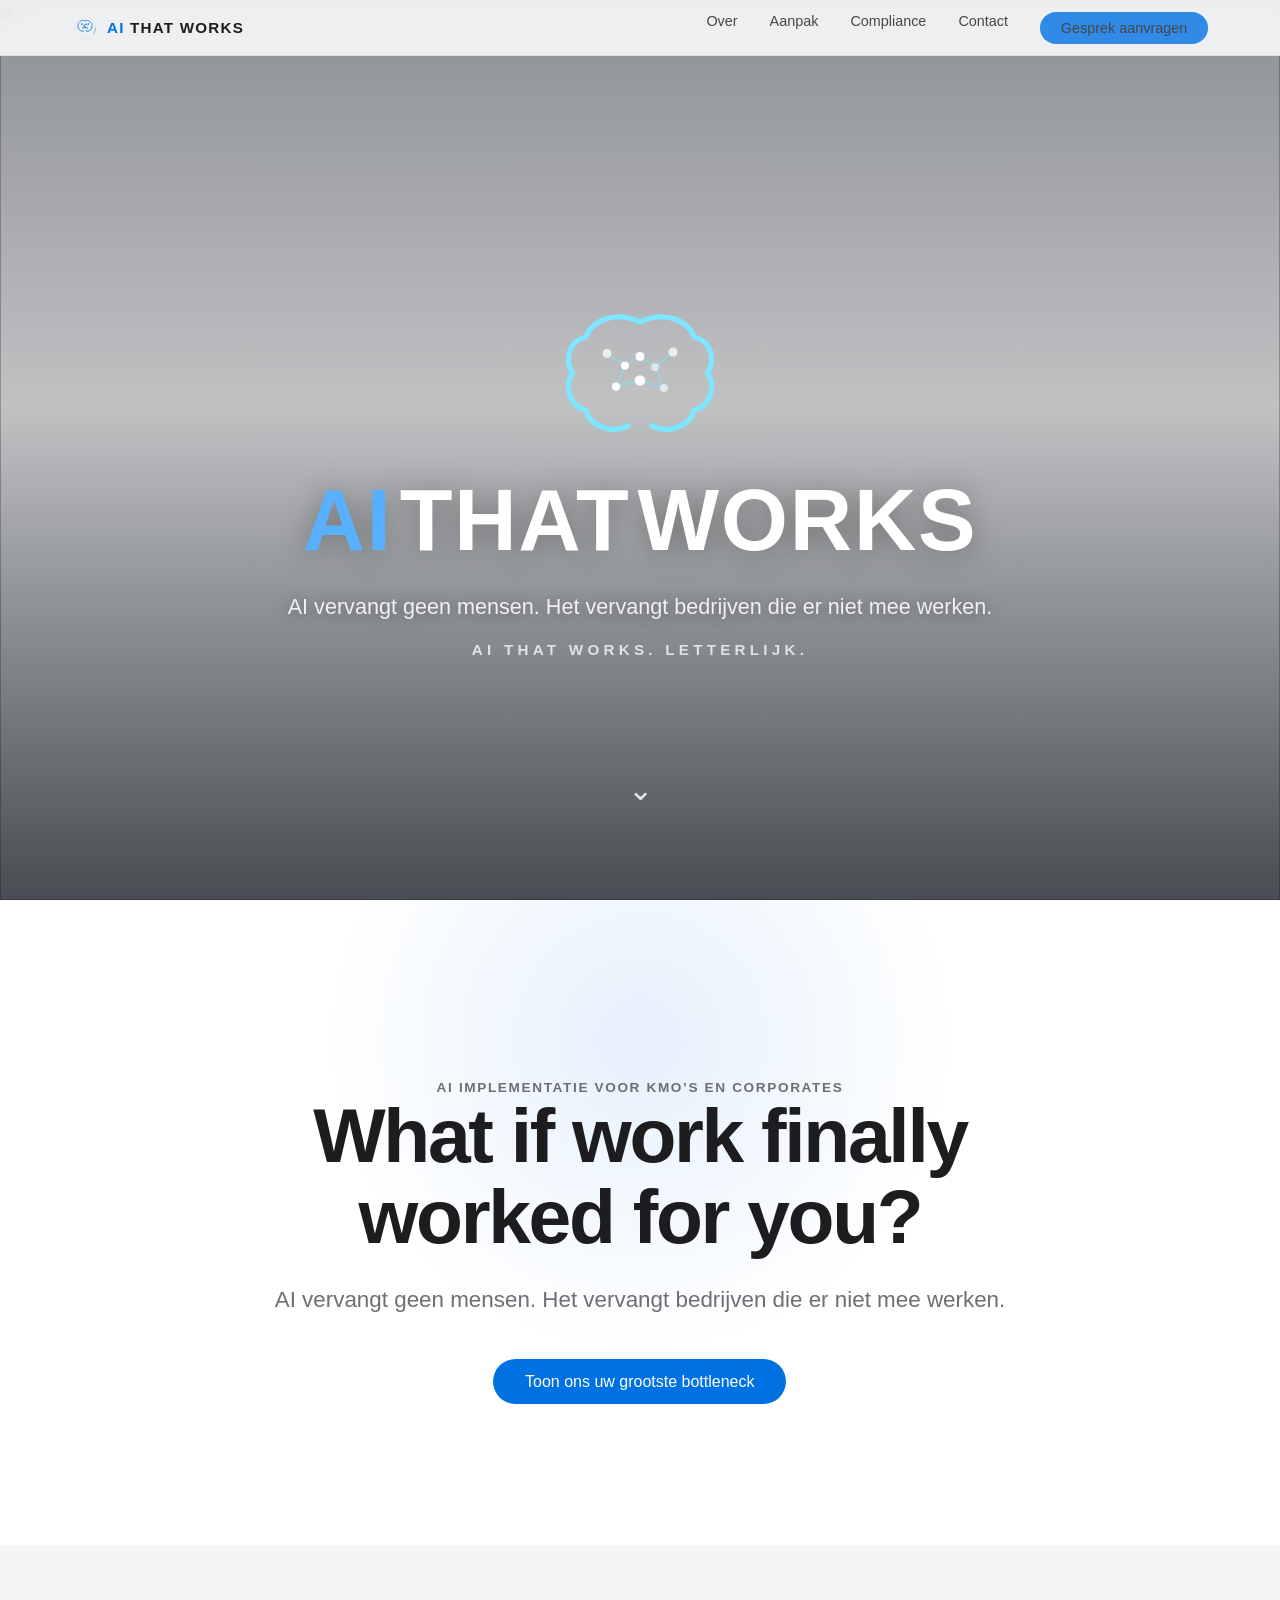
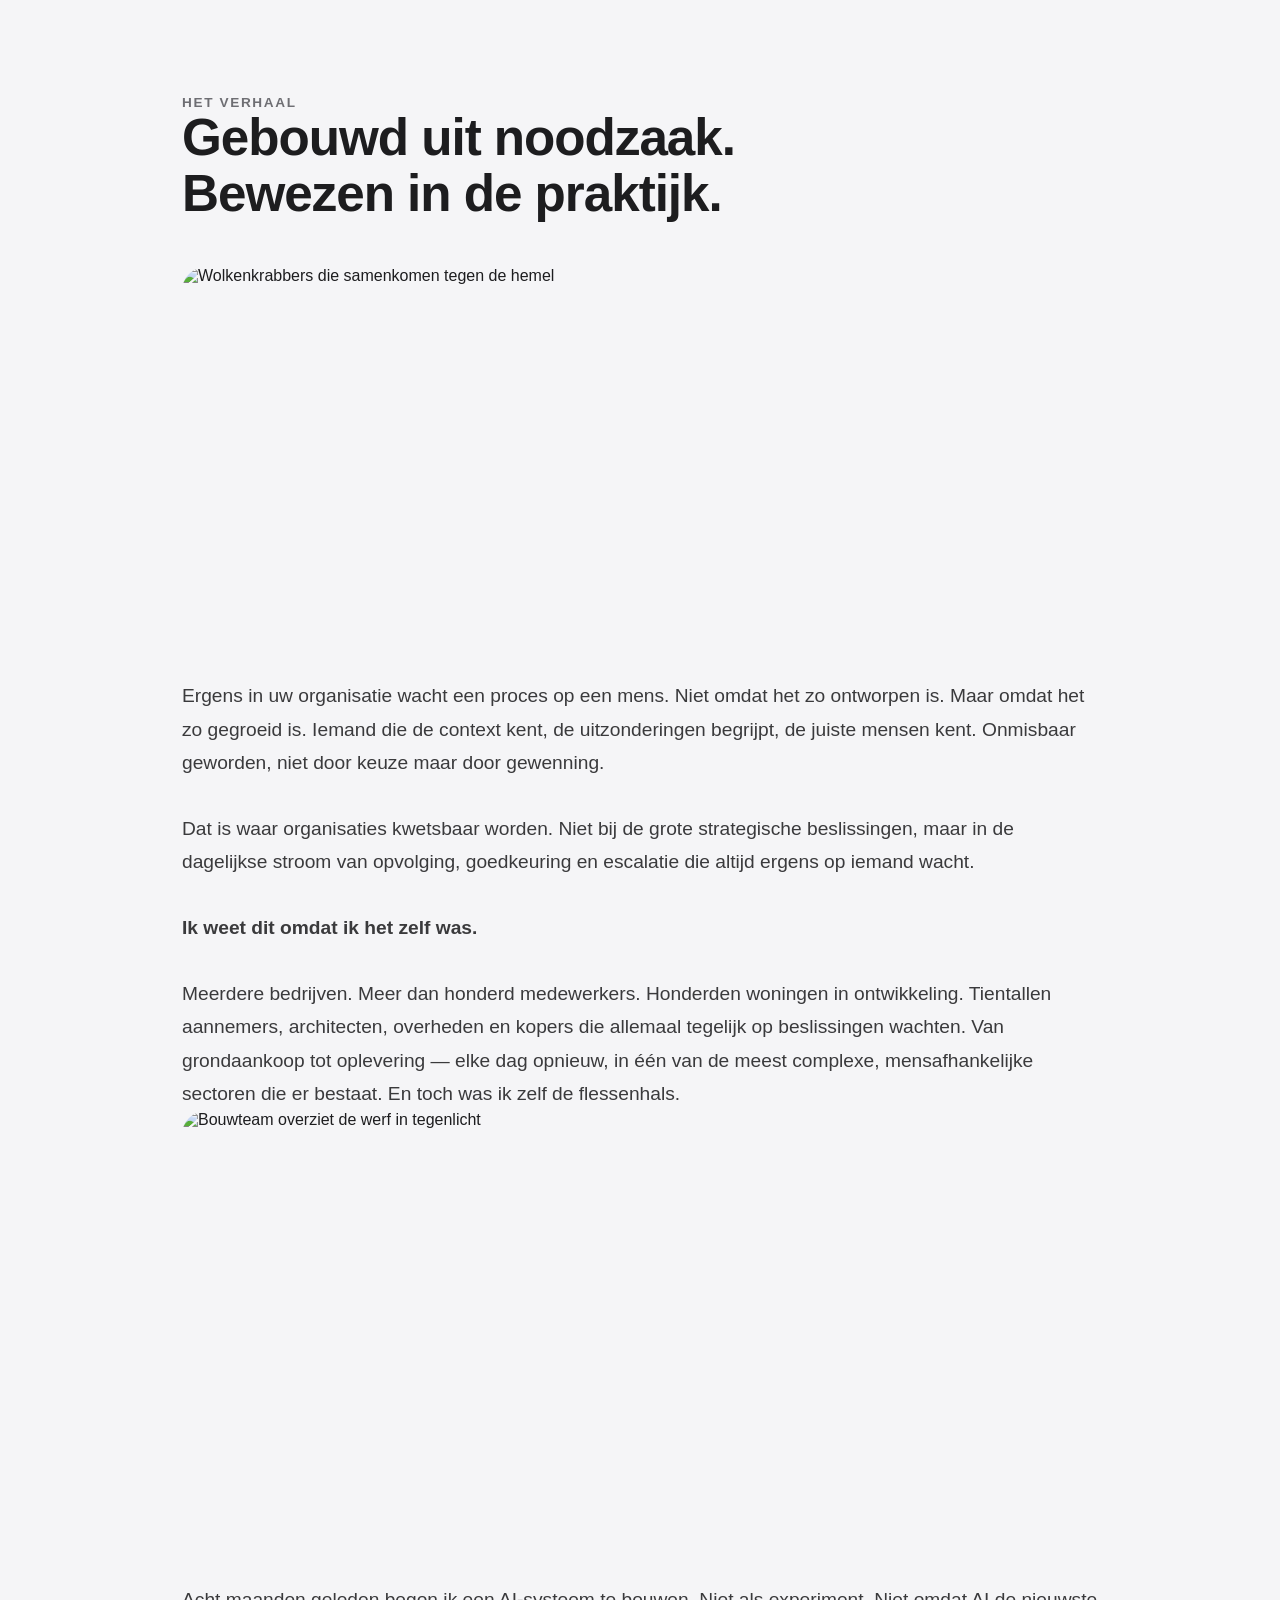
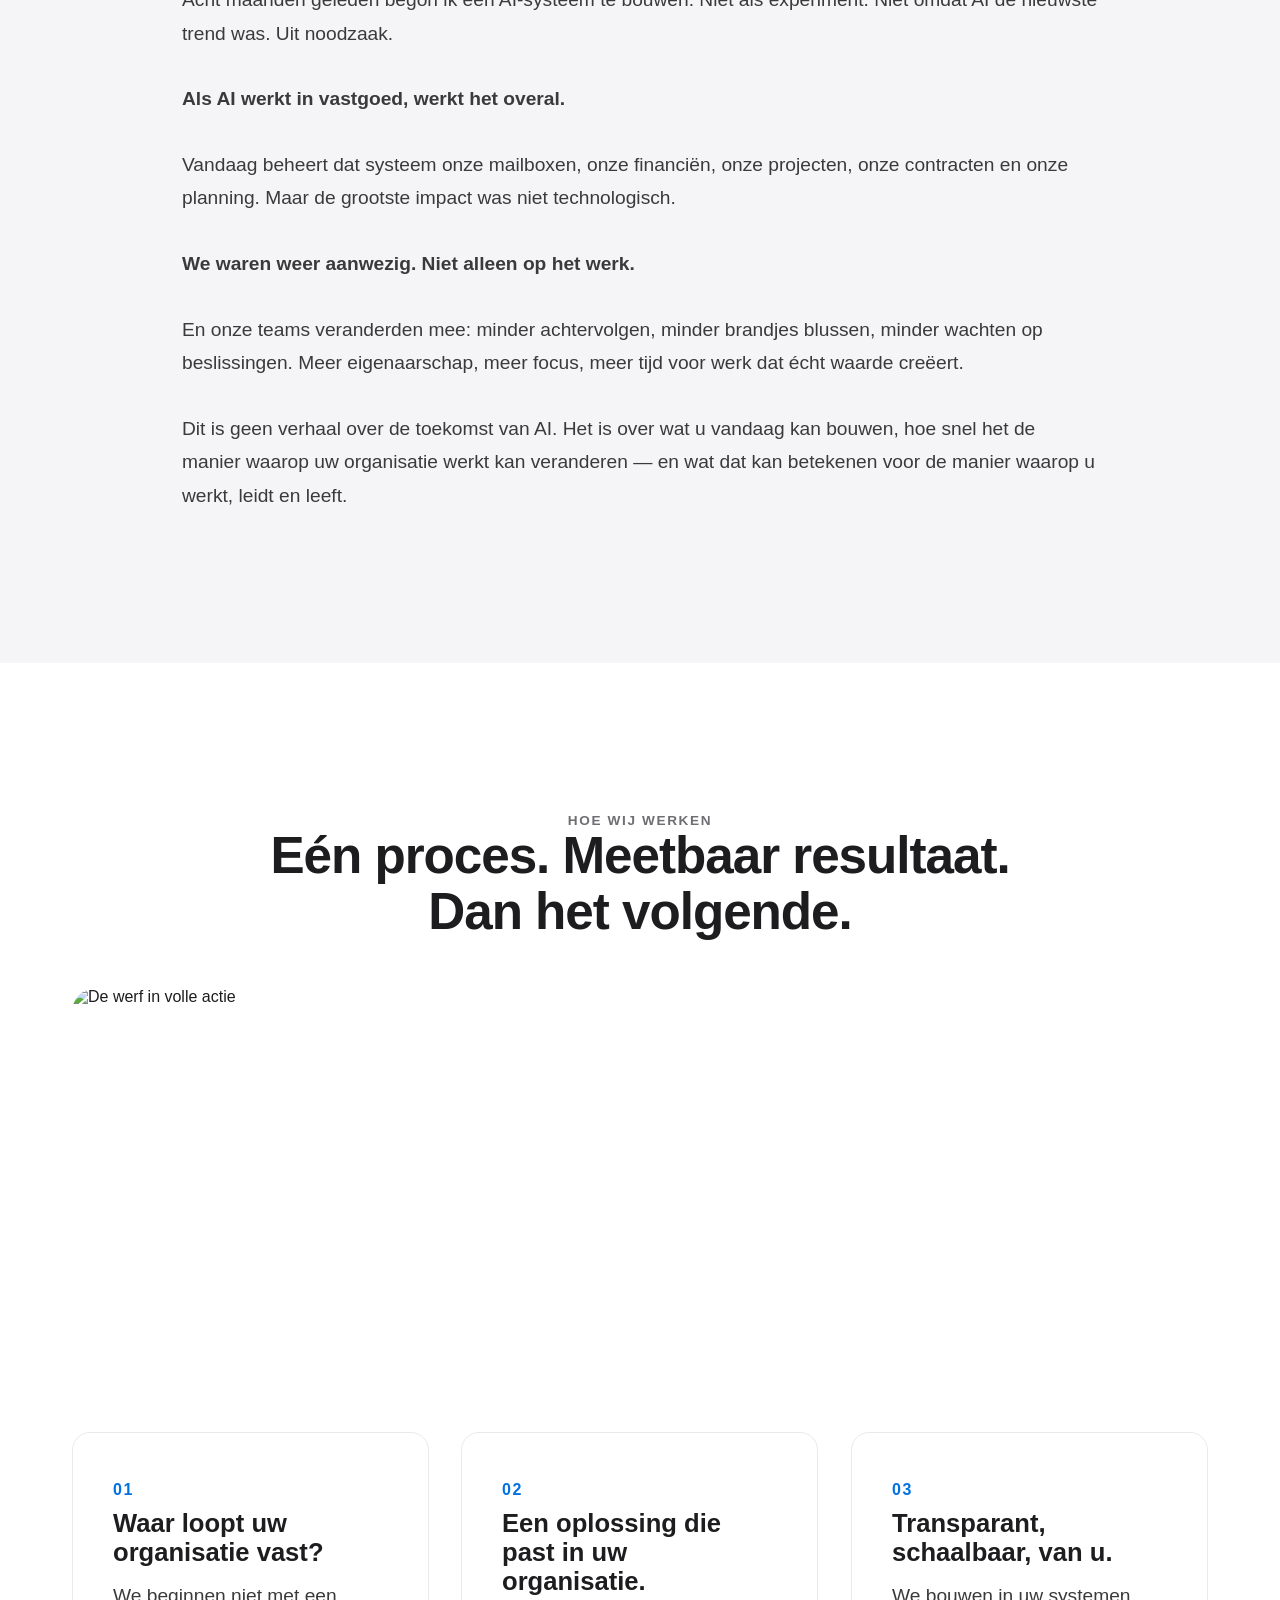
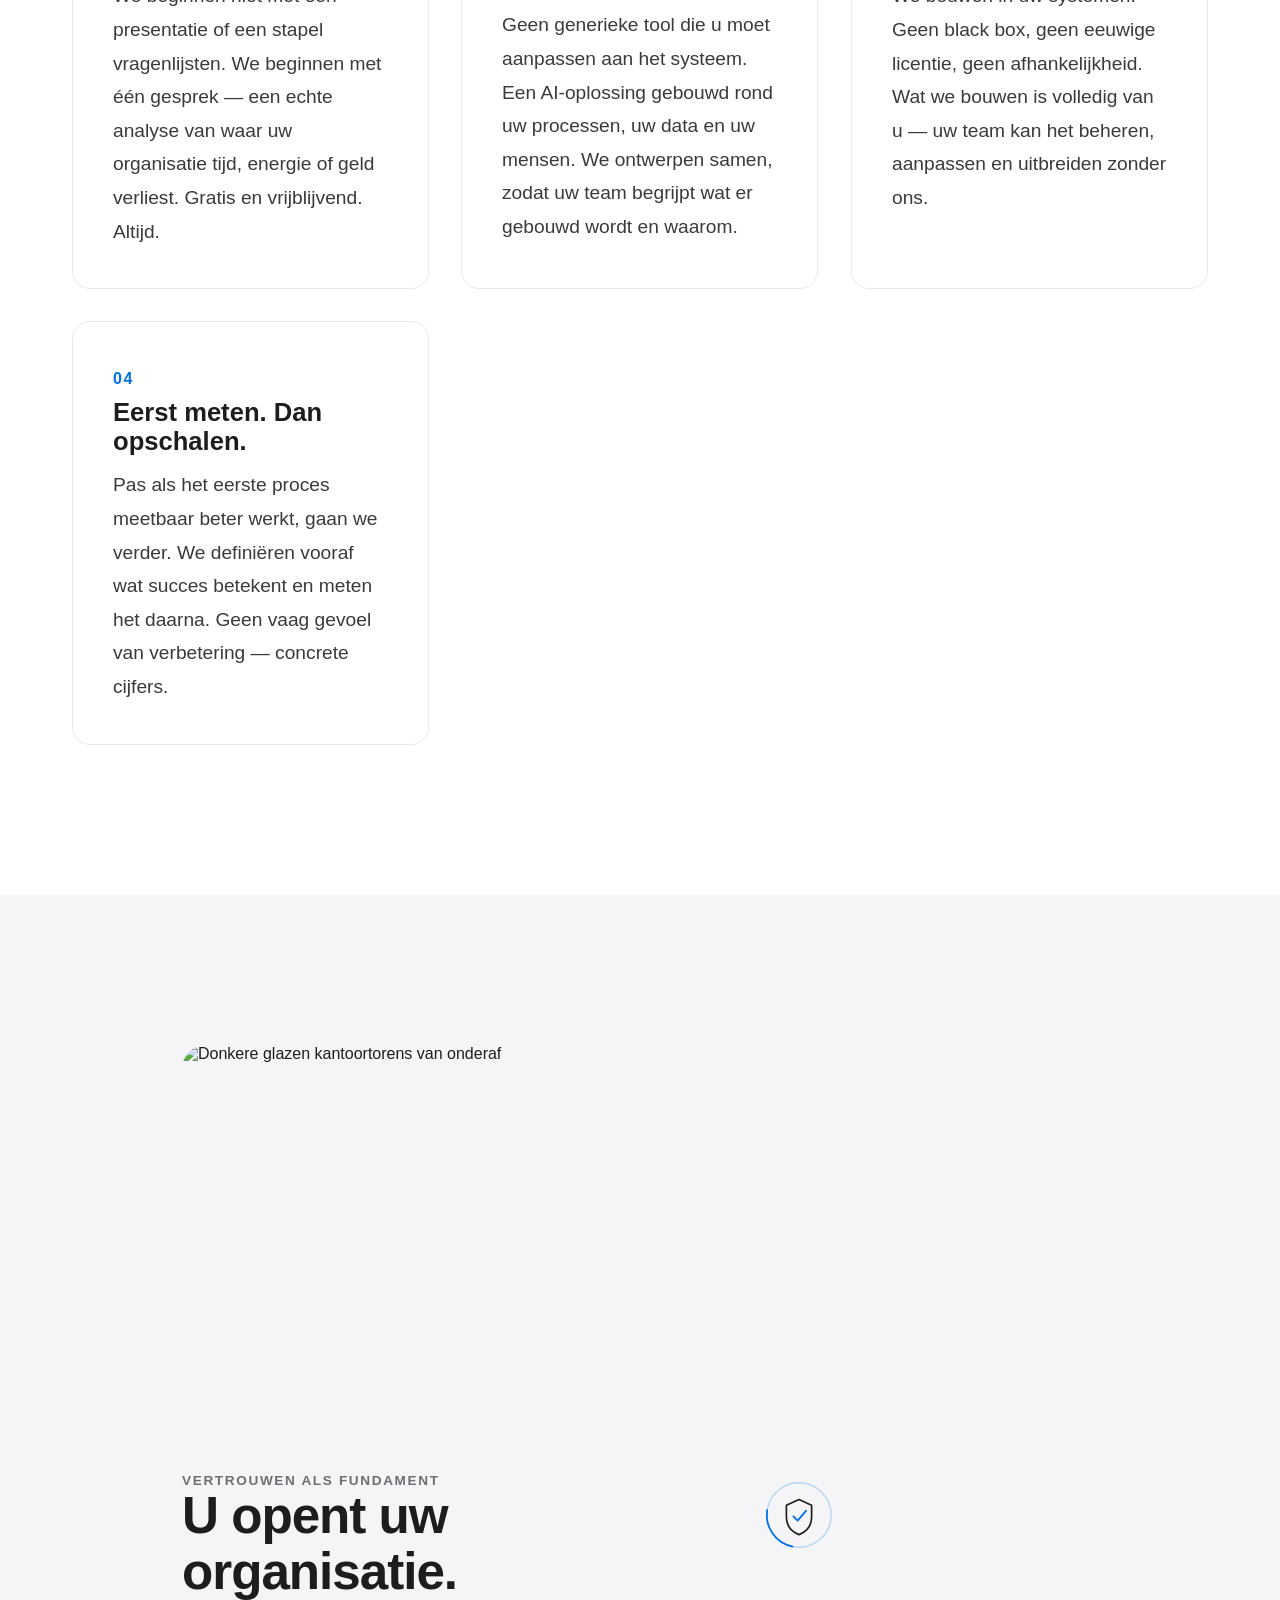
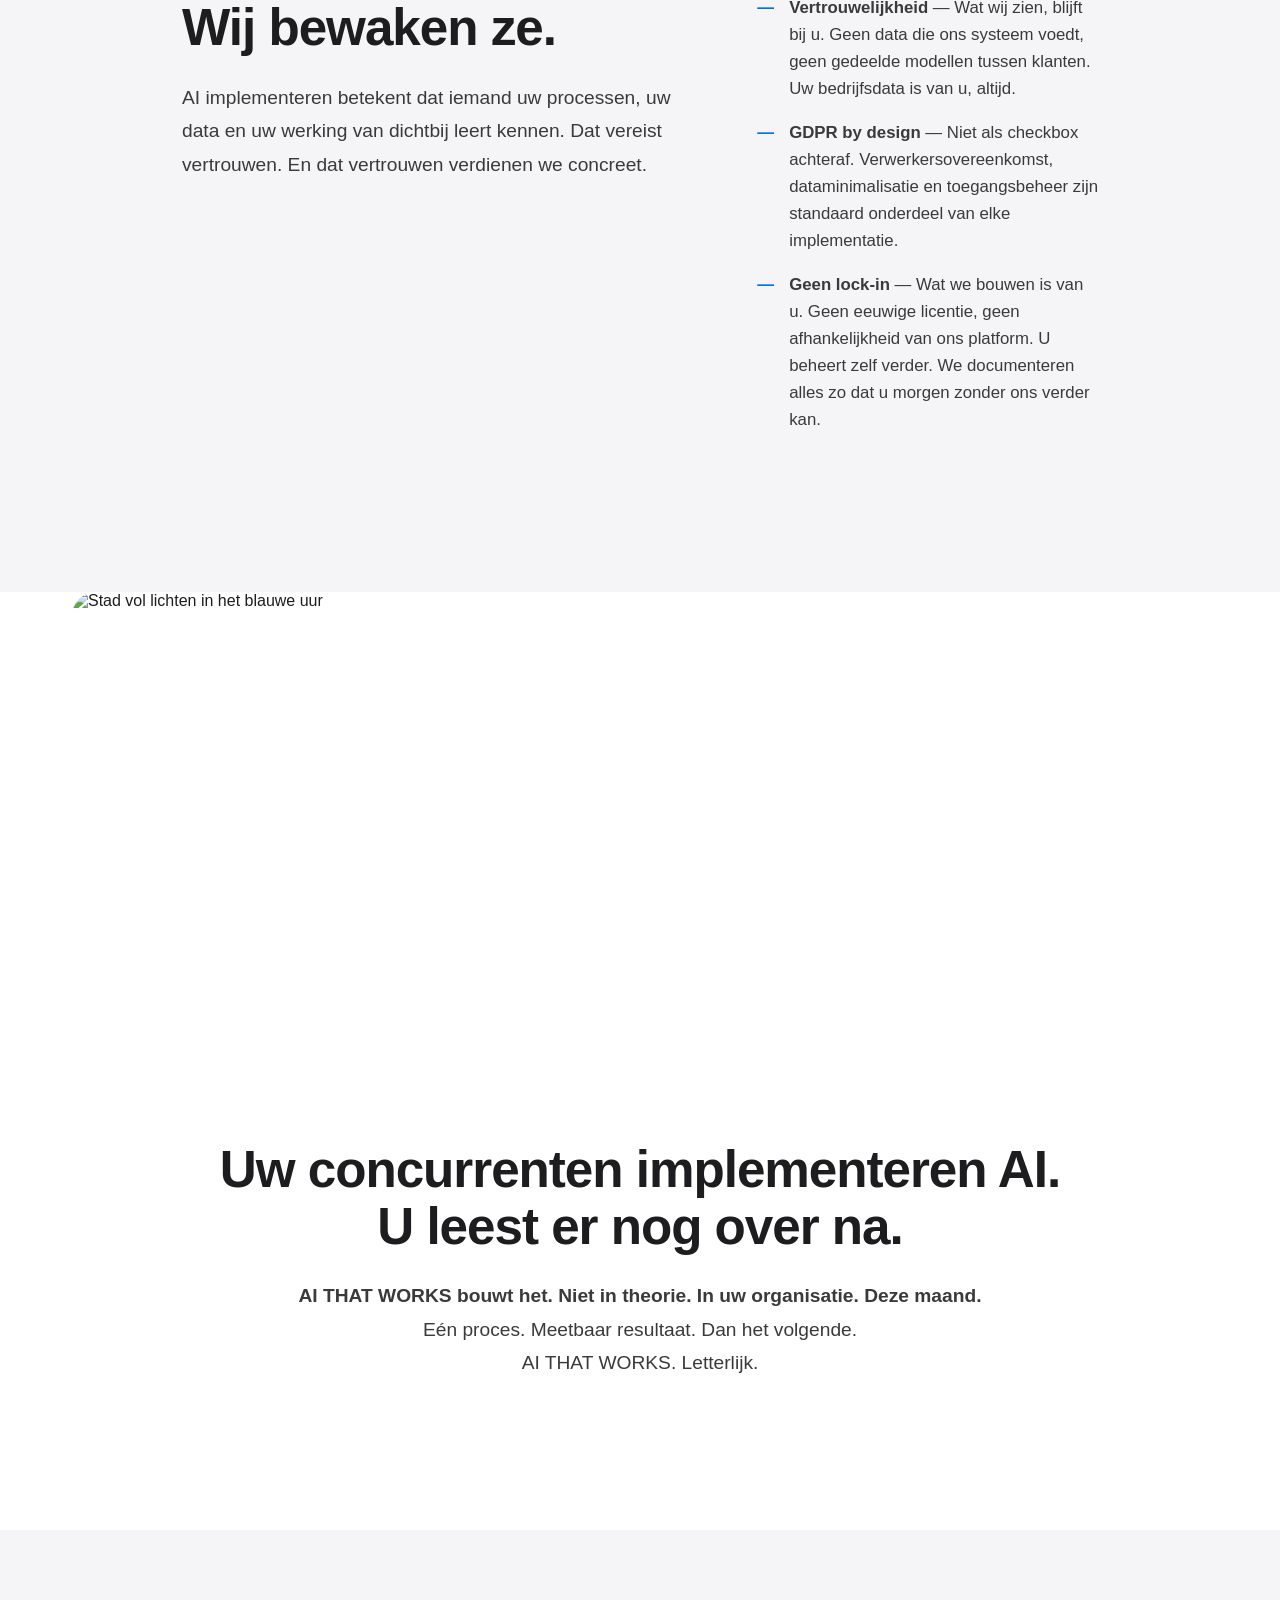
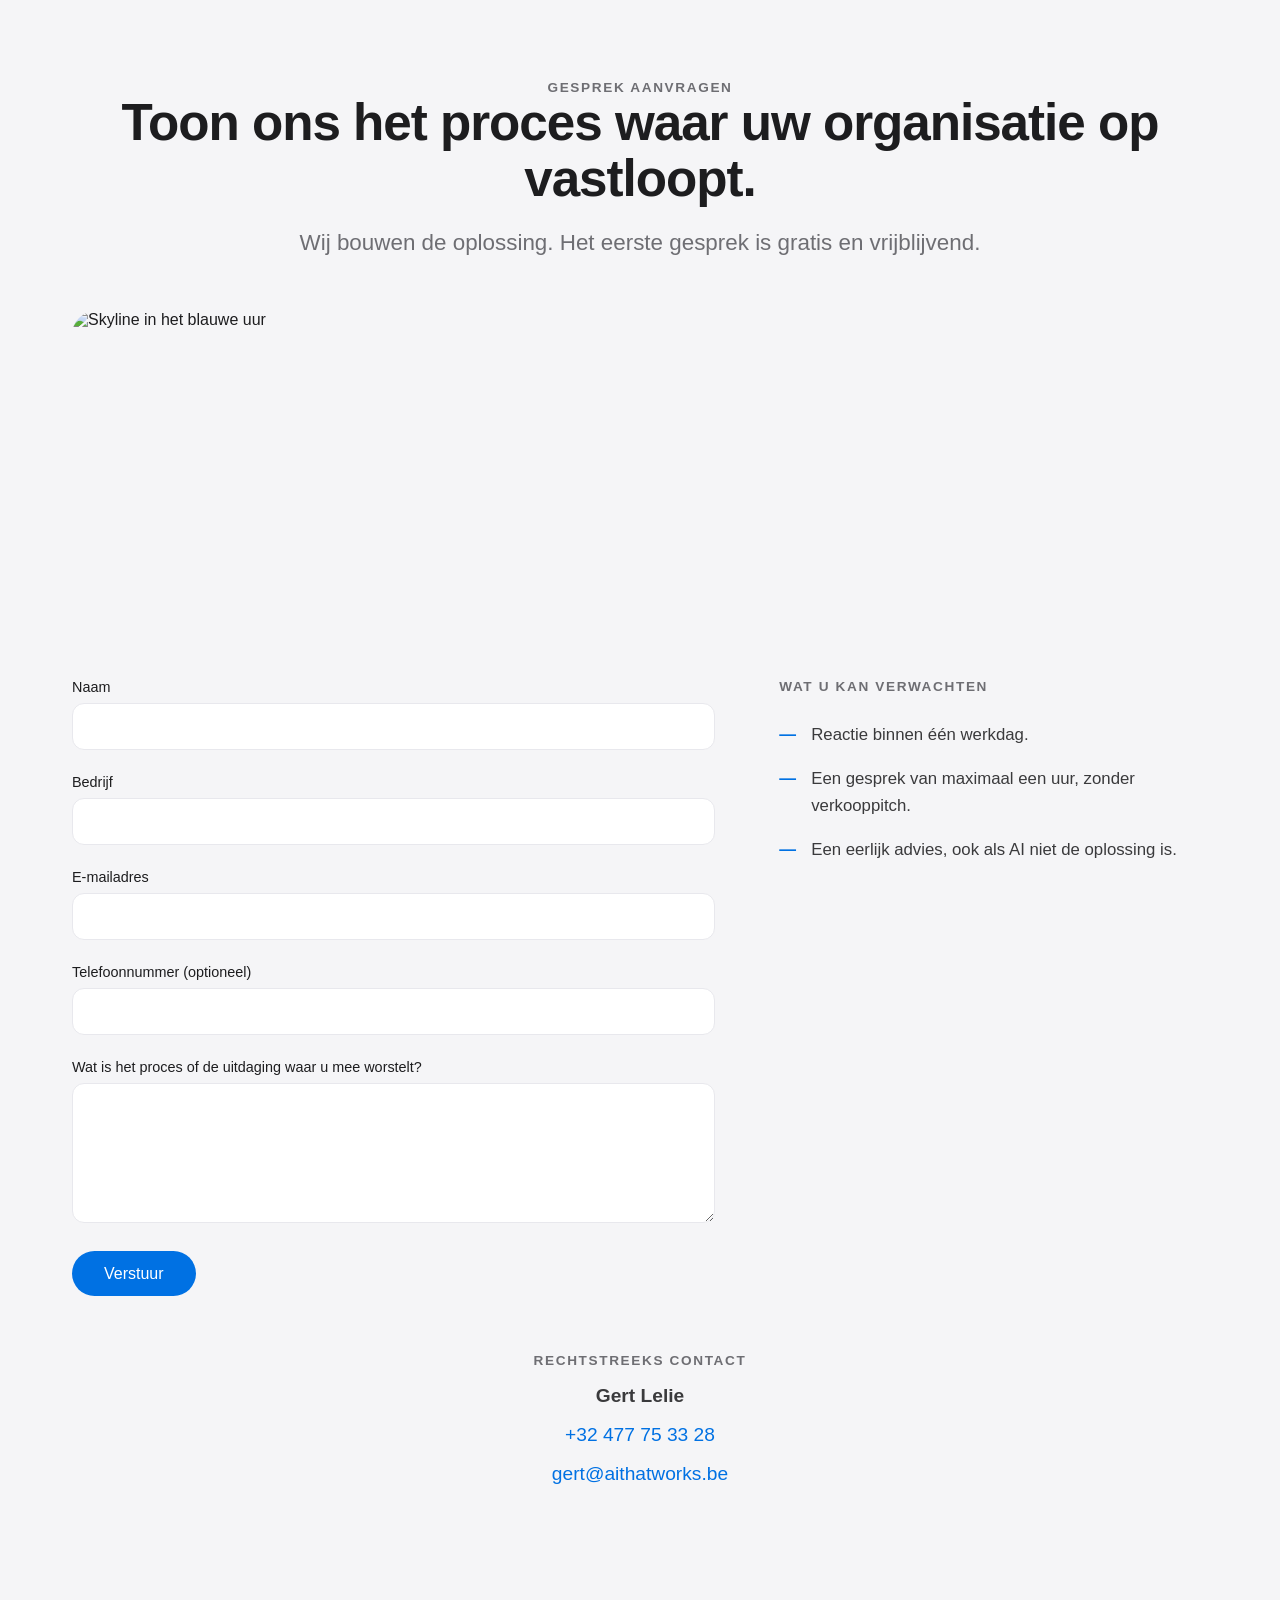
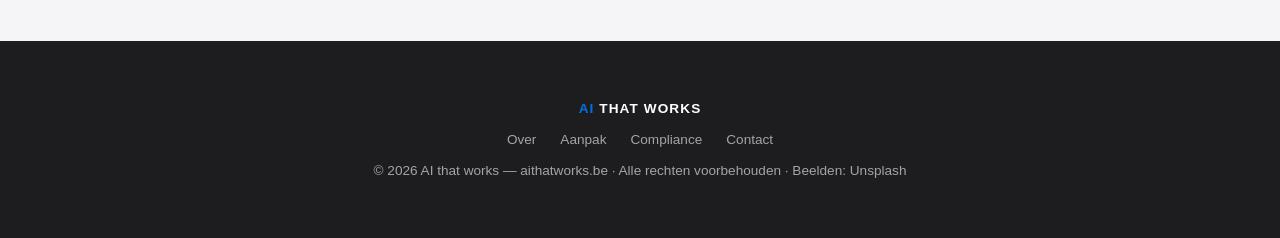
==== index.html @ e256ce2a "accentblauw AI in nav- en footerlogo" ====
<!DOCTYPE html>
<html lang="nl">
<head>
<meta charset="utf-8">
<meta name="viewport" content="width=device-width, initial-scale=1">
<title>AI that works — AI implementatie voor kmo&#8217;s en corporates</title>
<link rel="icon" type="image/png" sizes="32x32" href="favicon-32.png">
<link rel="apple-touch-icon" href="apple-touch-icon.png">

<meta name="description" content="AI vervangt geen mensen. Het vervangt bedrijven die er niet mee werken. Gebouwd door ondernemers, voor ondernemers.">
<style>
/* AI WORKS — style.css v1.1 (basis van JARVIS, gerepareerd + aangevuld) */
*, *::before, *::after { box-sizing: border-box; margin: 0; padding: 0; }
html { scroll-behavior: smooth; }
body {
  background: #ffffff;
  color: #1d1d1f;
  font-family: -apple-system, BlinkMacSystemFont, "SF Pro Display", "Helvetica Neue", Arial, sans-serif;
  -webkit-font-smoothing: antialiased;
  overflow-x: hidden;
}
:root {
  --white: #ffffff;
  --off-white: #f5f5f7;
  --black: #1d1d1f;
  --gray: #6e6e73;
  --light-gray: #e8e8ed;
  --accent: #0071e3;
}
h1 { font-size: clamp(2.8rem, 6vw, 5.5rem); font-weight: 700; letter-spacing: -0.03em; line-height: 1.05; }
h2 { font-size: clamp(2rem, 4vw, 3.5rem); font-weight: 600; letter-spacing: -0.02em; line-height: 1.1; }
h3 { font-size: clamp(1.2rem, 2vw, 1.6rem); font-weight: 600; }
p { font-size: clamp(1rem, 1.5vw, 1.2rem); line-height: 1.75; color: #3a3a3c; }
.tagline { font-size: clamp(1.1rem,2vw,1.4rem); color: var(--gray); }
.eyebrow { font-size: .85rem; font-weight: 600; letter-spacing: .12em; text-transform: uppercase; color: var(--gray); }
.container { max-width: 980px; margin: 0 auto; padding: 0 2rem; }
.container--wide{ max-width: 1200px; margin: 0 auto; padding: 0 2rem; }
section { padding: 150px 0; }
section.hero { padding: 180px 0 140px; text-align: center; }
section.alt { background: var(--off-white); }
nav {
  position: fixed; top: 0; left: 0; right: 0; z-index: 100;
  height: 56px; display: flex; align-items: center;
  background: rgba(255,255,255,.85);
  -webkit-backdrop-filter: saturate(180%) blur(20px);
  backdrop-filter: saturate(180%) blur(20px);
  border-bottom: 1px solid rgba(0,0,0,.08);
}
.nav-inner { display:flex; justify-content:space-between; align-items:center; width:100%; max-width:1200px; margin:0 auto; padding:0 2rem; }
.nav-logo { font-size:.95rem; font-weight:700; letter-spacing:.08em; text-transform:uppercase; color:var(--black); text-decoration:none; }
.nav-links { display:flex; gap:2rem; list-style:none; }
.nav-links a { font-size:.9rem; color:var(--black); text-decoration:none; opacity:.8; transition:opacity .2s; }
.nav-links a:hover, .nav-links a.active { opacity:1; }
.btn { display:inline-block; padding:.85rem 2rem; border-radius:980px; font-size:1rem; font-weight:500; text-decoration:none; transition:all .25s ease; border:none; cursor:pointer; }
.btn--primary { background:var(--accent); color:#fff; }
.btn--primary:hover { background:#0077ed; transform:scale(1.02); }
.btn--secondary { background:transparent; color:var(--accent); border:1.5px solid var(--accent); }
.btn--secondary:hover { background:var(--accent); color:#fff; transform:scale(1.02); }
.card-grid { display:grid; grid-template-columns:repeat(auto-fit,minmax(280px,1fr)); gap:2rem; margin-top:4rem; }
.card { background:var(--white); border:1px solid var(--light-gray); border-radius:18px; padding:2.5rem; transition:transform .3s ease, box-shadow .3s ease; }
.card:hover { transform:translateY(-6px); box-shadow:0 20px 60px rgba(0,0,0,.08); }
.form-group { margin-bottom:1.5rem; }
.form-group label { display:block; font-size:.9rem; font-weight:500; margin-bottom:.5rem; }
.form-group input, .form-group textarea { width:100%; padding:.85rem 1.2rem; border:1.5px solid var(--light-gray); border-radius:12px; font-size:1rem; font-family:inherit; outline:none; transition:border-color .2s; }
.form-group input:focus, .form-group textarea:focus { border-color:var(--accent); }
.form-group textarea { min-height:140px; resize:vertical; }
footer { background:var(--black); color:rgba(255,255,255,.6); padding:60px 0; text-align:center; font-size:.85rem; }
footer a { color:rgba(255,255,255,.6); text-decoration:none; }
footer a:hover { color:#fff; }
/* MOVEMENT */
.fade-up { opacity:0; transform:translateY(40px); transition:opacity .7s ease, transform .7s ease; }
.fade-in { opacity:0; transition:opacity .8s ease; }
.slide-left { opacity:0; transform:translateX(-40px); transition:opacity .7s ease, transform .7s ease; }
.slide-right { opacity:0; transform:translateX(40px); transition:opacity .7s ease, transform .7s ease; }
.fade-up.visible, .fade-in.visible, .slide-left.visible, .slide-right.visible { opacity:1; transform:none; }
.stagger > * { opacity:0; transform:translateY(30px); transition:opacity .6s ease, transform .6s ease; }
.stagger > *:nth-child(1){ transition-delay:0s; }
.stagger > *:nth-child(2){ transition-delay:.1s; }
.stagger > *:nth-child(3){ transition-delay:.2s; }
.stagger > *:nth-child(4){ transition-delay:.3s; }
.stagger > *:nth-child(5){ transition-delay:.4s; }
.stagger.visible > * { opacity:1; transform:none; }
/* reduced motion: animaties respecteren de systeeminstelling */
@media (prefers-reduced-motion: reduce){
  .fade-up,.fade-in,.slide-left,.slide-right,.stagger > * { opacity:1; transform:none; transition:none; }
}
@media(max-width:768px){
  section { padding:115px 0; }
  section.hero { padding:120px 0 80px; }
  .nav-links { display:none; }
  .card-grid { grid-template-columns:1fr; }
}

/* ---- aanvullingen v1.1: stappen, split-layout, checklist, kleine hero ---- */
section.hero--sub { padding: 150px 0 90px; text-align: center; }
.step { display:flex; gap:2.5rem; align-items:flex-start; padding:3.5rem 0; border-bottom:1px solid var(--light-gray); }
.step:last-of-type { border-bottom:none; }
.step-num { font-size:1rem; font-weight:700; color:var(--accent); letter-spacing:.1em; flex:none; padding-top:.5rem; }
.step h2 { font-size: clamp(1.5rem, 2.6vw, 2.2rem); margin-bottom:.8rem; }
.split { display:grid; grid-template-columns:1.2fr .8fr; gap:4rem; align-items:start; }
.checklist { list-style:none; margin-top:1.5rem; }
.checklist li { position:relative; padding:.55rem 0 .55rem 2rem; font-size:1.05rem; line-height:1.6; color:#3a3a3c; }
.checklist li::before { content:"—"; position:absolute; left:0; color:var(--accent); font-weight:700; }
.herocta { margin-top:2.5rem; display:flex; gap:1rem; justify-content:center; flex-wrap:wrap; }
.sectcta { margin-top:2.5rem; }
.center { text-align:center; }
.mt-2 { margin-top:2rem; }
.footer-links { display:flex; gap:1.5rem; justify-content:center; margin:1rem 0; list-style:none; }
@media(max-width:768px){
  .split { grid-template-columns:1fr; gap:2.5rem; }
  .step { flex-direction:column; gap:.8rem; padding:2.5rem 0; }
}

/* ---- v1.2: maximale beweging, minimal gehouden ---- */
.hero .eyebrow, .hero h1, .hero .tagline, .hero .herocta {
  opacity:0; transform:translateY(26px);
  animation:heroIn .9s cubic-bezier(.16,1,.3,1) forwards; }
.hero .eyebrow { animation-delay:.05s; }
.hero h1      { animation-delay:.18s; }
.hero .tagline{ animation-delay:.34s; }
.hero .herocta{ animation-delay:.5s; }
@keyframes heroIn { to { opacity:1; transform:none; } }
.hero { position:relative; overflow:hidden; }
.hero::before { content:""; position:absolute; left:50%; top:-220px; width:720px; height:720px;
  transform:translateX(-50%); border-radius:50%; pointer-events:none;
  background:radial-gradient(circle, rgba(0,113,227,.10), rgba(0,113,227,0) 62%);
  animation:heroGlow 9s ease-in-out infinite alternate; }
@keyframes heroGlow { from { transform:translateX(-56%) scale(1); } to { transform:translateX(-44%) scale(1.15); } }
.hero > .container { position:relative; }
nav { transition:height .3s ease, box-shadow .3s ease; }
nav.scrolled { height:48px; box-shadow:0 6px 24px rgba(0,0,0,.06); }
.card, .btn { will-change:transform; }
@media (prefers-reduced-motion: reduce){
  .hero .eyebrow,.hero h1,.hero .tagline,.hero .herocta { animation:none; opacity:1; transform:none; }
  .hero::before { animation:none; }
}

/* onepager: ankernavigatie met vaste balk-compensatie */
section[id] { scroll-margin-top: 72px; }

</style>
</head>
<body>
<nav><div class="nav-inner">
  <a class="nav-logo" href="#top" style="display:flex;align-items:center;gap:9px"><img src="logo-licht.svg" alt="" style="width:26px;height:26px"><span><span style="color:var(--accent)">AI</span> that works</span></a>
  <ul class="nav-links">
    <li><a href="#over">Over</a></li>
    <li><a href="#aanpak">Aanpak</a></li>
    <li><a href="#compliance">Compliance</a></li>
    <li><a href="#contact">Contact</a></li>
    <li><a class="btn btn--primary" style="padding:.5rem 1.3rem;font-size:.9rem" href="#contact">Gesprek aanvragen</a></li>
  </ul>
</div></nav>


<section id="merk" style="position:relative;min-height:100vh;display:flex;align-items:center;justify-content:center;overflow:hidden;padding:56px 0 0">
  <img src="https://images.unsplash.com/photo-1451187580459-43490279c0fa?w=2400&q=80&fm=jpg&fit=crop" alt=""
    style="position:absolute;inset:0;width:100%;height:100%;object-fit:cover">
  <div style="position:absolute;inset:0;background:linear-gradient(180deg,rgba(2,8,16,.45) 0%,rgba(2,8,16,.25) 45%,rgba(2,8,16,.72) 100%)"></div>
  <div style="position:relative;text-align:center;padding:2rem;max-width:960px">
    <svg viewBox="0 0 240 200" style="width:clamp(120px,18vw,180px);height:auto;margin-bottom:1.6rem" aria-hidden="true">
      <g fill="none" stroke="#7fe6ff" stroke-width="7" stroke-linecap="round">
        <path d="M120 32 C 92 18, 58 26, 48 52 C 26 56, 18 82, 30 100 C 18 118, 26 144, 48 150 C 54 172, 84 182, 104 170"/>
        <path d="M120 32 C 148 18, 182 26, 192 52 C 214 56, 222 82, 210 100 C 222 118, 214 144, 192 150 C 186 172, 156 182, 136 170"/>
      </g>
      <g stroke="#7fe6ff" stroke-opacity=".5" stroke-width="2.6" fill="none">
        <path d="M76 74 L 100 90 L 88 118"/><path d="M100 90 L 120 78 L 140 92"/>
        <path d="M164 72 L 140 92 L 152 120"/><path d="M88 118 L 120 110 L 152 120"/>
      </g>
      <g fill="#ffffff">
        <circle cx="76" cy="74" r="6"><animate attributeName="opacity" values="1;.4;1" dur="3.2s" repeatCount="indefinite"/></circle>
        <circle cx="100" cy="90" r="5.5"><animate attributeName="opacity" values="1;.4;1" dur="4s" repeatCount="indefinite" begin=".6s"/></circle>
        <circle cx="120" cy="78" r="6"><animate attributeName="opacity" values="1;.4;1" dur="2.8s" repeatCount="indefinite" begin="1.1s"/></circle>
        <circle cx="140" cy="92" r="5.5"><animate attributeName="opacity" values="1;.4;1" dur="3.6s" repeatCount="indefinite" begin=".3s"/></circle>
        <circle cx="164" cy="72" r="6"><animate attributeName="opacity" values="1;.4;1" dur="4.4s" repeatCount="indefinite" begin="1.6s"/></circle>
        <circle cx="88" cy="118" r="5.5"><animate attributeName="opacity" values="1;.4;1" dur="3s" repeatCount="indefinite" begin=".9s"/></circle>
        <circle cx="120" cy="110" r="7"><animate attributeName="opacity" values="1;.35;1" dur="2.6s" repeatCount="indefinite"/></circle>
        <circle cx="152" cy="120" r="5.5"><animate attributeName="opacity" values="1;.4;1" dur="3.8s" repeatCount="indefinite" begin="1.3s"/></circle>
      </g>
    </svg>
    <div style="font-size:clamp(2.3rem,7.4vw,5.4rem);font-weight:800;letter-spacing:.02em;line-height:1;color:#ffffff;text-shadow:0 2px 30px rgba(0,0,0,.35)"><span style="color:#58b0ff">AI</span>&#8202;THAT&#8202;WORKS</div>
    <p style="margin-top:1.5rem;font-size:clamp(1.05rem,2vw,1.35rem);color:rgba(255,255,255,.88);text-shadow:0 1px 16px rgba(0,0,0,.4)">AI vervangt geen mensen. Het vervangt bedrijven die er niet mee werken.</p>
    <div style="margin-top:1rem;font-size:.95rem;font-weight:600;letter-spacing:.28em;color:rgba(255,255,255,.75)">AI&nbsp;THAT&nbsp;WORKS.&nbsp;LETTERLIJK.</div>
    <a href="#top" style="position:absolute;left:50%;transform:translateX(-50%);bottom:-13vh;color:#ffffff;font-size:30px;text-decoration:none;opacity:.85">&#8964;</a>
  </div>
</section>

<section class="hero" id="top">
  <div class="container">
    <div class="eyebrow">AI implementatie voor kmo&#8217;s en corporates</div>
    <h1>What if work finally worked for&nbsp;you?</h1>
    <p class="tagline" style="margin-top:1.5rem">AI vervangt geen mensen. Het vervangt bedrijven die er niet mee werken.</p>
    <div class="herocta">
      <a class="btn btn--primary" href="#contact">Toon ons uw grootste bottleneck</a>
    </div>
  </div>
</section>



<section class="alt" id="over">
  <div class="container">
    <div class="eyebrow fade-up">Het verhaal</div>
    <h2 class="fade-up">Gebouwd uit noodzaak.<br>Bewezen in de praktijk.</h2>
    <img class="fade-up" loading="lazy" src="https://images.unsplash.com/photo-1462899006636-339e08d1844e?w=1800&q=75&fm=jpg&fit=crop" alt="Wolkenkrabbers die samenkomen tegen de hemel" style="width:100%;height:clamp(200px,32vw,380px);object-fit:cover;border-radius:24px;display:block;margin:2.8rem 0 0">
    <p class="fade-up mt-2" style="margin-top:2rem">Ergens in uw organisatie wacht een proces op een mens. Niet omdat het zo ontworpen is. Maar omdat het zo gegroeid is. Iemand die de context kent, de uitzonderingen begrijpt, de juiste mensen kent. Onmisbaar geworden, niet door keuze maar door gewenning.</p>
    <p class="fade-up mt-2">Dat is waar organisaties kwetsbaar worden. Niet bij de grote strategische beslissingen, maar in de dagelijkse stroom van opvolging, goedkeuring en escalatie die altijd ergens op iemand wacht.</p>
    <p class="fade-up mt-2"><b>Ik weet dit omdat ik het zelf was.</b></p>
    <p class="fade-up mt-2">Meerdere bedrijven. Meer dan honderd medewerkers. Honderden woningen in ontwikkeling. Tientallen aannemers, architecten, overheden en kopers die allemaal tegelijk op beslissingen wachten. Van grondaankoop tot oplevering &mdash; elke dag opnieuw, in &eacute;&eacute;n van de meest complexe, mensafhankelijke sectoren die er bestaat. En toch was ik zelf de flessenhals.</p>
    <img class="fade-up" style="width:100%;height:clamp(220px,38vw,440px);object-fit:cover;border-radius:24px;display:block" loading="lazy" src="https://images.unsplash.com/photo-1541888946425-d81bb19240f5?w=1800&q=75&fm=jpg&fit=crop" alt="Bouwteam overziet de werf in tegenlicht" style="width:100%;height:clamp(220px,38vw,440px);object-fit:cover;border-radius:24px;display:block;margin:2.5rem 0">
    <p class="fade-up mt-2">Acht maanden geleden begon ik een AI-systeem te bouwen. Niet als experiment. Niet omdat AI de nieuwste trend was. Uit noodzaak.</p>
    <p class="fade-up mt-2"><b>Als AI werkt in vastgoed, werkt het overal.</b></p>
    <p class="fade-up mt-2">Vandaag beheert dat systeem onze mailboxen, onze financi&euml;n, onze projecten, onze contracten en onze planning. Maar de grootste impact was niet technologisch.</p>
    <p class="fade-up mt-2"><b>We waren weer aanwezig. Niet alleen op het werk.</b></p>
    <p class="fade-up mt-2">En onze teams veranderden mee: minder achtervolgen, minder brandjes blussen, minder wachten op beslissingen. Meer eigenaarschap, meer focus, meer tijd voor werk dat &eacute;cht waarde cre&euml;ert.</p>
    <p class="fade-up mt-2">Dit is geen verhaal over de toekomst van AI. Het is over wat u vandaag kan bouwen, hoe snel het de manier waarop uw organisatie werkt kan veranderen &mdash; en wat dat kan betekenen voor de manier waarop u werkt, leidt en leeft.</p>
  </div>
</section>

<section id="aanpak">
  <div class="container--wide">
    <div class="center">
      <div class="eyebrow fade-up">Hoe wij werken</div>
      <h2 class="fade-up">E&eacute;n proces. Meetbaar resultaat.<br>Dan het volgende.</h2>
    </div>
    <img class="fade-up" loading="lazy" src="https://images.unsplash.com/photo-1504307651254-35680f356dfd?w=1800&q=75&fm=jpg&fit=crop" alt="De werf in volle actie" style="width:100%;height:clamp(200px,32vw,380px);object-fit:cover;border-radius:24px;display:block;margin:3rem 0 0">
    <div class="card-grid stagger">
      <div class="card">
        <div class="step-num">01</div>
        <h3 style="margin-top:.6rem">Waar loopt uw organisatie vast?</h3>
        <p style="margin-top:.8rem">We beginnen niet met een presentatie of een stapel vragenlijsten. We beginnen met &eacute;&eacute;n gesprek &mdash; een echte analyse van waar uw organisatie tijd, energie of geld verliest. Gratis en vrijblijvend. Altijd.</p>
      </div>
      <div class="card">
        <div class="step-num">02</div>
        <h3 style="margin-top:.6rem">Een oplossing die past in uw organisatie.</h3>
        <p style="margin-top:.8rem">Geen generieke tool die u moet aanpassen aan het systeem. Een AI-oplossing gebouwd rond uw processen, uw data en uw mensen. We ontwerpen samen, zodat uw team begrijpt wat er gebouwd wordt en waarom.</p>
      </div>
      <div class="card">
        <div class="step-num">03</div>
        <h3 style="margin-top:.6rem">Transparant, schaalbaar, van u.</h3>
        <p style="margin-top:.8rem">We bouwen in uw systemen. Geen black box, geen eeuwige licentie, geen afhankelijkheid. Wat we bouwen is volledig van u &mdash; uw team kan het beheren, aanpassen en uitbreiden zonder ons.</p>
      </div>
      <div class="card">
        <div class="step-num">04</div>
        <h3 style="margin-top:.6rem">Eerst meten. Dan opschalen.</h3>
        <p style="margin-top:.8rem">Pas als het eerste proces meetbaar beter werkt, gaan we verder. We defini&euml;ren vooraf wat succes betekent en meten het daarna. Geen vaag gevoel van verbetering &mdash; concrete cijfers.</p>
      </div>
    </div>
  </div>
</section>

<section class="alt" id="compliance">
  <div class="container">
    <img class="fade-up" loading="lazy" src="https://images.unsplash.com/photo-1486406146926-c627a92ad1ab?w=1800&q=75&fm=jpg&fit=crop" alt="Donkere glazen kantoortorens van onderaf" style="width:100%;height:clamp(200px,32vw,380px);object-fit:cover;border-radius:24px;display:block;margin:0 0 3rem">
    <div class="split">
      <div class="slide-left">
        <div class="eyebrow">Vertrouwen als fundament</div>
        <h2>U opent uw organisatie.<br>Wij bewaken ze.</h2>
        <p style="margin-top:1.5rem">AI implementeren betekent dat iemand uw processen, uw data en uw werking van dichtbij leert kennen. Dat vereist vertrouwen. En dat vertrouwen verdienen we concreet.</p>
      </div>
      <div class="slide-right">
        <div class="fade-in" style="margin-bottom:1.6rem">
  <svg viewBox="0 0 120 120" width="84" height="84" aria-hidden="true">
    <circle cx="60" cy="60" r="46" fill="none" stroke="#0071e3" stroke-opacity=".25" stroke-width="2"/>
    <circle cx="60" cy="60" r="46" fill="none" stroke="#0071e3" stroke-width="2.5" stroke-linecap="round"
      stroke-dasharray="70 220"><animateTransform attributeName="transform" type="rotate" from="0 60 60" to="360 60 60" dur="9s" repeatCount="indefinite"/></circle>
    <path d="M60 38 L78 46 V62 C78 76 70 84 60 88 C50 84 42 76 42 62 V46 Z" fill="none" stroke="#1d1d1f" stroke-width="2.4" stroke-linejoin="round"/>
    <path d="M52 62 L58 68 L70 54" fill="none" stroke="#0071e3" stroke-width="2.6" stroke-linecap="round" stroke-linejoin="round"/>
  </svg>
</div>
        <ul class="checklist stagger">
          <li><b>Vertrouwelijkheid</b> &mdash; Wat wij zien, blijft bij u. Geen data die ons systeem voedt, geen gedeelde modellen tussen klanten. Uw bedrijfsdata is van u, altijd.</li>
          <li><b>GDPR by design</b> &mdash; Niet als checkbox achteraf. Verwerkersovereenkomst, dataminimalisatie en toegangsbeheer zijn standaard onderdeel van elke implementatie.</li>
          <li><b>Geen lock-in</b> &mdash; Wat we bouwen is van u. Geen eeuwige licentie, geen afhankelijkheid van ons platform. U beheert zelf verder. We documenteren alles zo dat u morgen zonder ons verder kan.</li>
        </ul>
      </div>
    </div>
  </div>
</section>

<section style="padding:0">
  <div class="container--wide">
<img class="fade-up" loading="lazy" src="https://images.unsplash.com/photo-1444723121867-7a241cacace9?w=1800&q=75&fm=jpg&fit=crop" alt="Stad vol lichten in het blauwe uur" style="width:100%;height:clamp(220px,34vw,400px);object-fit:cover;border-radius:24px;display:block">
  </div>
</section>

<section class="center">
  <div class="container fade-in">
    <h2>Uw concurrenten implementeren AI.<br>U leest er nog over na.</h2>
    <p style="margin-top:1.5rem"><b>AI THAT WORKS bouwt het. Niet in theorie. In uw organisatie. Deze maand.</b><br>E&eacute;n proces. Meetbaar resultaat. Dan het volgende.<br>AI THAT WORKS. Letterlijk.</p>
  </div>
</section>

<section class="alt" id="contact">
  <div class="container--wide">
    <div class="center" style="margin-bottom:3rem">
      <div class="eyebrow fade-up">Gesprek aanvragen</div>
      <h2 class="fade-up">Toon ons het proces waar uw organisatie op vastloopt.</h2>
      <p class="tagline fade-up" style="margin-top:1rem">Wij bouwen de oplossing. Het eerste gesprek is gratis en vrijblijvend.</p>
    </div>
    <img class="fade-up" loading="lazy" src="https://images.unsplash.com/photo-1477959858617-67f85cf4f1df?w=1800&q=75&fm=jpg&fit=crop" alt="Skyline in het blauwe uur" style="width:100%;height:clamp(180px,26vw,320px);object-fit:cover;border-radius:24px;display:block;margin:0 0 3rem">
    <div class="split">
      <form id="cform" class="fade-up" novalidate>
        <div class="form-group"><label for="f-naam">Naam</label><input id="f-naam" type="text" required></div>
        <div class="form-group"><label for="f-bedrijf">Bedrijf</label><input id="f-bedrijf" type="text"></div>
        <div class="form-group"><label for="f-email">E-mailadres</label><input id="f-email" type="email" required></div>
        <div class="form-group"><label for="f-tel">Telefoonnummer (optioneel)</label><input id="f-tel" type="tel"></div>
        <div class="form-group"><label for="f-msg">Wat is het proces of de uitdaging waar u mee worstelt?</label><textarea id="f-msg" required></textarea></div>
        <button class="btn btn--primary" type="submit">Verstuur</button>
        <p id="cformnote" style="font-size:.85rem;color:var(--gray);margin-top:1rem;display:none">Uw mailprogramma opent met het ingevulde bericht &mdash; verzenden gebeurt vanuit uw eigen mailbox.</p>
      </form>
      <div class="slide-right">
        <div class="eyebrow">Wat u kan verwachten</div>
        <ul class="checklist stagger" style="margin-top:1.2rem">
          <li>Reactie binnen &eacute;&eacute;n werkdag.</li>
          <li>Een gesprek van maximaal een uur, zonder verkooppitch.</li>
          <li>Een eerlijk advies, ook als AI niet de oplossing is.</li>
        </ul>
      </div>
    </div>
    <div class="fade-up" style="margin-top:3.5rem;text-align:center">
      <div class="eyebrow">Rechtstreeks contact</div>
      <p style="margin-top:.7rem"><b>Gert Lelie</b></p>
      <p style="margin-top:.35rem"><a href="tel:+32477753328" style="color:var(--accent);text-decoration:none;white-space:nowrap">+32 477 75 33 28</a></p>
      <p style="margin-top:.35rem"><a href="mailto:gert@aithatworks.be" style="color:var(--accent);text-decoration:none;white-space:nowrap">gert@aithatworks.be</a></p>
    </div>
  </div>
</section>

<footer><div class="container">
  <div style="font-weight:700;letter-spacing:.08em;text-transform:uppercase;color:#fff"><span style="color:var(--accent)">AI</span> that works</div>
  <ul class="footer-links">
    <li><a href="#over">Over</a></li>
    <li><a href="#aanpak">Aanpak</a></li>
    <li><a href="#compliance">Compliance</a></li>
    <li><a href="#contact">Contact</a></li>
  </ul>
  <div>&copy; 2026 AI that works &mdash; aithatworks.be &middot; Alle rechten voorbehouden &middot; Beelden: Unsplash</div>
</div></footer>
<script>
// AI WORKS — scroll-animaties (IntersectionObserver, licht en dependency-vrij)
(function(){
  var els = document.querySelectorAll('.fade-up, .fade-in, .slide-left, .slide-right, .stagger');
  if (!('IntersectionObserver' in window)) { els.forEach(function(e){ e.classList.add('visible'); }); return; }
  var io = new IntersectionObserver(function(entries){
    entries.forEach(function(en){
      if (en.isIntersecting) { en.target.classList.add('visible'); io.unobserve(en.target); }
    });
  }, { threshold: 0.15 });
  els.forEach(function(e){ io.observe(e); });
})();

// nav krimpt subtiel zodra je scrolt + zachte parallax op de hero-gloed
(function(){
  var nv=document.querySelector('nav');
  window.addEventListener('scroll', function(){
    if(nv) nv.classList.toggle('scrolled', window.scrollY>24);
  }, {passive:true});
})();

document.getElementById('cform').addEventListener('submit', function(e){
  e.preventDefault();
  var v=function(id){ return (document.getElementById(id)||{}).value||''; };
  var body='Naam: '+v('f-naam')+'\nBedrijf: '+v('f-bedrijf')+'\nE-mail: '+v('f-email')+'\nTelefoon: '+v('f-tel')+'\n\n'+v('f-msg');
  location.href='mailto:bert@re4m.be?cc=gert@aithatworks.be&subject='+encodeURIComponent('Gesprek aanvragen — '+(v('f-bedrijf')||v('f-naam')))+'&body='+encodeURIComponent(body);
  var n=document.getElementById('cformnote'); if(n) n.style.display='block';
});
</script>
</body>
</html>
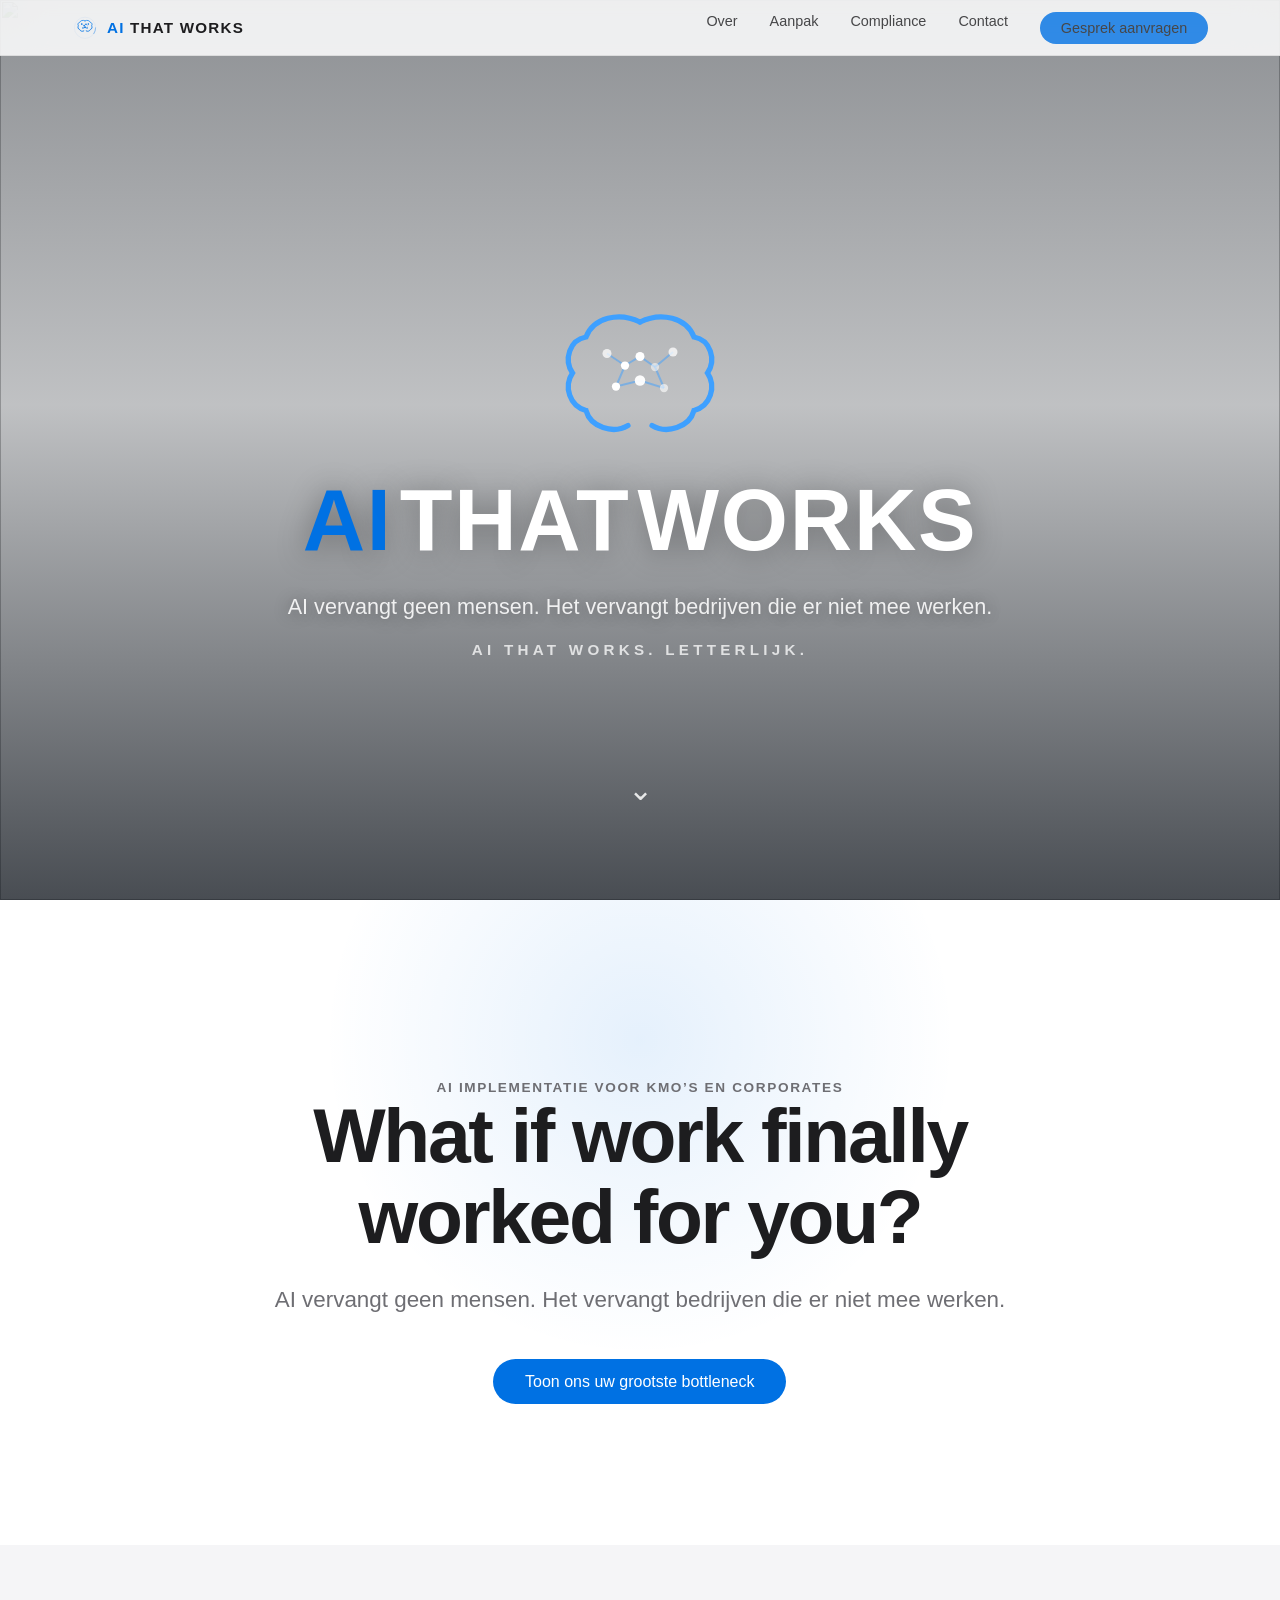
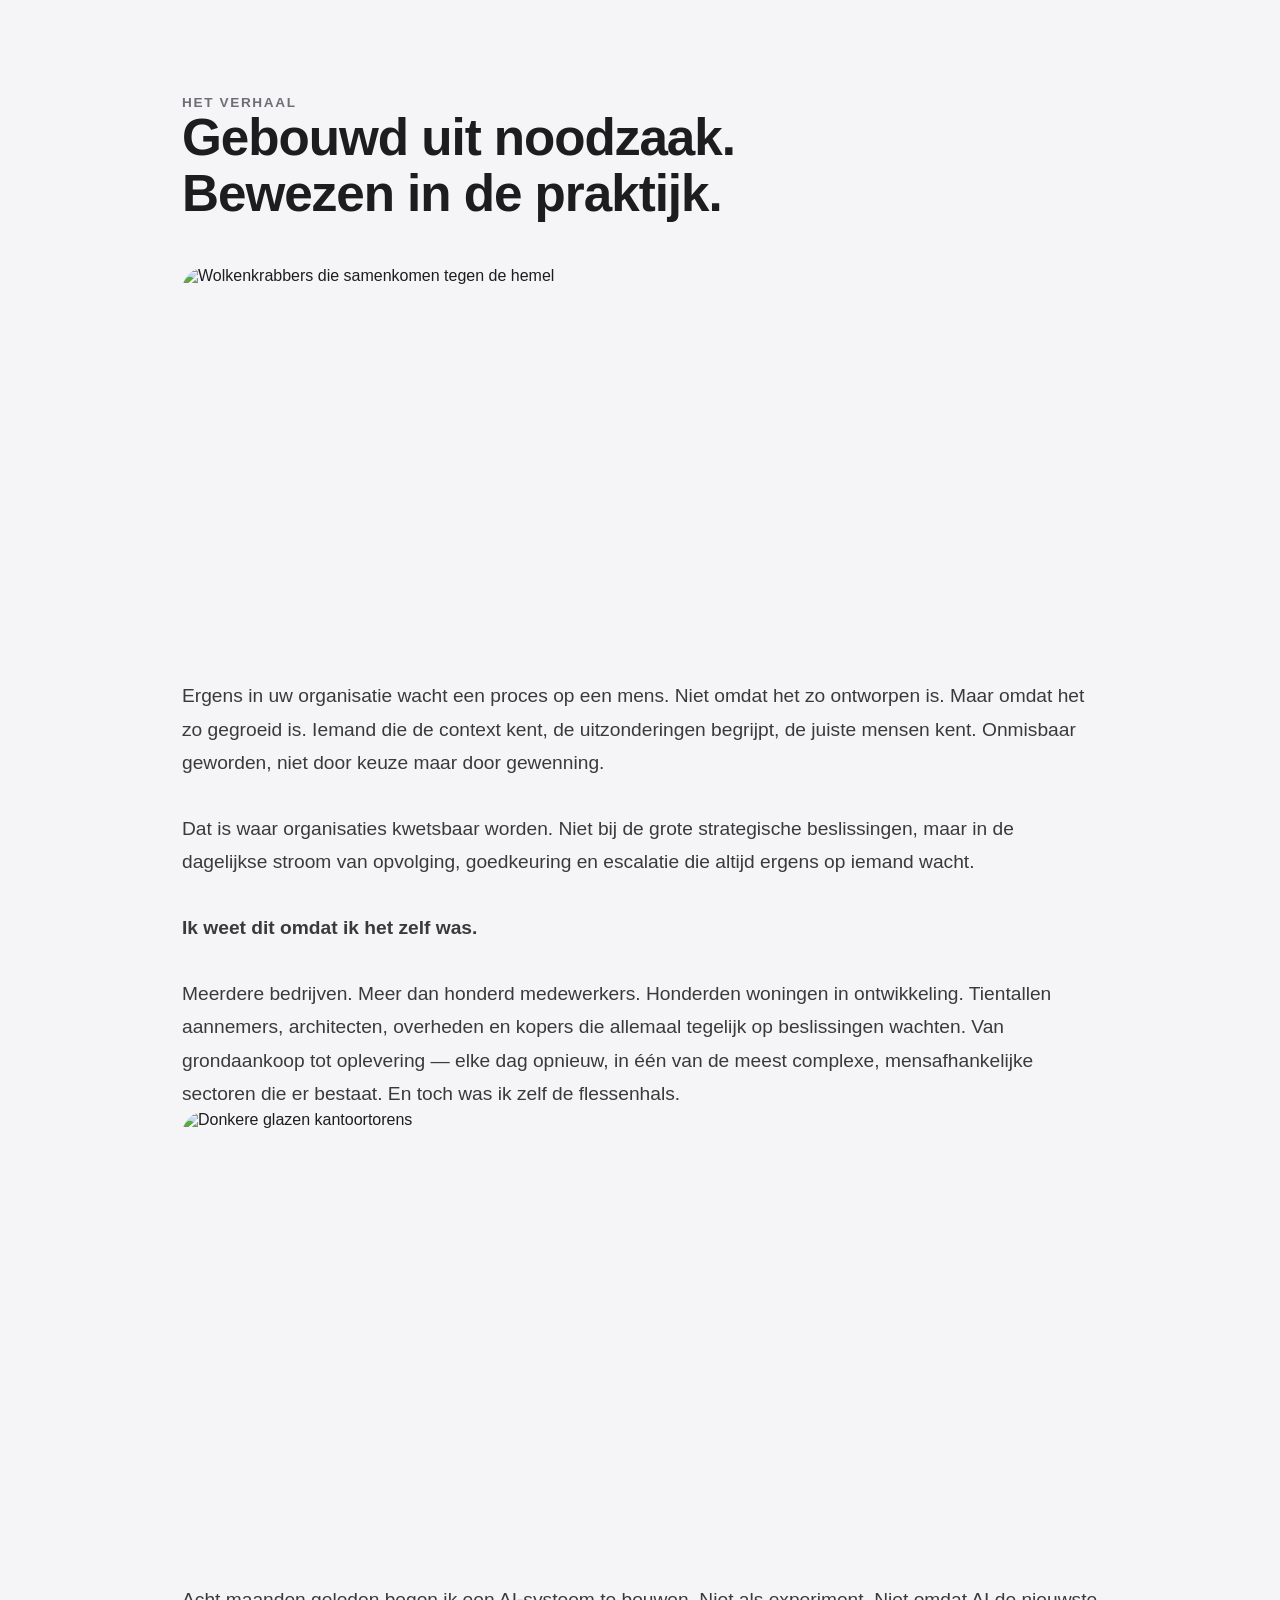
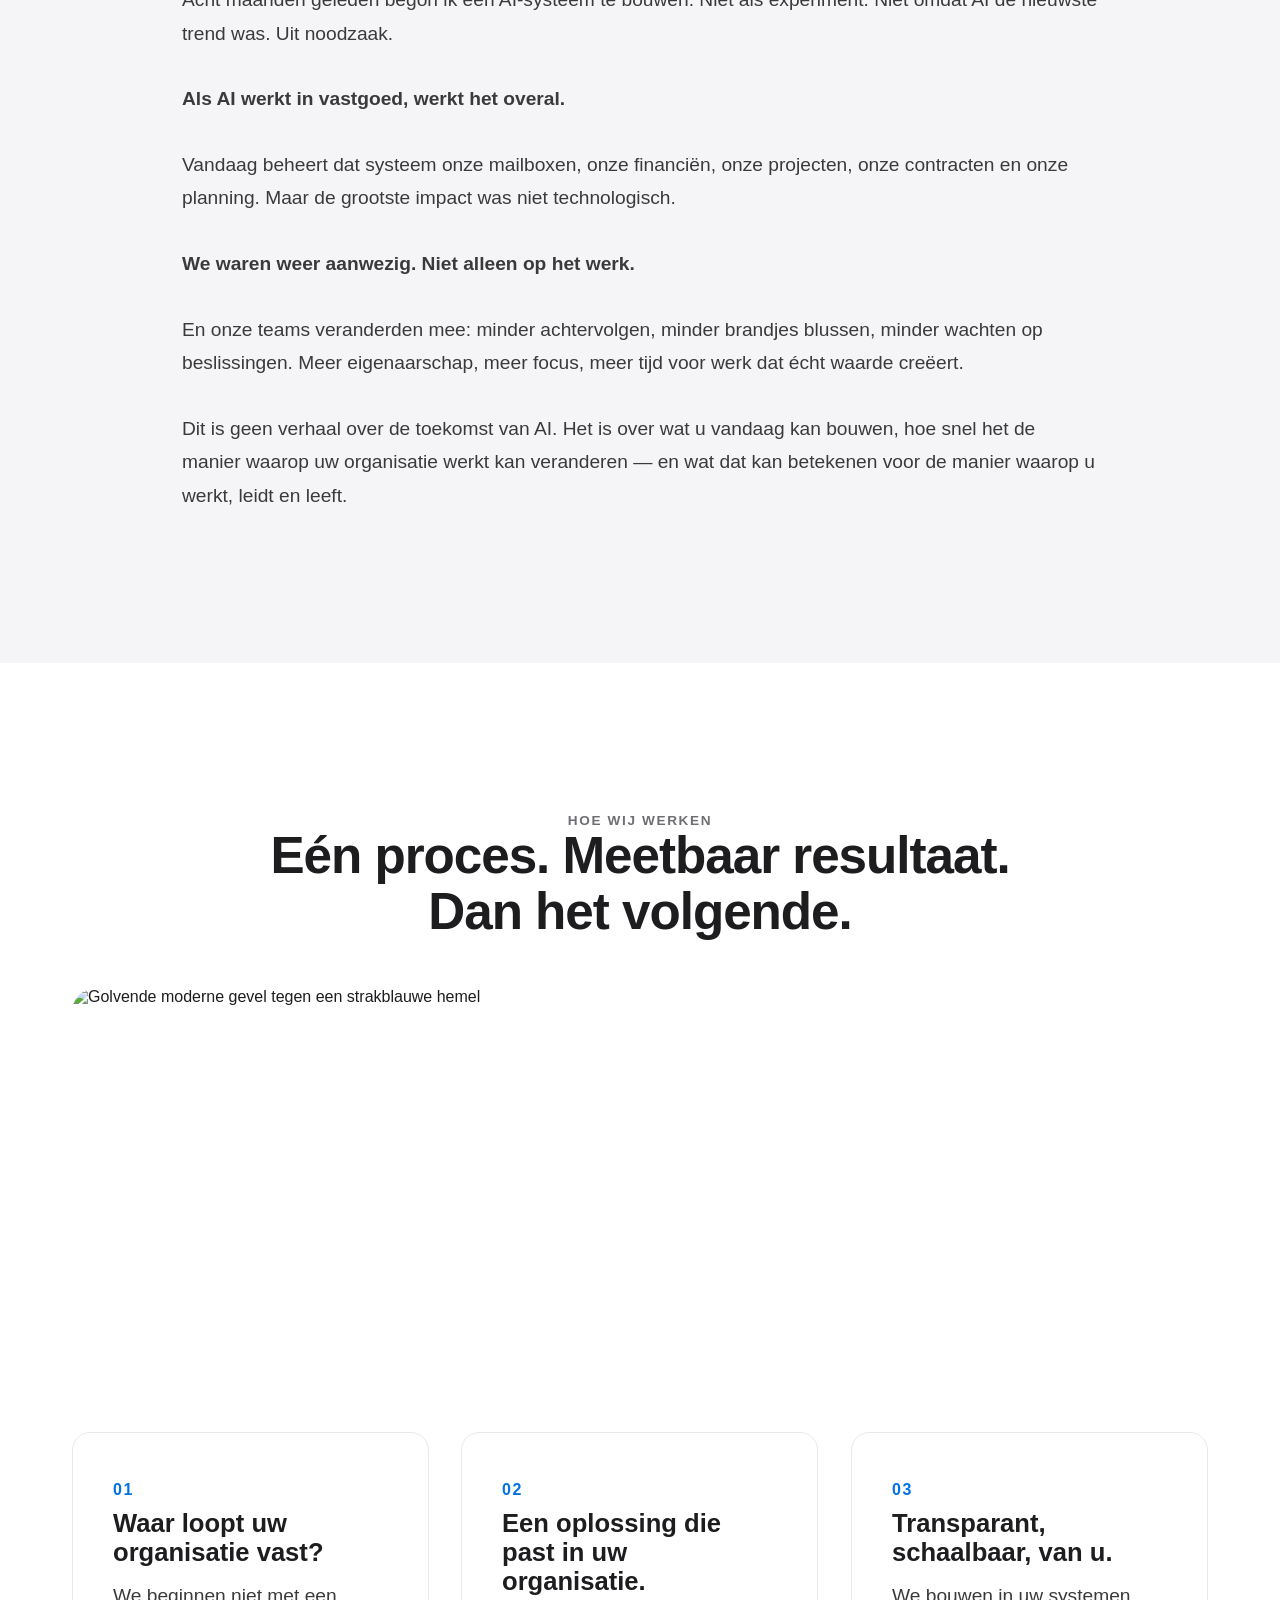
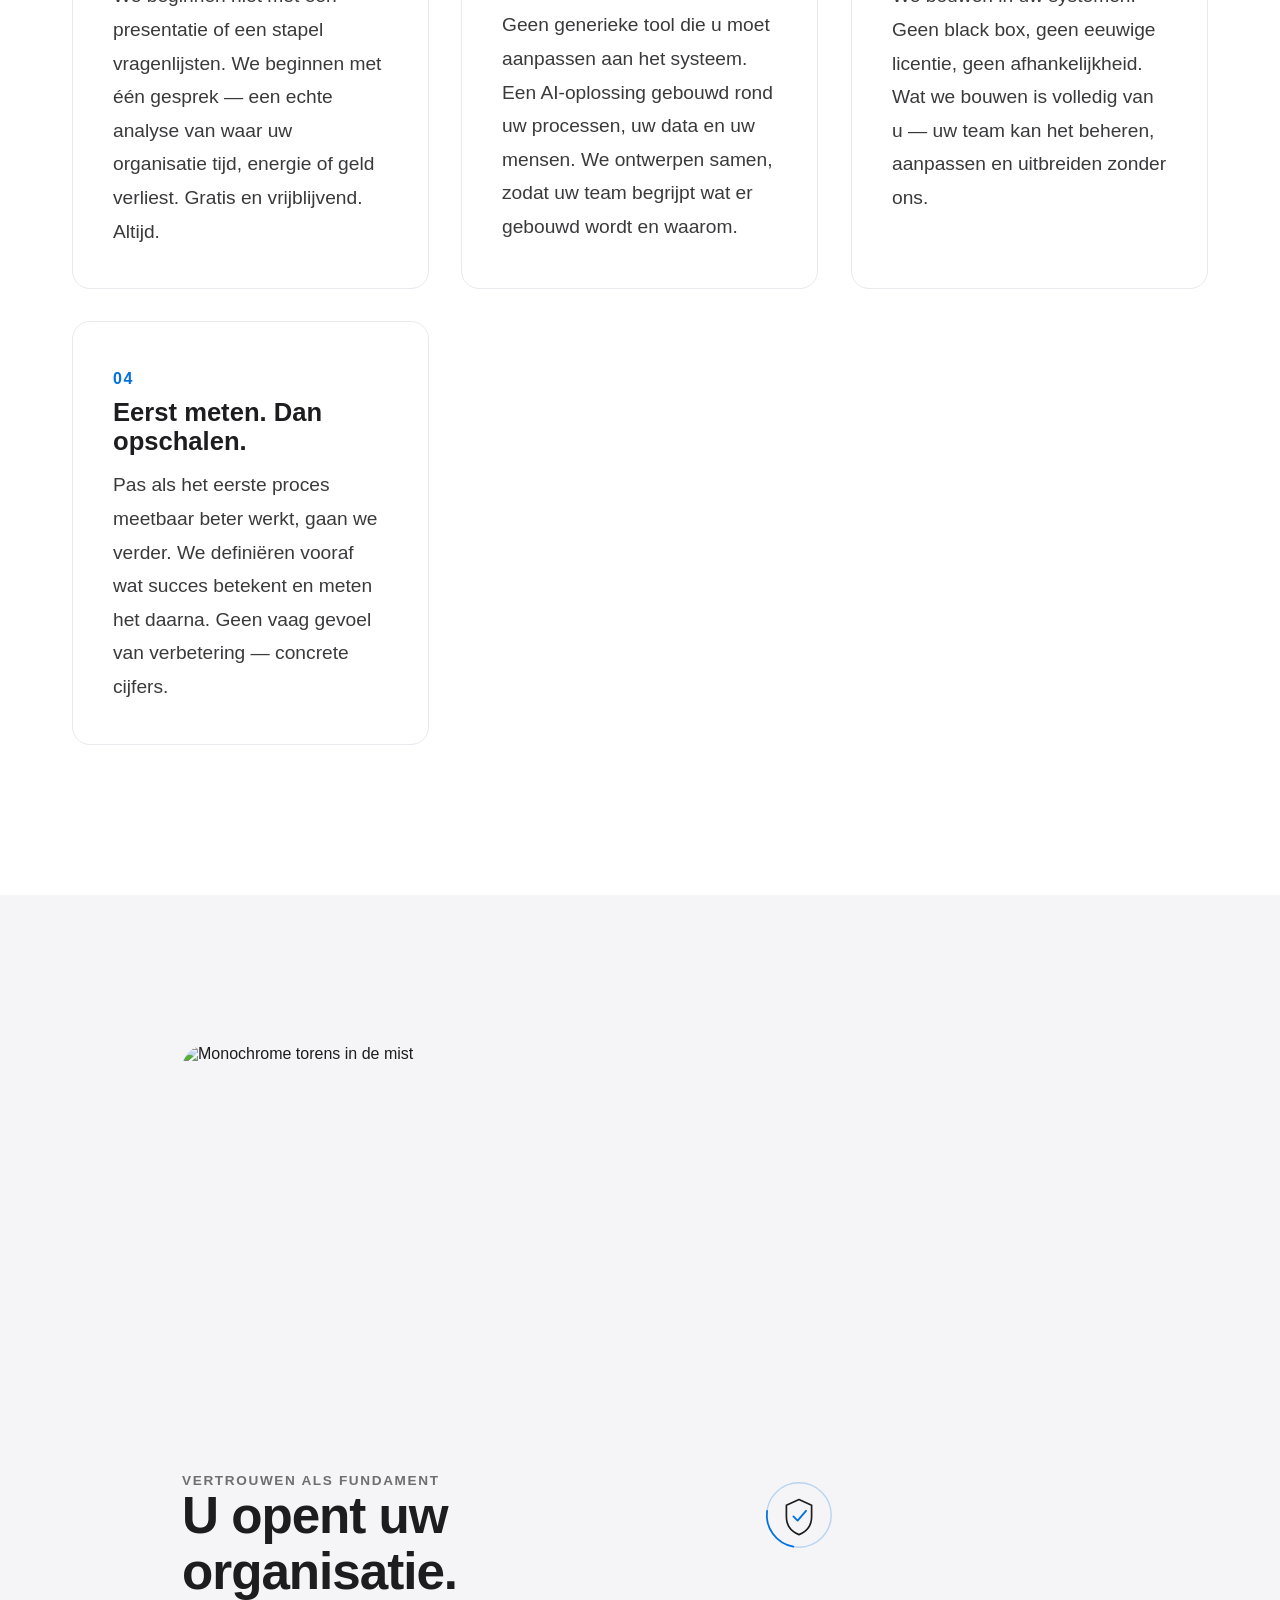
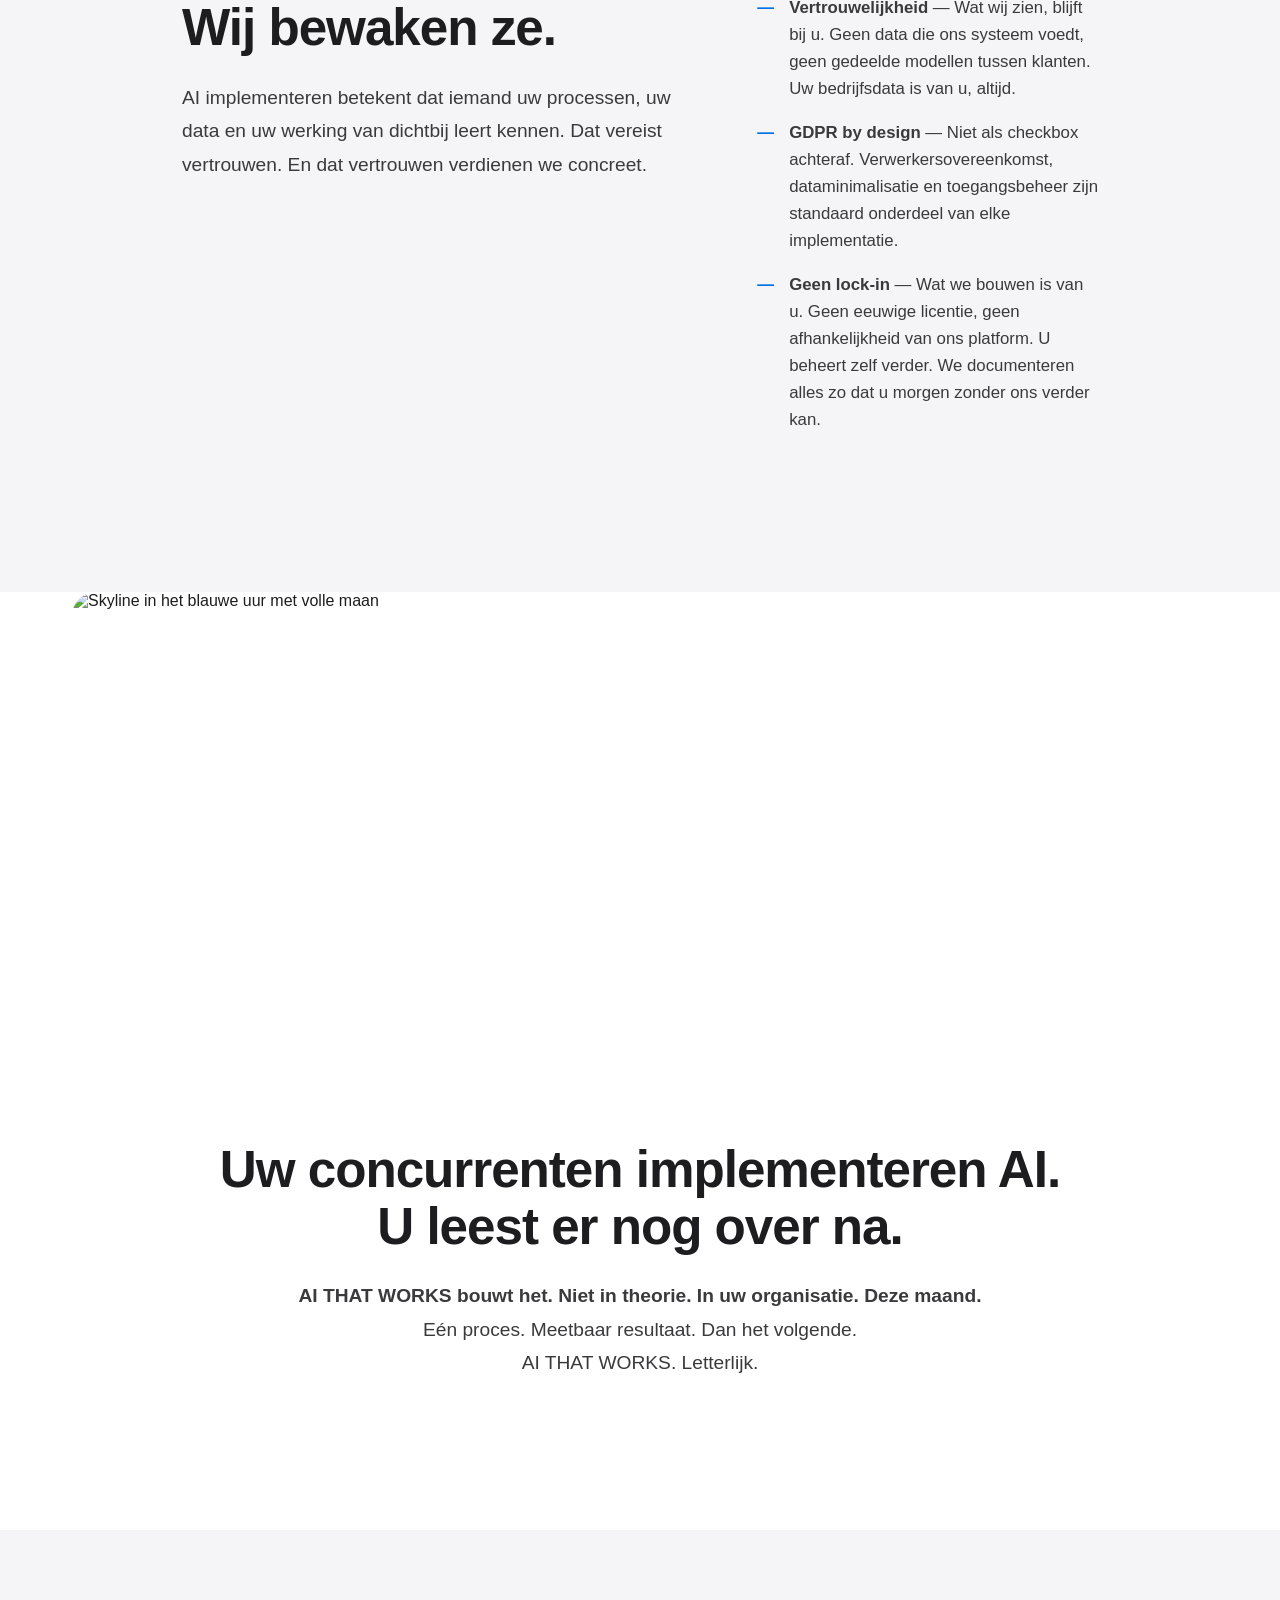
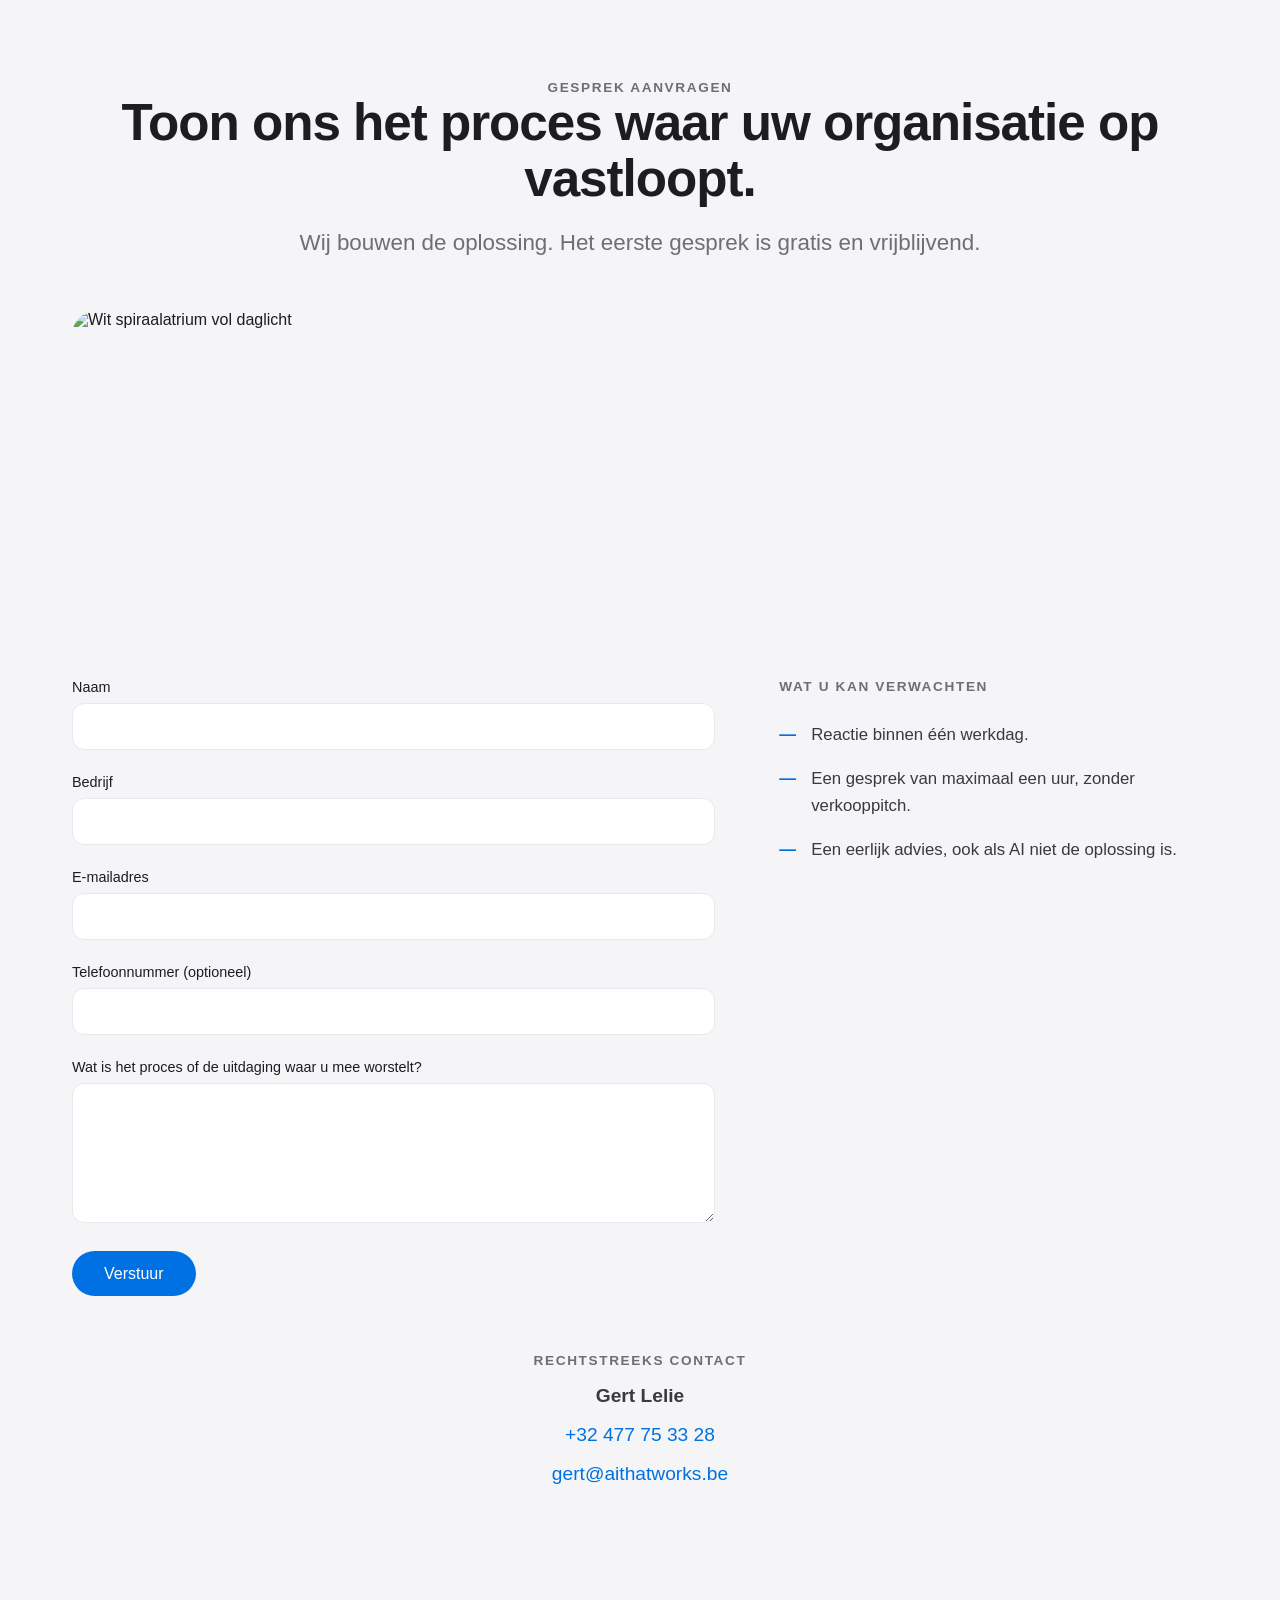
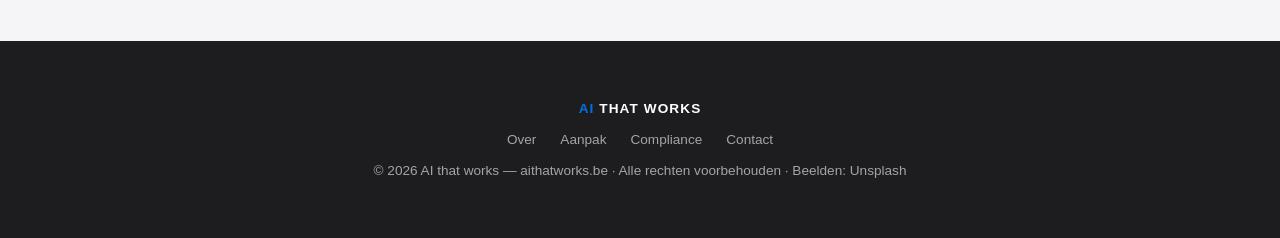
==== commit 19ca6aa6: "koele beeldenreeks zonder rood/geel + uniforme logokleur" ====
--- a/index.html
+++ b/index.html
@@ -159,11 +159,11 @@
   <div style="position:absolute;inset:0;background:linear-gradient(180deg,rgba(2,8,16,.45) 0%,rgba(2,8,16,.25) 45%,rgba(2,8,16,.72) 100%)"></div>
   <div style="position:relative;text-align:center;padding:2rem;max-width:960px">
     <svg viewBox="0 0 240 200" style="width:clamp(120px,18vw,180px);height:auto;margin-bottom:1.6rem" aria-hidden="true">
-      <g fill="none" stroke="#7fe6ff" stroke-width="7" stroke-linecap="round">
+      <g fill="none" stroke="#3ea0ff" stroke-width="7" stroke-linecap="round">
         <path d="M120 32 C 92 18, 58 26, 48 52 C 26 56, 18 82, 30 100 C 18 118, 26 144, 48 150 C 54 172, 84 182, 104 170"/>
         <path d="M120 32 C 148 18, 182 26, 192 52 C 214 56, 222 82, 210 100 C 222 118, 214 144, 192 150 C 186 172, 156 182, 136 170"/>
       </g>
-      <g stroke="#7fe6ff" stroke-opacity=".5" stroke-width="2.6" fill="none">
+      <g stroke="#3ea0ff" stroke-opacity=".5" stroke-width="2.6" fill="none">
         <path d="M76 74 L 100 90 L 88 118"/><path d="M100 90 L 120 78 L 140 92"/>
         <path d="M164 72 L 140 92 L 152 120"/><path d="M88 118 L 120 110 L 152 120"/>
       </g>
@@ -178,7 +178,7 @@
         <circle cx="152" cy="120" r="5.5"><animate attributeName="opacity" values="1;.4;1" dur="3.8s" repeatCount="indefinite" begin="1.3s"/></circle>
       </g>
     </svg>
-    <div style="font-size:clamp(2.3rem,7.4vw,5.4rem);font-weight:800;letter-spacing:.02em;line-height:1;color:#ffffff;text-shadow:0 2px 30px rgba(0,0,0,.35)"><span style="color:#58b0ff">AI</span>&#8202;THAT&#8202;WORKS</div>
+    <div style="font-size:clamp(2.3rem,7.4vw,5.4rem);font-weight:800;letter-spacing:.02em;line-height:1;color:#ffffff;text-shadow:0 2px 30px rgba(0,0,0,.35)"><span style="color:#0071e3">AI</span>&#8202;THAT&#8202;WORKS</div>
     <p style="margin-top:1.5rem;font-size:clamp(1.05rem,2vw,1.35rem);color:rgba(255,255,255,.88);text-shadow:0 1px 16px rgba(0,0,0,.4)">AI vervangt geen mensen. Het vervangt bedrijven die er niet mee werken.</p>
     <div style="margin-top:1rem;font-size:.95rem;font-weight:600;letter-spacing:.28em;color:rgba(255,255,255,.75)">AI&nbsp;THAT&nbsp;WORKS.&nbsp;LETTERLIJK.</div>
     <a href="#top" style="position:absolute;left:50%;transform:translateX(-50%);bottom:-13vh;color:#ffffff;font-size:30px;text-decoration:none;opacity:.85">&#8964;</a>
@@ -207,7 +207,7 @@
     <p class="fade-up mt-2">Dat is waar organisaties kwetsbaar worden. Niet bij de grote strategische beslissingen, maar in de dagelijkse stroom van opvolging, goedkeuring en escalatie die altijd ergens op iemand wacht.</p>
     <p class="fade-up mt-2"><b>Ik weet dit omdat ik het zelf was.</b></p>
     <p class="fade-up mt-2">Meerdere bedrijven. Meer dan honderd medewerkers. Honderden woningen in ontwikkeling. Tientallen aannemers, architecten, overheden en kopers die allemaal tegelijk op beslissingen wachten. Van grondaankoop tot oplevering &mdash; elke dag opnieuw, in &eacute;&eacute;n van de meest complexe, mensafhankelijke sectoren die er bestaat. En toch was ik zelf de flessenhals.</p>
-    <img class="fade-up" style="width:100%;height:clamp(220px,38vw,440px);object-fit:cover;border-radius:24px;display:block" loading="lazy" src="https://images.unsplash.com/photo-1541888946425-d81bb19240f5?w=1800&q=75&fm=jpg&fit=crop" alt="Bouwteam overziet de werf in tegenlicht" style="width:100%;height:clamp(220px,38vw,440px);object-fit:cover;border-radius:24px;display:block;margin:2.5rem 0">
+    <img class="fade-up" style="width:100%;height:clamp(220px,38vw,440px);object-fit:cover;border-radius:24px;display:block" loading="lazy" src="https://images.unsplash.com/photo-1486406146926-c627a92ad1ab?w=1800&q=75&fm=jpg&fit=crop" alt="Donkere glazen kantoortorens" style="width:100%;height:clamp(220px,38vw,440px);object-fit:cover;border-radius:24px;display:block;margin:2.5rem 0">
     <p class="fade-up mt-2">Acht maanden geleden begon ik een AI-systeem te bouwen. Niet als experiment. Niet omdat AI de nieuwste trend was. Uit noodzaak.</p>
     <p class="fade-up mt-2"><b>Als AI werkt in vastgoed, werkt het overal.</b></p>
     <p class="fade-up mt-2">Vandaag beheert dat systeem onze mailboxen, onze financi&euml;n, onze projecten, onze contracten en onze planning. Maar de grootste impact was niet technologisch.</p>
@@ -223,7 +223,7 @@
       <div class="eyebrow fade-up">Hoe wij werken</div>
       <h2 class="fade-up">E&eacute;n proces. Meetbaar resultaat.<br>Dan het volgende.</h2>
     </div>
-    <img class="fade-up" loading="lazy" src="https://images.unsplash.com/photo-1504307651254-35680f356dfd?w=1800&q=75&fm=jpg&fit=crop" alt="De werf in volle actie" style="width:100%;height:clamp(200px,32vw,380px);object-fit:cover;border-radius:24px;display:block;margin:3rem 0 0">
+    <img class="fade-up" loading="lazy" src="https://images.unsplash.com/photo-1493397212122-2b85dda8106b?w=1800&q=75&fm=jpg&fit=crop" alt="Golvende moderne gevel tegen een strakblauwe hemel" style="width:100%;height:clamp(200px,32vw,380px);object-fit:cover;border-radius:24px;display:block;margin:3rem 0 0">
     <div class="card-grid stagger">
       <div class="card">
         <div class="step-num">01</div>
@@ -251,7 +251,7 @@
 
 <section class="alt" id="compliance">
   <div class="container">
-    <img class="fade-up" loading="lazy" src="https://images.unsplash.com/photo-1486406146926-c627a92ad1ab?w=1800&q=75&fm=jpg&fit=crop" alt="Donkere glazen kantoortorens van onderaf" style="width:100%;height:clamp(200px,32vw,380px);object-fit:cover;border-radius:24px;display:block;margin:0 0 3rem">
+    <img class="fade-up" loading="lazy" src="https://images.unsplash.com/photo-1449157291145-7efd050a4d0e?w=1800&q=75&fm=jpg&fit=crop" alt="Monochrome torens in de mist" style="width:100%;height:clamp(200px,32vw,380px);object-fit:cover;border-radius:24px;display:block;margin:0 0 3rem">
     <div class="split">
       <div class="slide-left">
         <div class="eyebrow">Vertrouwen als fundament</div>
@@ -280,7 +280,7 @@
 
 <section style="padding:0">
   <div class="container--wide">
-<img class="fade-up" loading="lazy" src="https://images.unsplash.com/photo-1444723121867-7a241cacace9?w=1800&q=75&fm=jpg&fit=crop" alt="Stad vol lichten in het blauwe uur" style="width:100%;height:clamp(220px,34vw,400px);object-fit:cover;border-radius:24px;display:block">
+<img class="fade-up" loading="lazy" src="https://images.unsplash.com/photo-1514565131-fce0801e5785?w=1800&q=75&fm=jpg&fit=crop" alt="Skyline in het blauwe uur met volle maan" style="width:100%;height:clamp(220px,34vw,400px);object-fit:cover;border-radius:24px;display:block">
   </div>
 </section>
 
@@ -298,7 +298,7 @@
       <h2 class="fade-up">Toon ons het proces waar uw organisatie op vastloopt.</h2>
       <p class="tagline fade-up" style="margin-top:1rem">Wij bouwen de oplossing. Het eerste gesprek is gratis en vrijblijvend.</p>
     </div>
-    <img class="fade-up" loading="lazy" src="https://images.unsplash.com/photo-1477959858617-67f85cf4f1df?w=1800&q=75&fm=jpg&fit=crop" alt="Skyline in het blauwe uur" style="width:100%;height:clamp(180px,26vw,320px);object-fit:cover;border-radius:24px;display:block;margin:0 0 3rem">
+    <img class="fade-up" loading="lazy" src="https://images.unsplash.com/photo-1439337153520-7082a56a81f4?w=1800&q=75&fm=jpg&fit=crop" alt="Wit spiraalatrium vol daglicht" style="width:100%;height:clamp(180px,26vw,320px);object-fit:cover;border-radius:24px;display:block;margin:0 0 3rem">
     <div class="split">
       <form id="cform" class="fade-up" novalidate>
         <div class="form-group"><label for="f-naam">Naam</label><input id="f-naam" type="text" required></div>
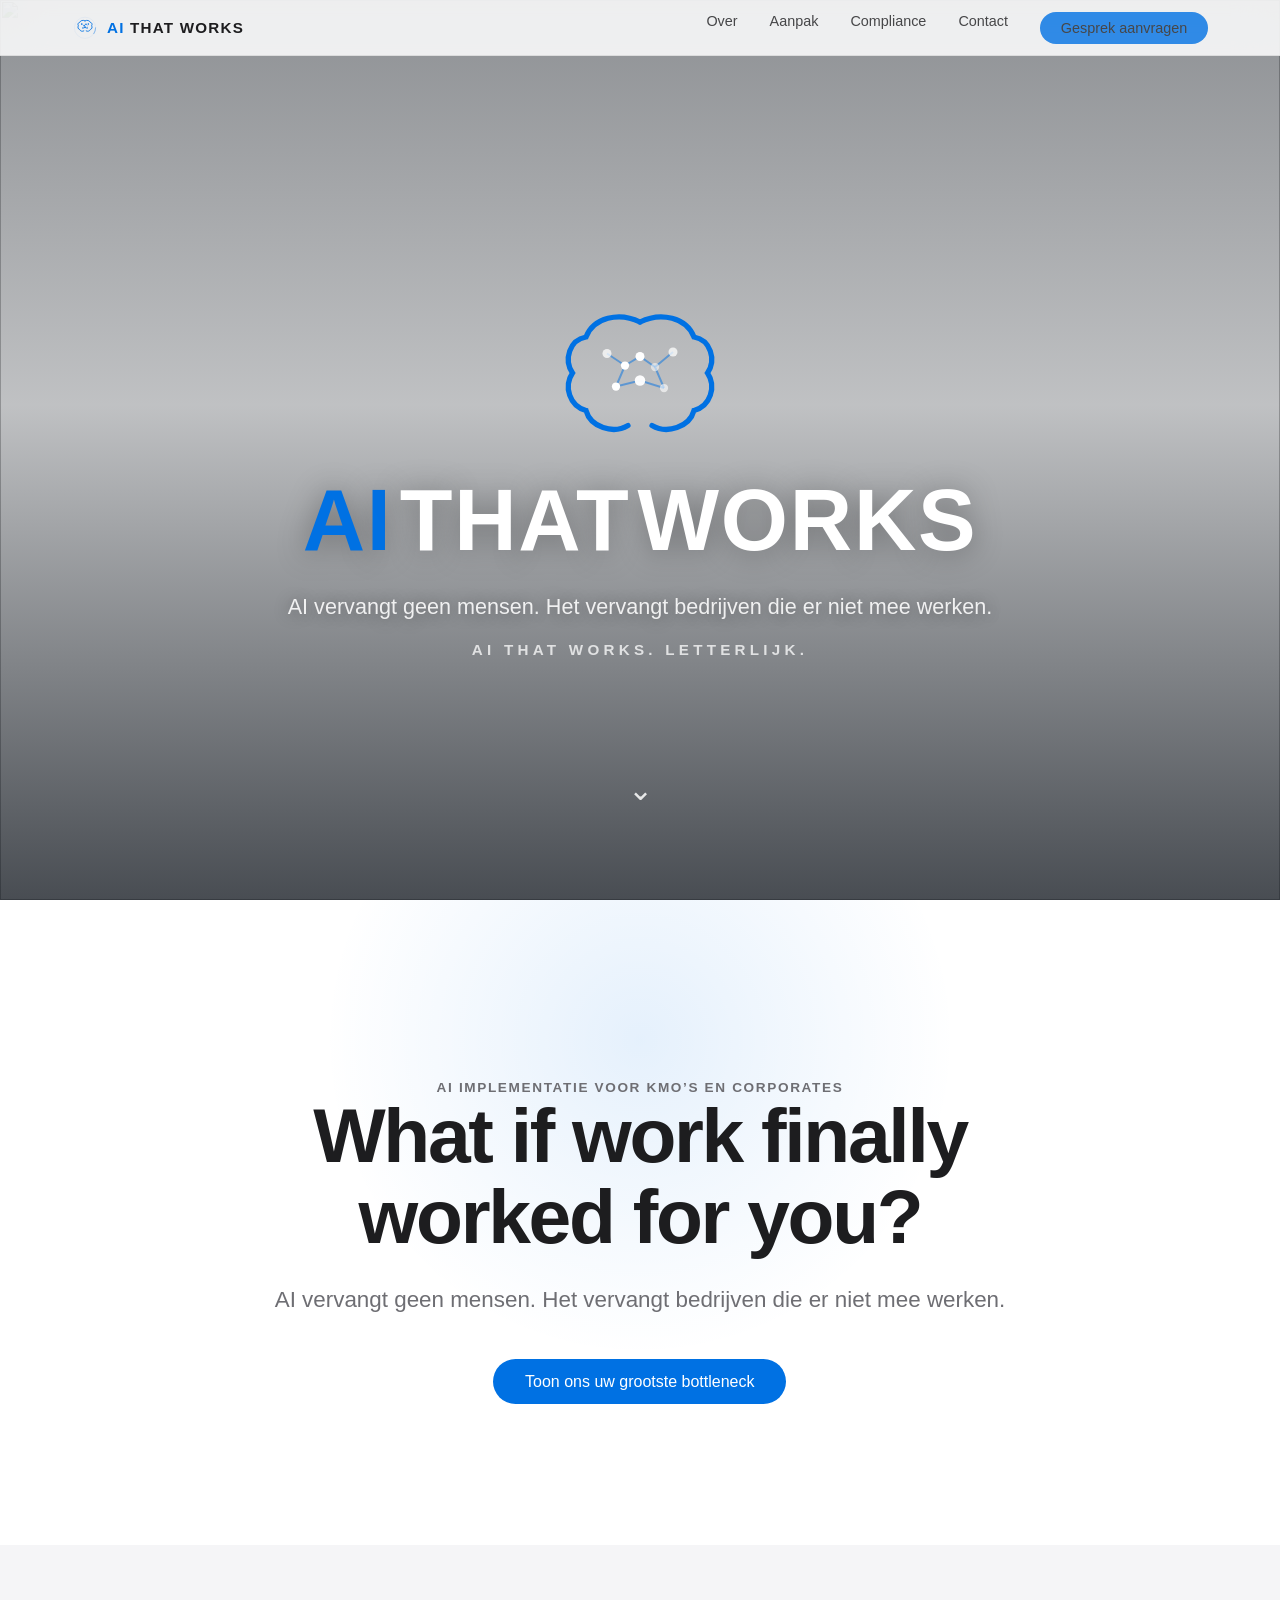
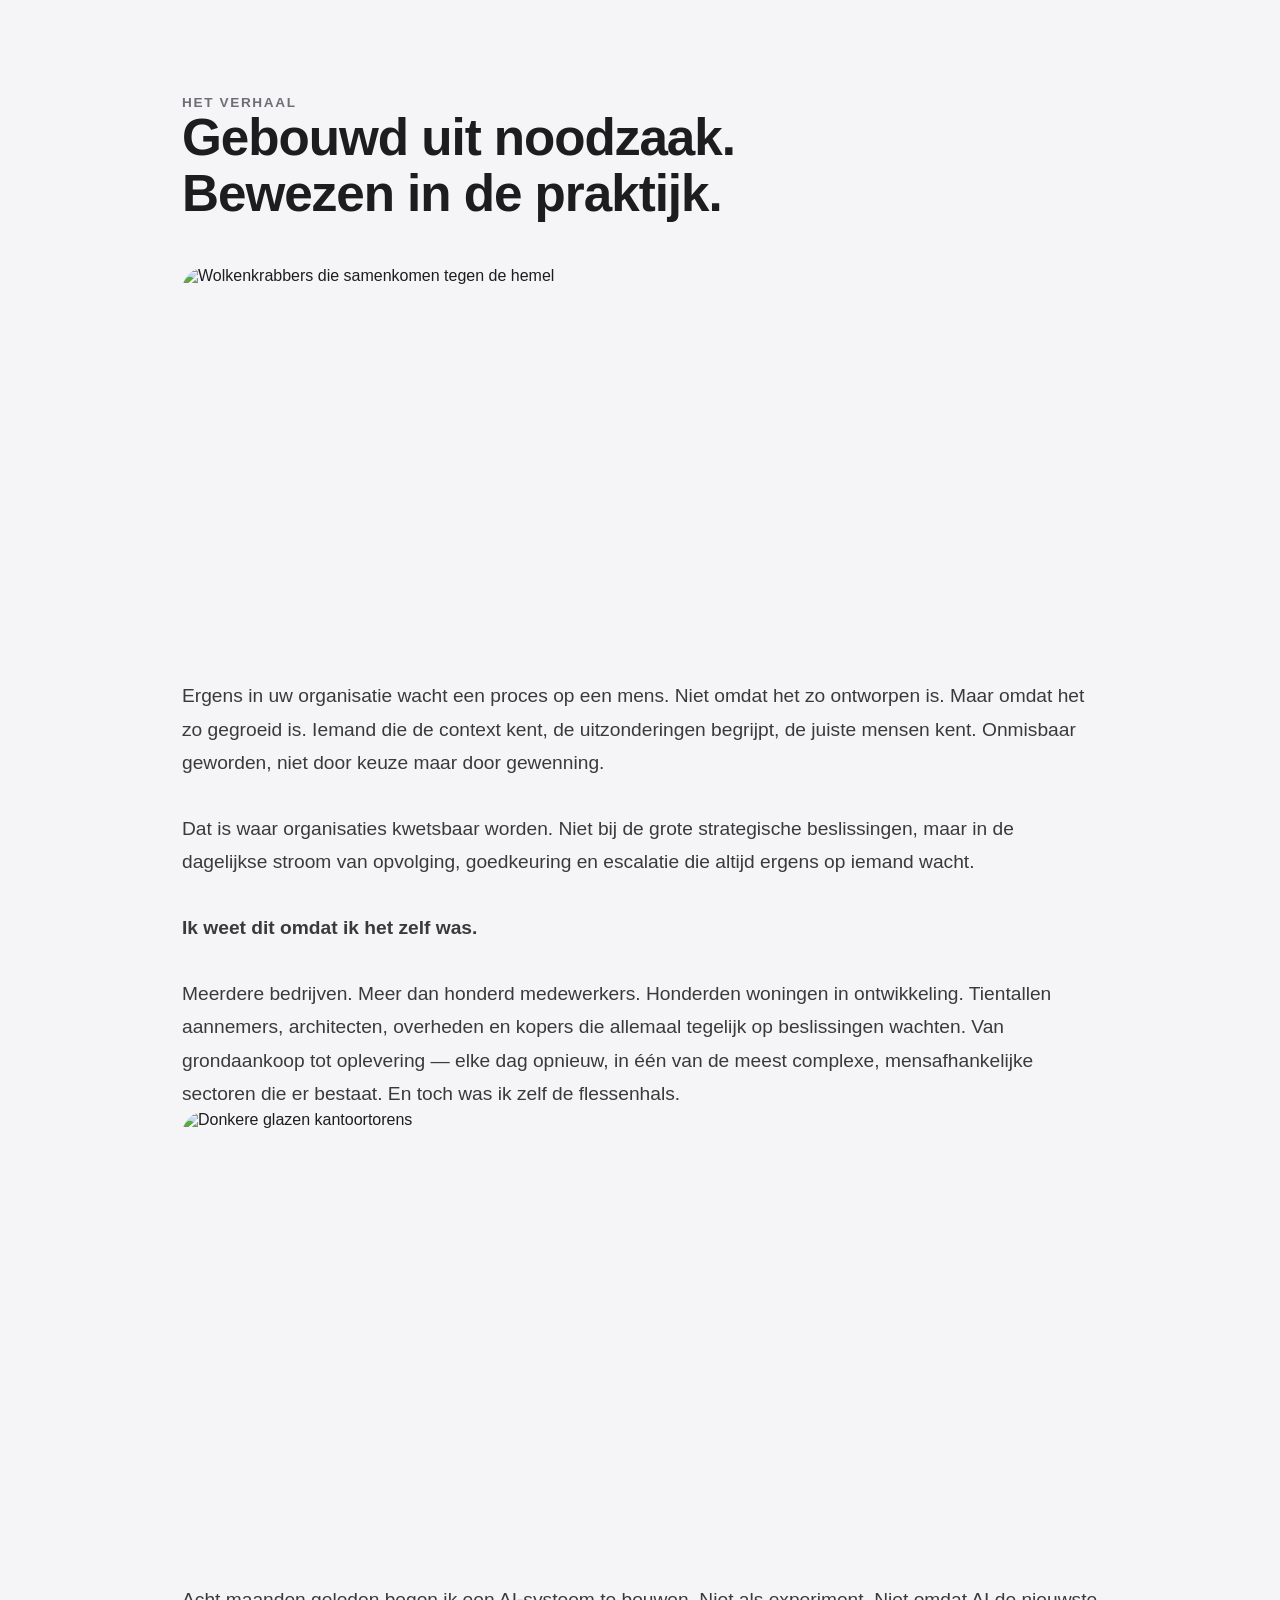
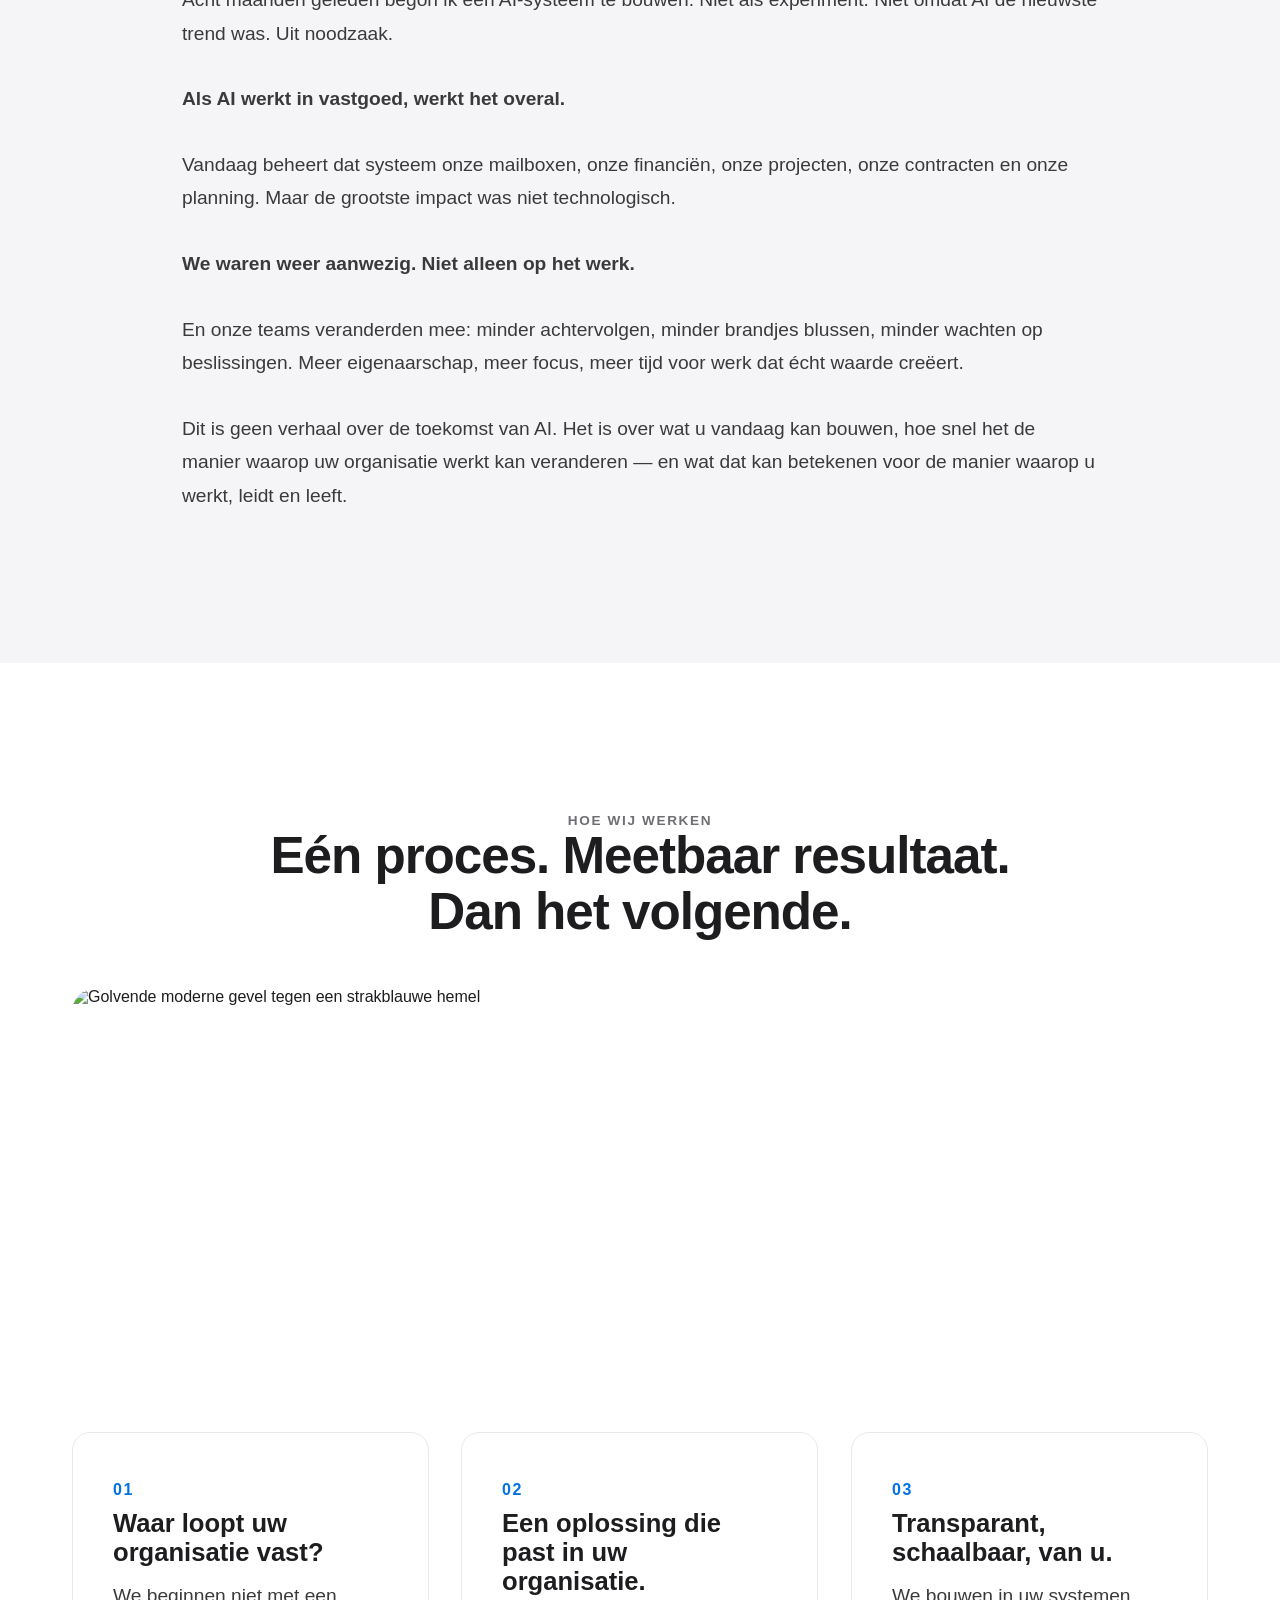
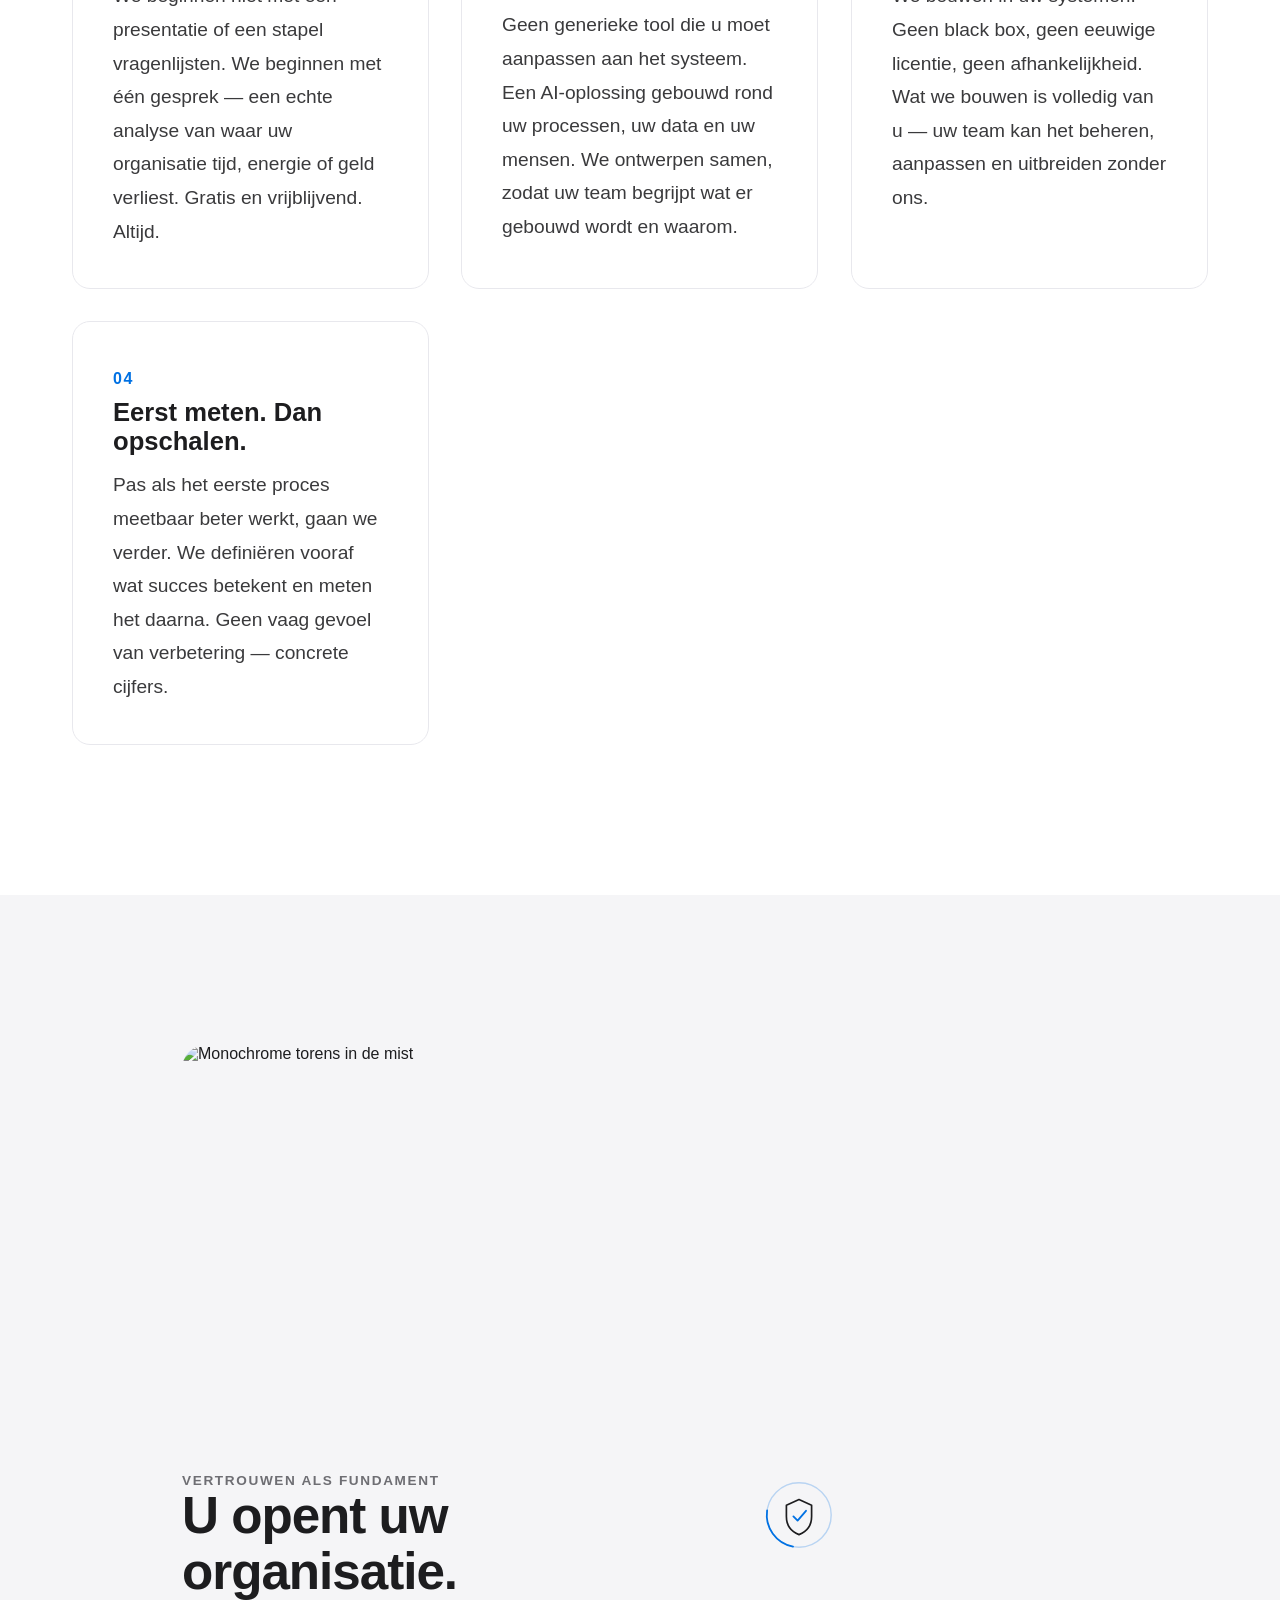
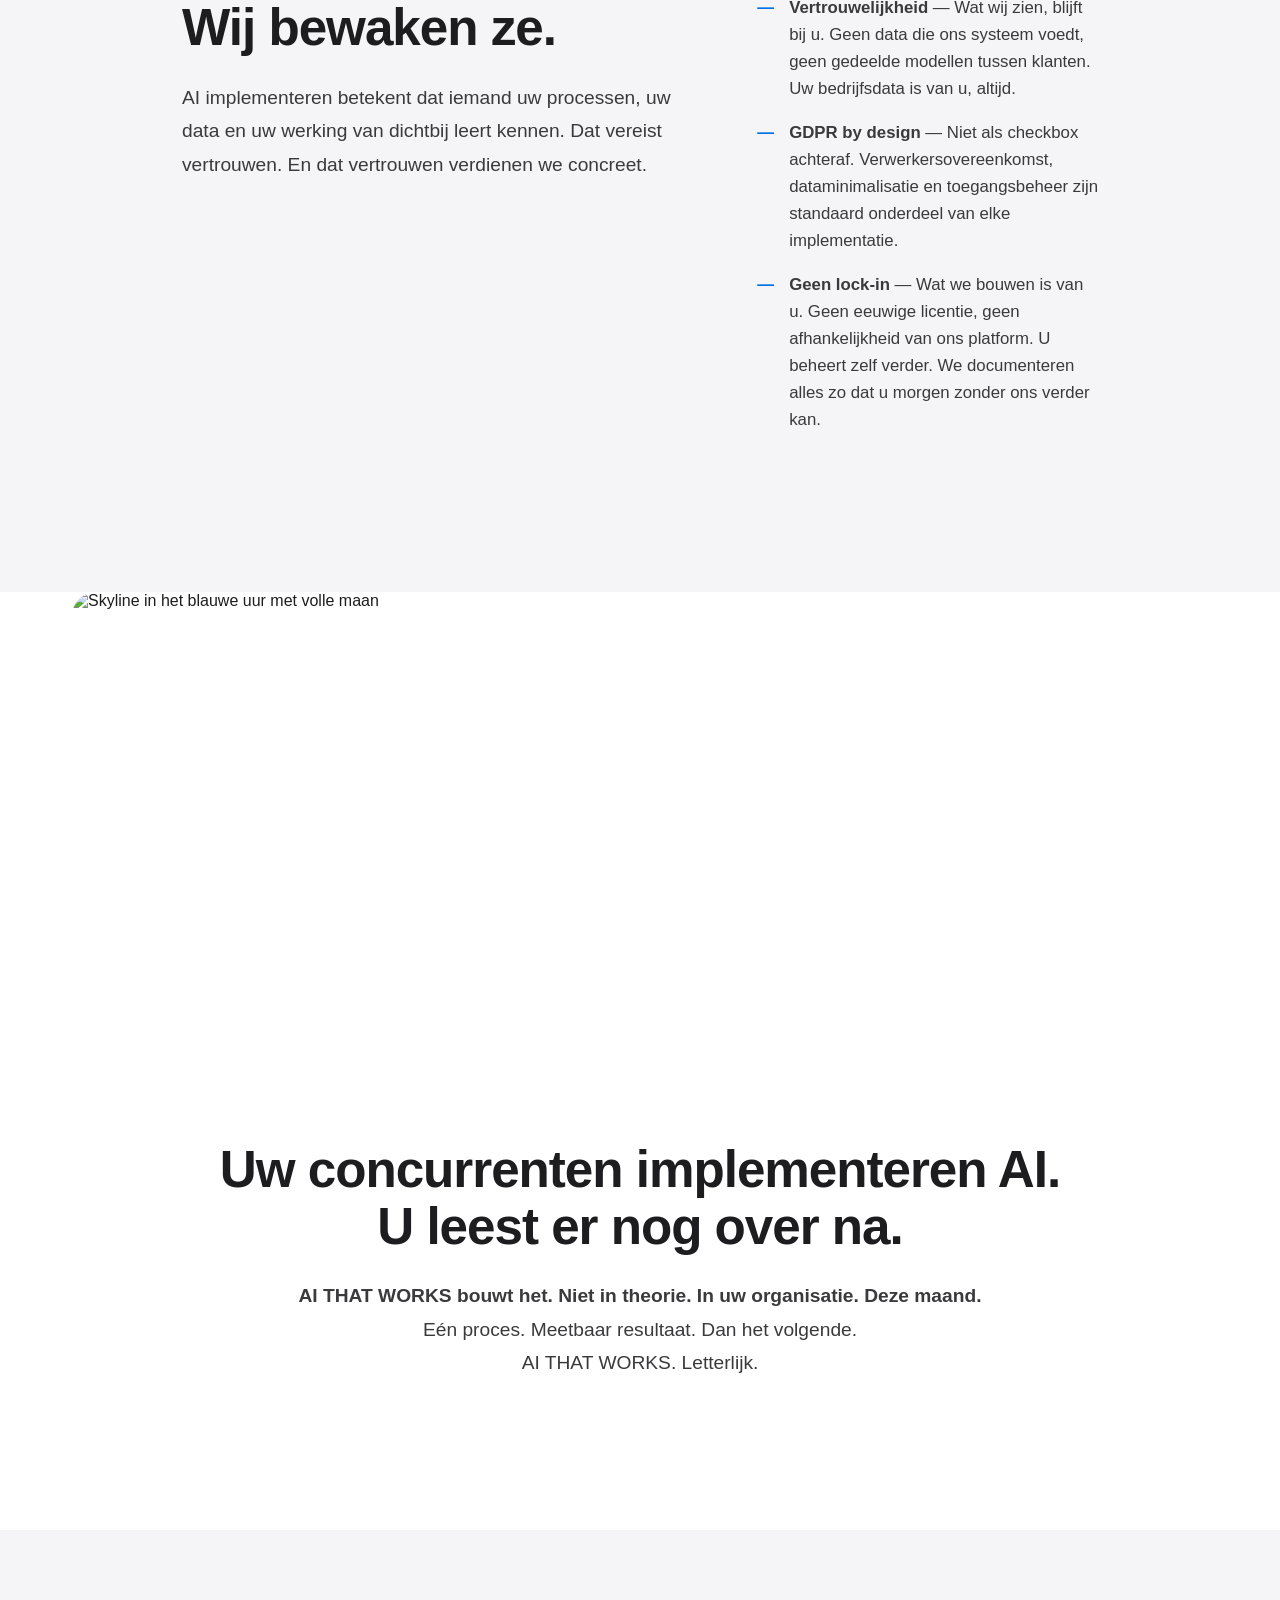
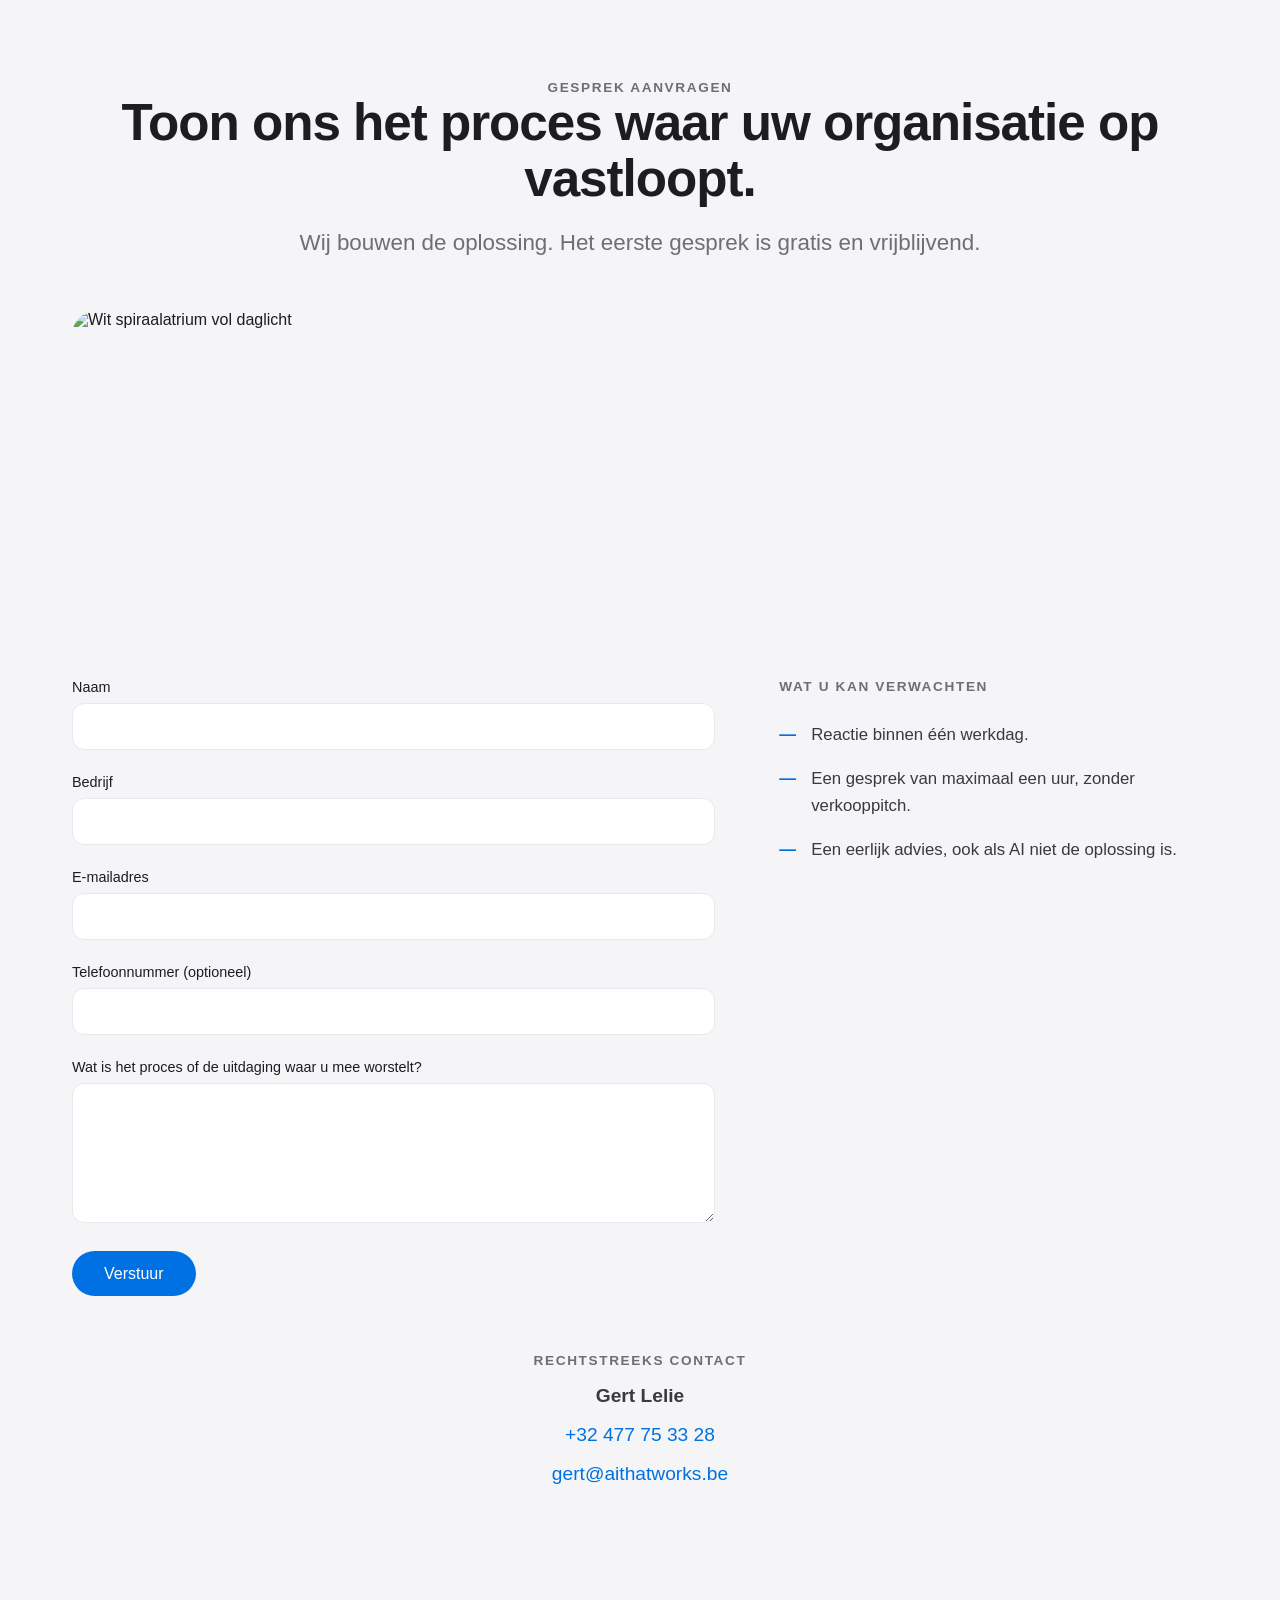
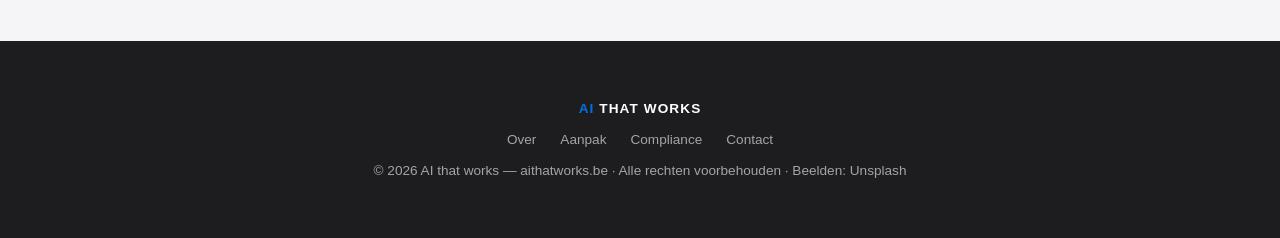
==== commit 7d8111d1: "één blauw overal: knoppen, logo, brein, AI-tekst = #0071e3" ====
--- a/index.html
+++ b/index.html
@@ -159,11 +159,11 @@
   <div style="position:absolute;inset:0;background:linear-gradient(180deg,rgba(2,8,16,.45) 0%,rgba(2,8,16,.25) 45%,rgba(2,8,16,.72) 100%)"></div>
   <div style="position:relative;text-align:center;padding:2rem;max-width:960px">
     <svg viewBox="0 0 240 200" style="width:clamp(120px,18vw,180px);height:auto;margin-bottom:1.6rem" aria-hidden="true">
-      <g fill="none" stroke="#3ea0ff" stroke-width="7" stroke-linecap="round">
+      <g fill="none" stroke="#0071e3" stroke-width="7" stroke-linecap="round">
         <path d="M120 32 C 92 18, 58 26, 48 52 C 26 56, 18 82, 30 100 C 18 118, 26 144, 48 150 C 54 172, 84 182, 104 170"/>
         <path d="M120 32 C 148 18, 182 26, 192 52 C 214 56, 222 82, 210 100 C 222 118, 214 144, 192 150 C 186 172, 156 182, 136 170"/>
       </g>
-      <g stroke="#3ea0ff" stroke-opacity=".5" stroke-width="2.6" fill="none">
+      <g stroke="#0071e3" stroke-opacity=".5" stroke-width="2.6" fill="none">
         <path d="M76 74 L 100 90 L 88 118"/><path d="M100 90 L 120 78 L 140 92"/>
         <path d="M164 72 L 140 92 L 152 120"/><path d="M88 118 L 120 110 L 152 120"/>
       </g>
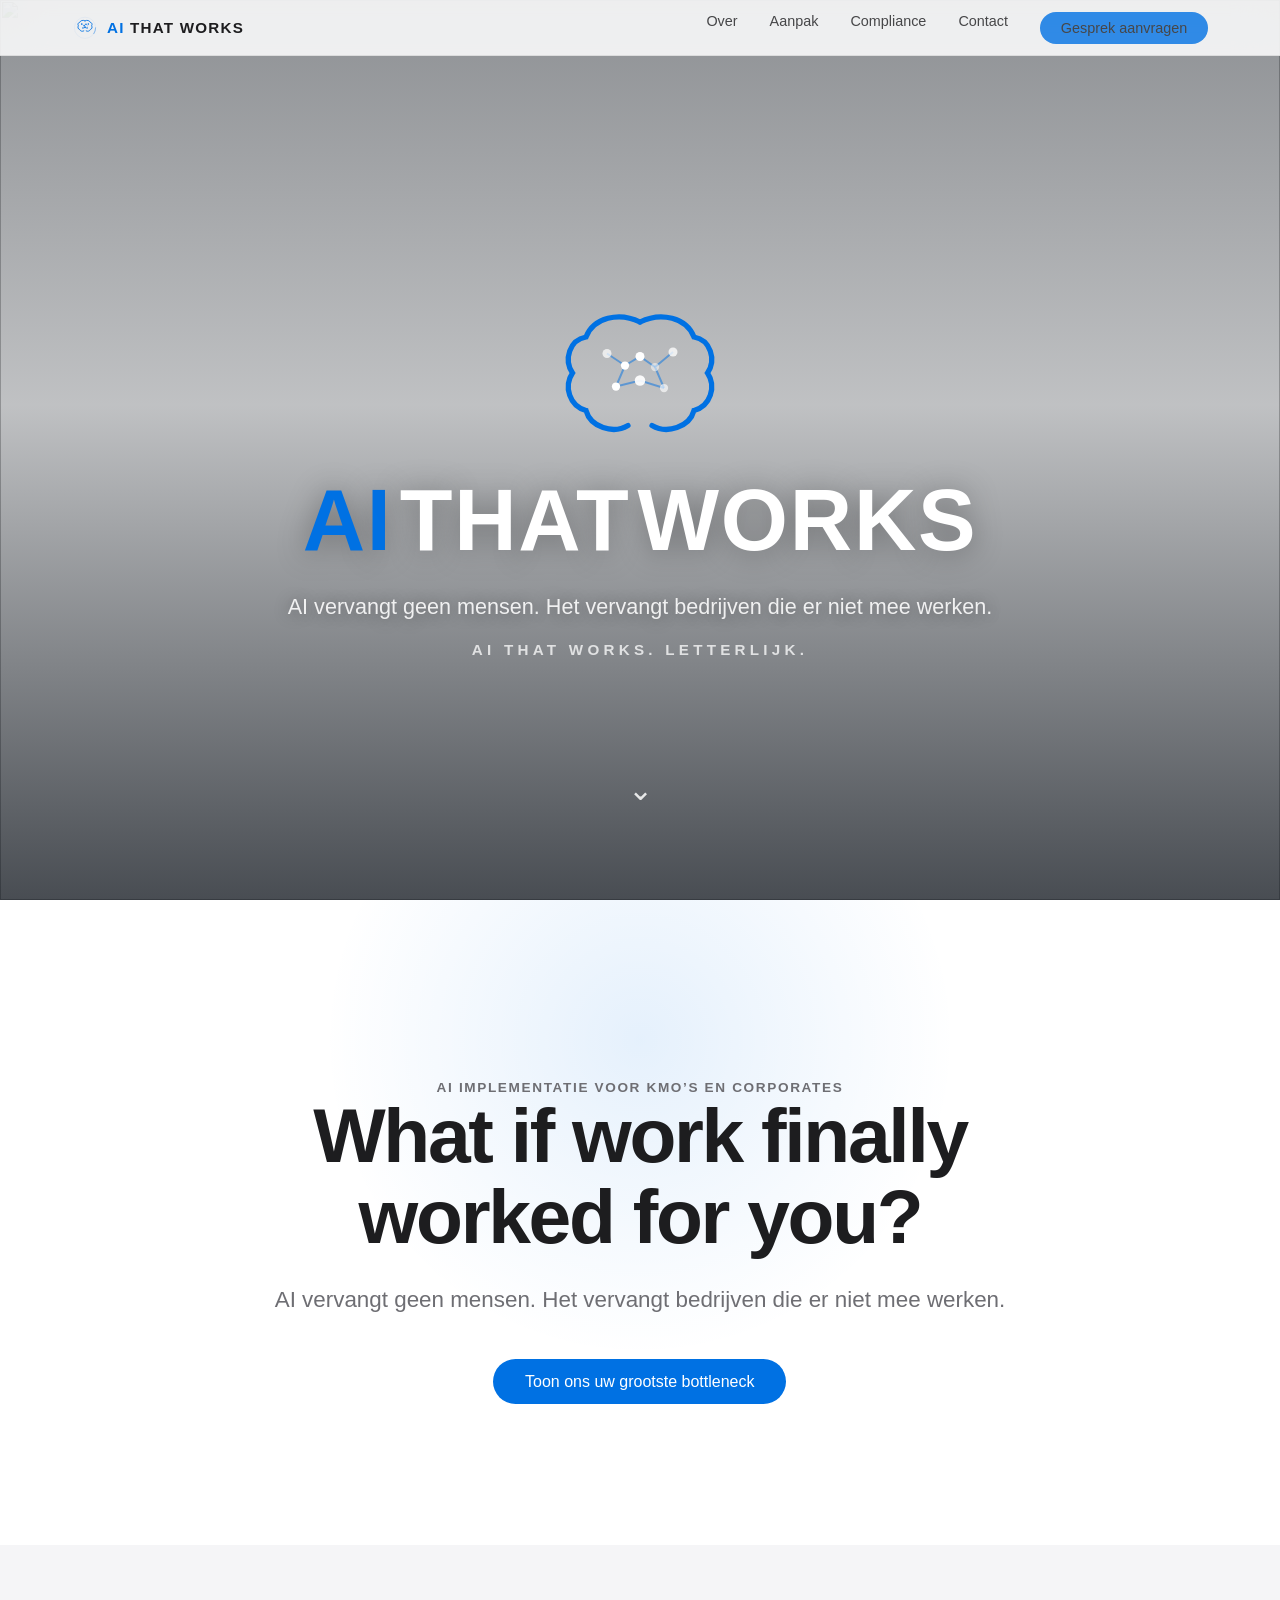
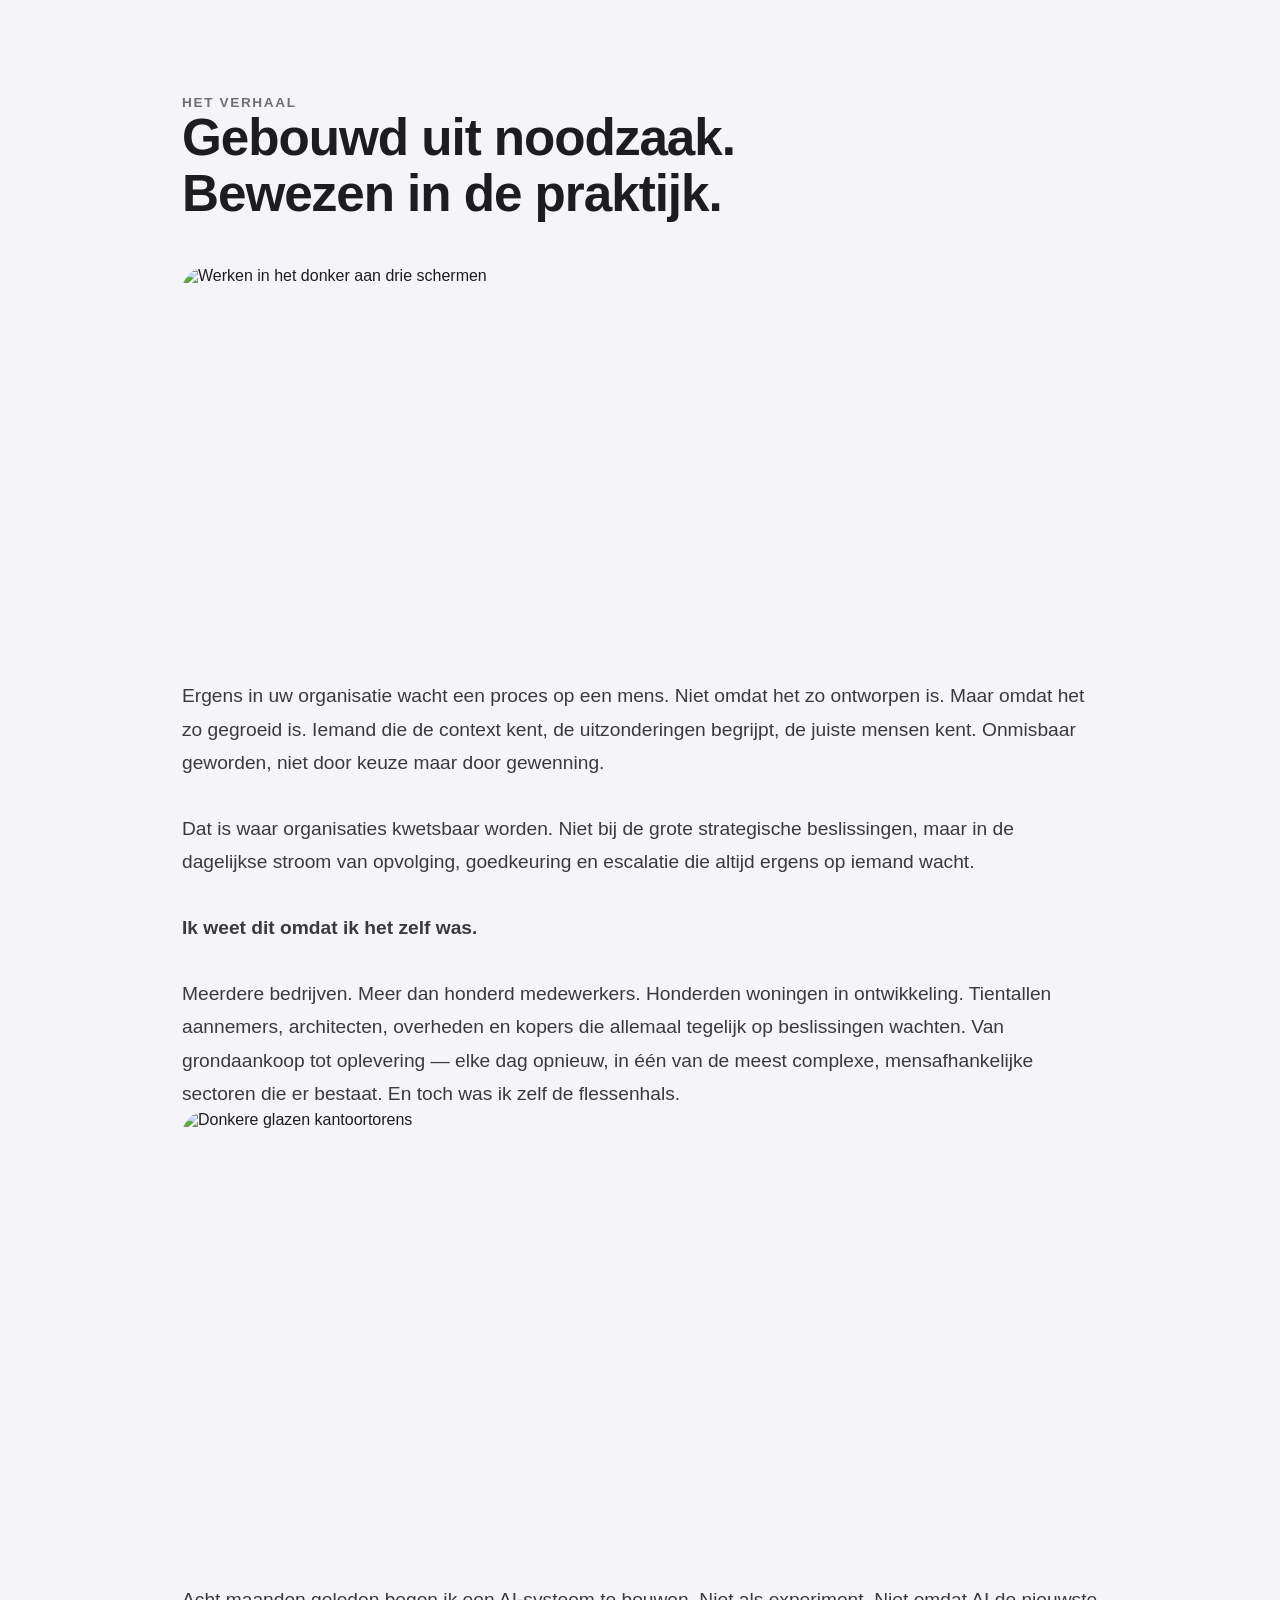
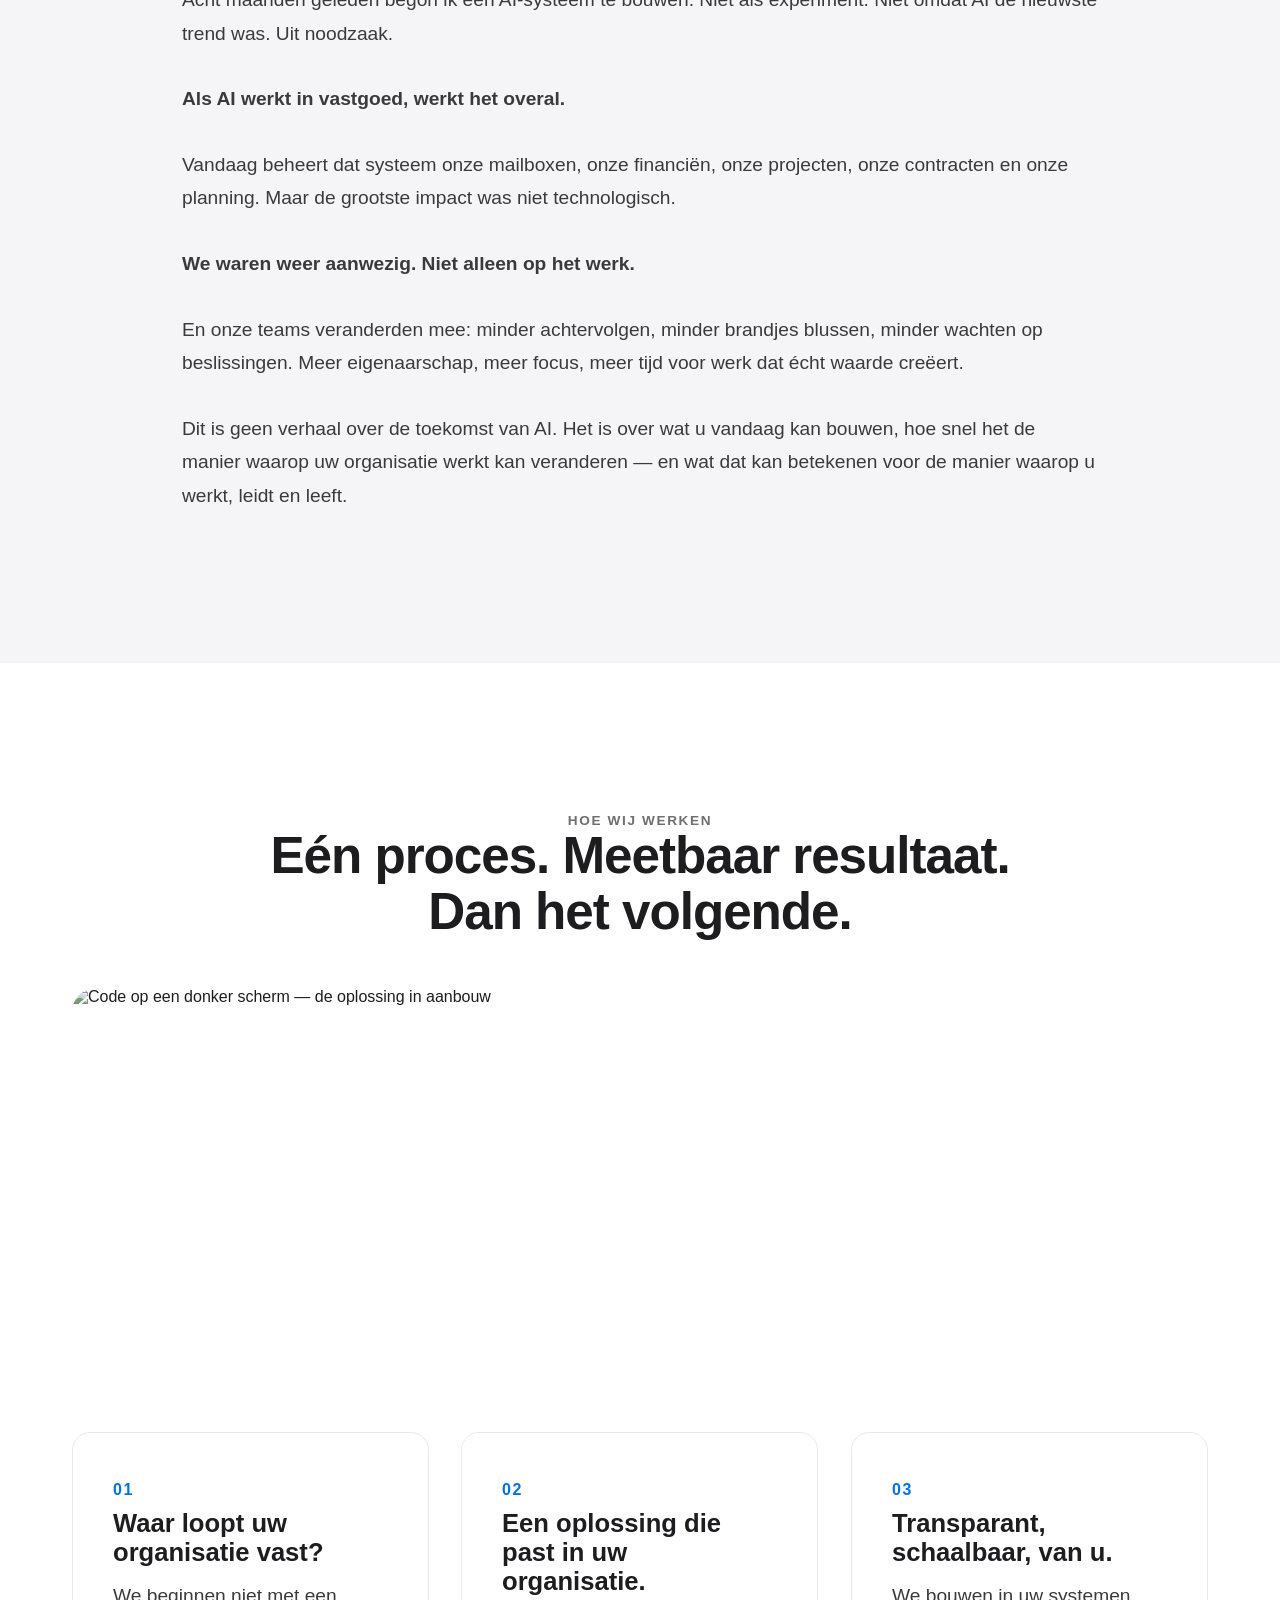
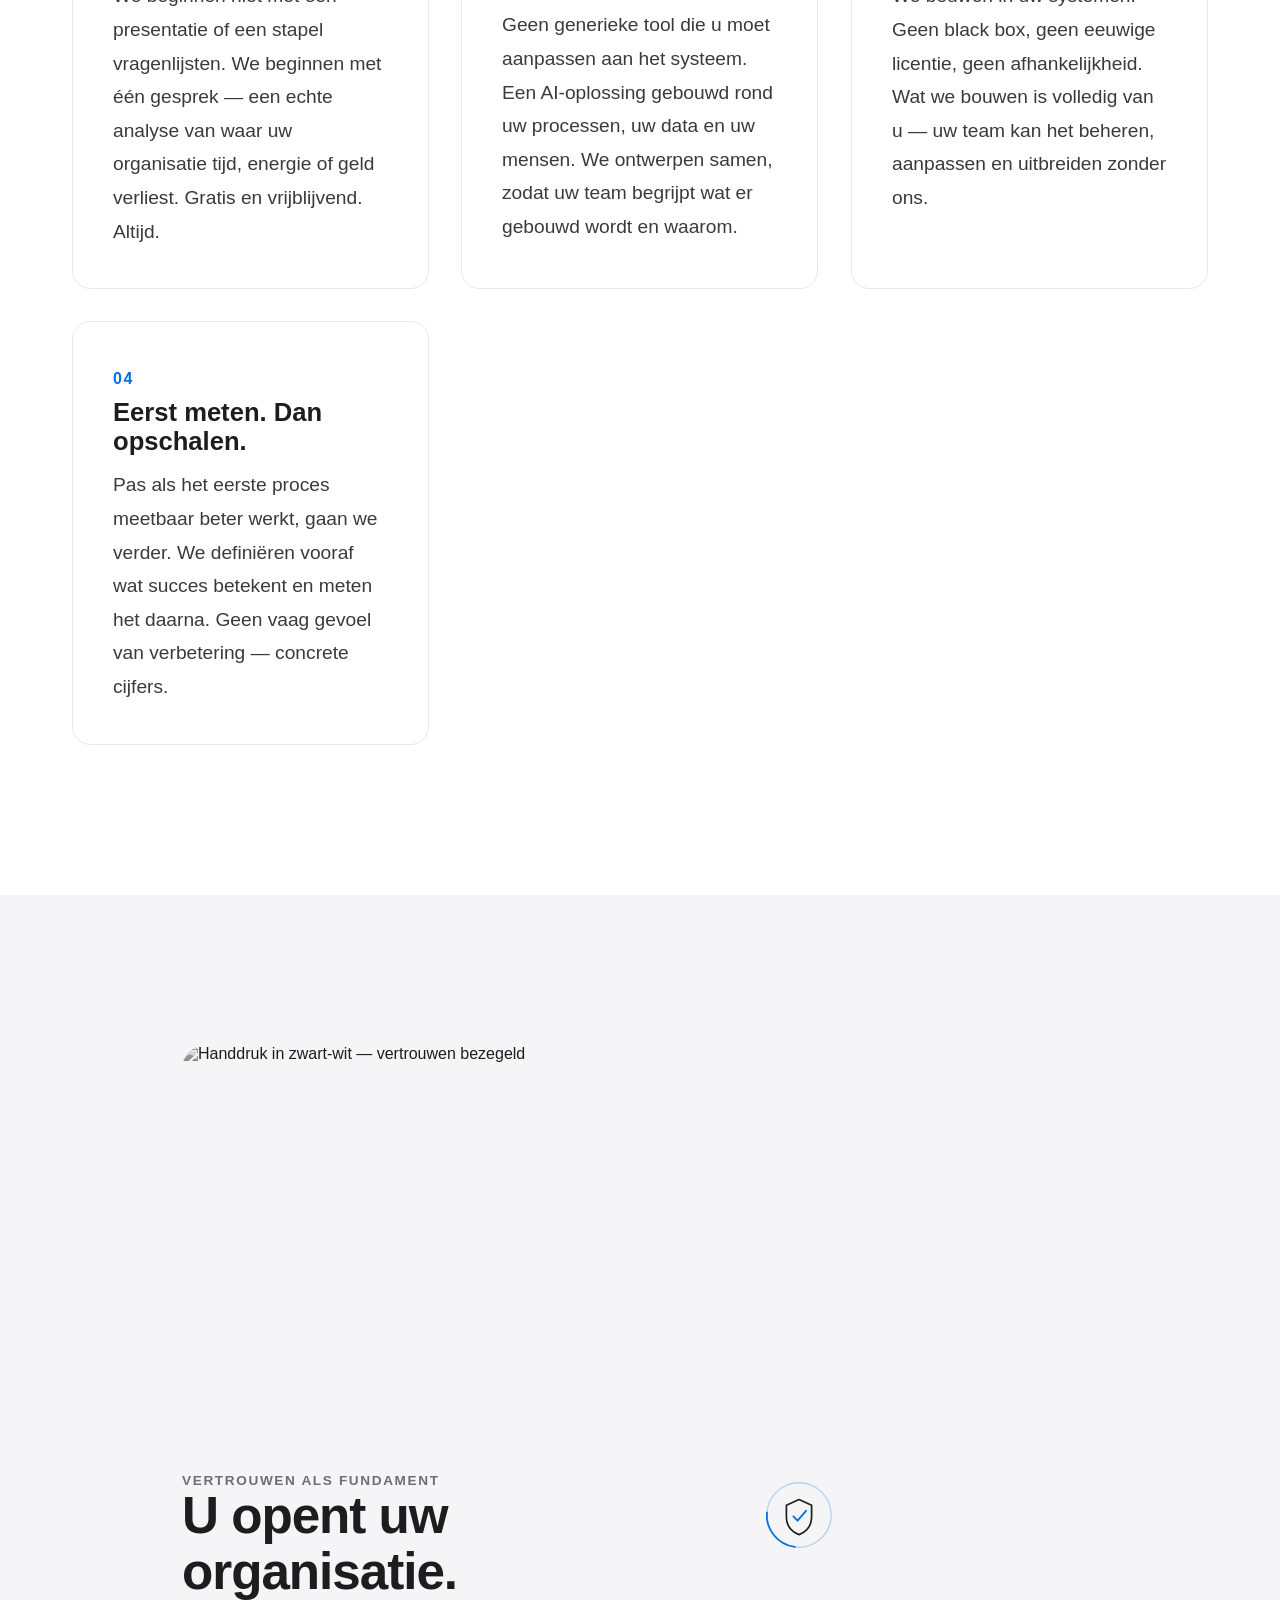
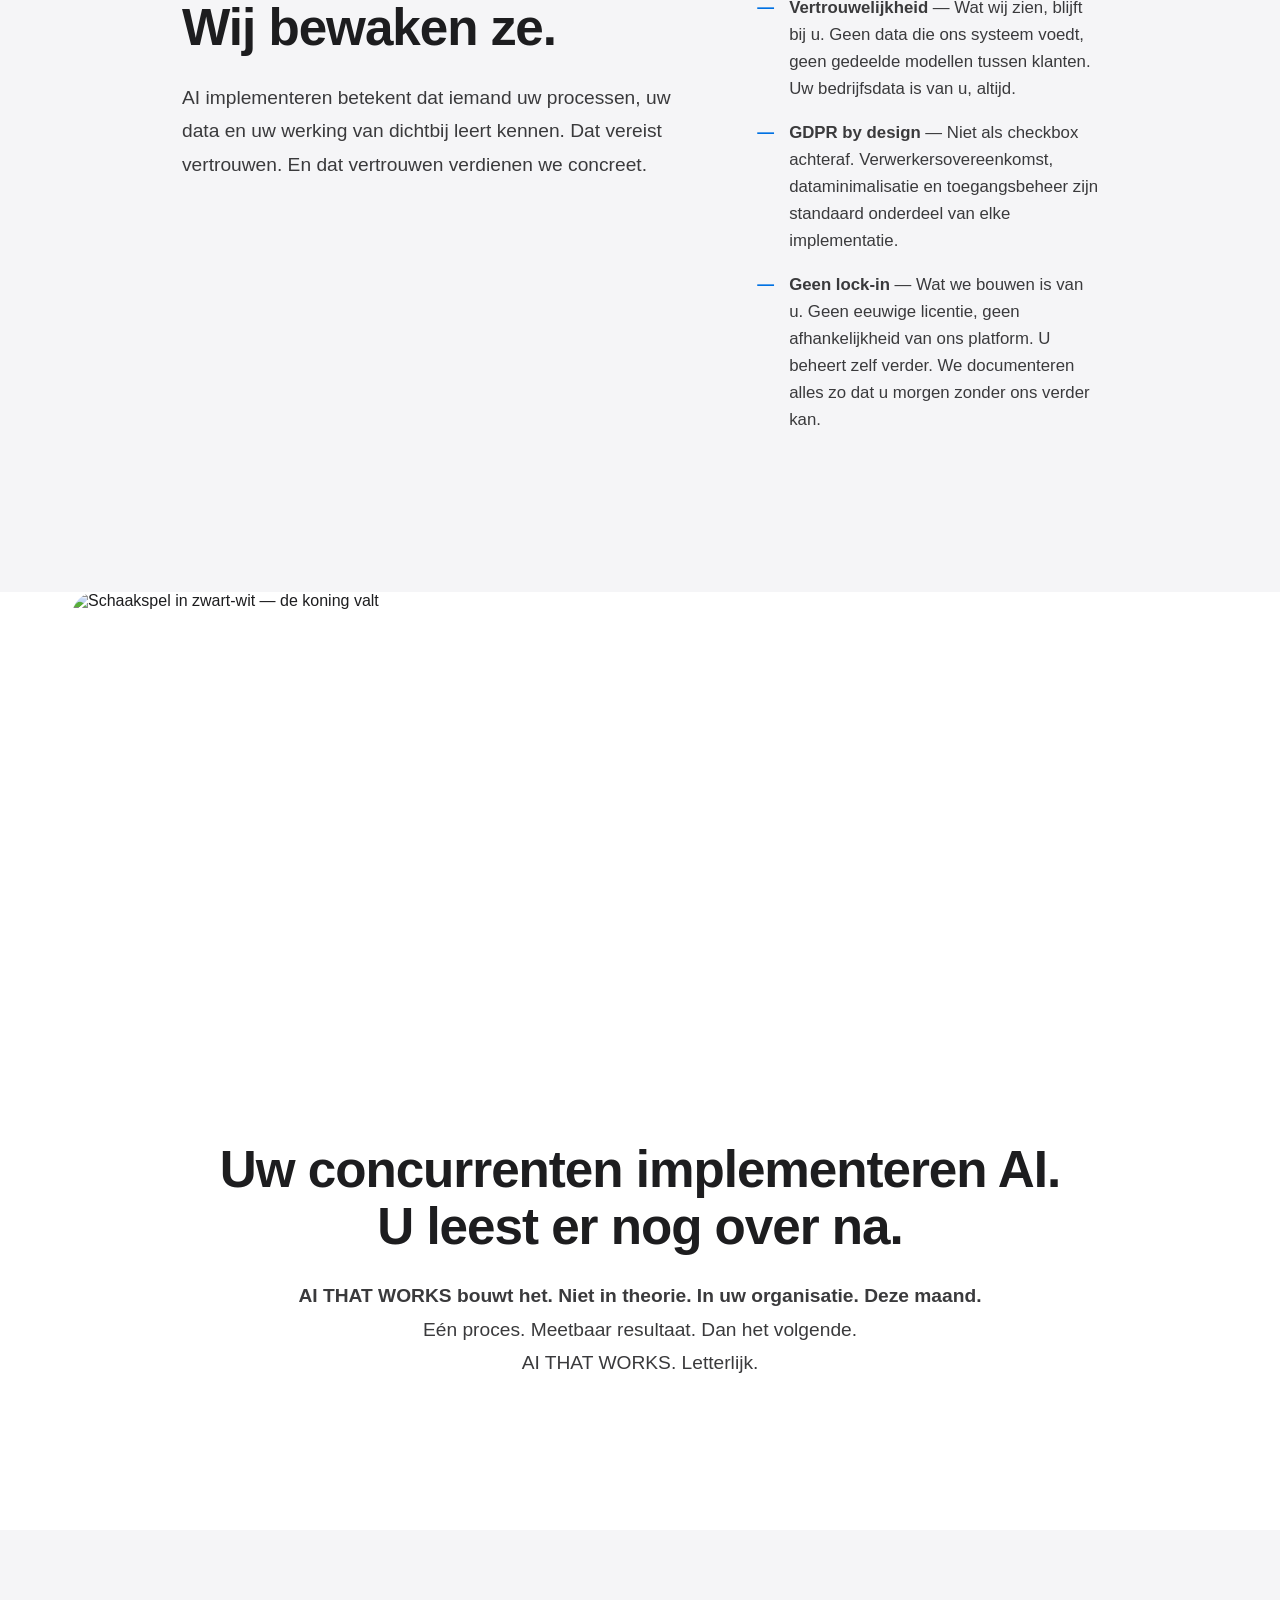
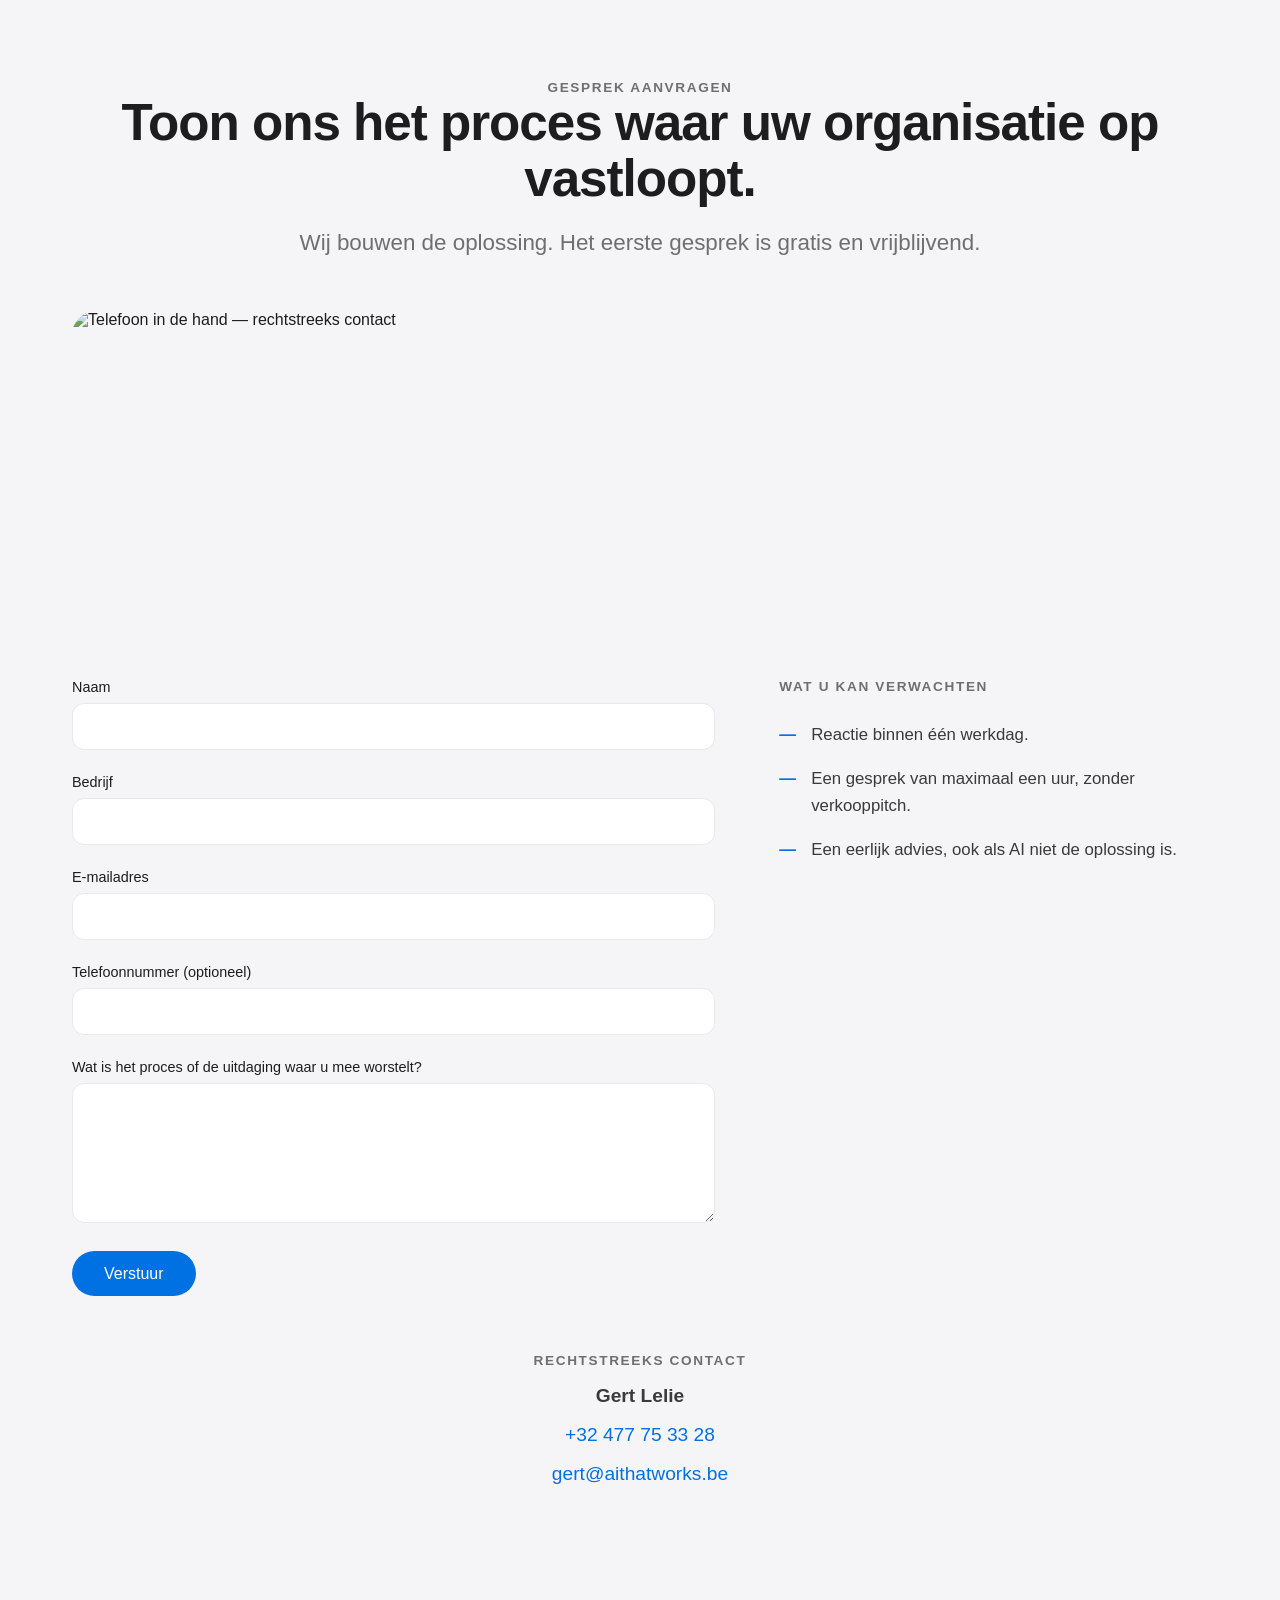
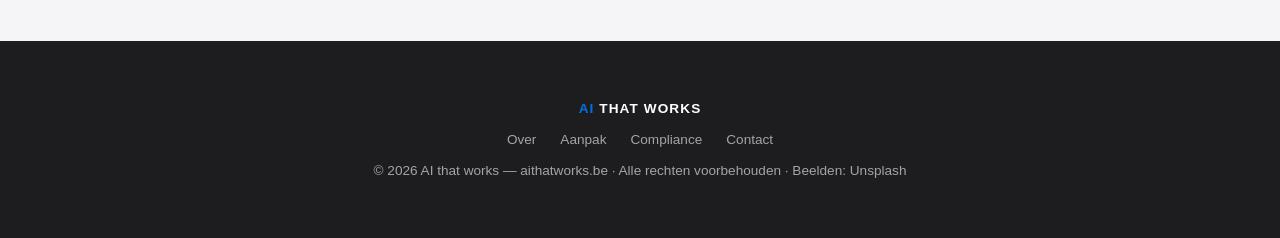
==== commit be8aa57b: "beelden per thema: mens, code, handdruk (zw-w), schaak, contact" ====
--- a/index.html
+++ b/index.html
@@ -202,7 +202,7 @@
   <div class="container">
     <div class="eyebrow fade-up">Het verhaal</div>
     <h2 class="fade-up">Gebouwd uit noodzaak.<br>Bewezen in de praktijk.</h2>
-    <img class="fade-up" loading="lazy" src="https://images.unsplash.com/photo-1462899006636-339e08d1844e?w=1800&q=75&fm=jpg&fit=crop" alt="Wolkenkrabbers die samenkomen tegen de hemel" style="width:100%;height:clamp(200px,32vw,380px);object-fit:cover;border-radius:24px;display:block;margin:2.8rem 0 0">
+    <img class="fade-up" loading="lazy" src="https://images.unsplash.com/photo-1550439062-609e1531270e?w=1800&q=75&fm=jpg&fit=crop" alt="Werken in het donker aan drie schermen" style="width:100%;height:clamp(200px,32vw,380px);object-fit:cover;border-radius:24px;display:block;margin:2.8rem 0 0">
     <p class="fade-up mt-2" style="margin-top:2rem">Ergens in uw organisatie wacht een proces op een mens. Niet omdat het zo ontworpen is. Maar omdat het zo gegroeid is. Iemand die de context kent, de uitzonderingen begrijpt, de juiste mensen kent. Onmisbaar geworden, niet door keuze maar door gewenning.</p>
     <p class="fade-up mt-2">Dat is waar organisaties kwetsbaar worden. Niet bij de grote strategische beslissingen, maar in de dagelijkse stroom van opvolging, goedkeuring en escalatie die altijd ergens op iemand wacht.</p>
     <p class="fade-up mt-2"><b>Ik weet dit omdat ik het zelf was.</b></p>
@@ -223,7 +223,7 @@
       <div class="eyebrow fade-up">Hoe wij werken</div>
       <h2 class="fade-up">E&eacute;n proces. Meetbaar resultaat.<br>Dan het volgende.</h2>
     </div>
-    <img class="fade-up" loading="lazy" src="https://images.unsplash.com/photo-1493397212122-2b85dda8106b?w=1800&q=75&fm=jpg&fit=crop" alt="Golvende moderne gevel tegen een strakblauwe hemel" style="width:100%;height:clamp(200px,32vw,380px);object-fit:cover;border-radius:24px;display:block;margin:3rem 0 0">
+    <img class="fade-up" loading="lazy" src="https://images.unsplash.com/photo-1454165205744-3b78555e5572?w=1800&q=75&fm=jpg&fit=crop" alt="Code op een donker scherm — de oplossing in aanbouw" style="width:100%;height:clamp(200px,32vw,380px);object-fit:cover;border-radius:24px;display:block;margin:3rem 0 0;filter:saturate(.5)">
     <div class="card-grid stagger">
       <div class="card">
         <div class="step-num">01</div>
@@ -251,7 +251,7 @@
 
 <section class="alt" id="compliance">
   <div class="container">
-    <img class="fade-up" loading="lazy" src="https://images.unsplash.com/photo-1449157291145-7efd050a4d0e?w=1800&q=75&fm=jpg&fit=crop" alt="Monochrome torens in de mist" style="width:100%;height:clamp(200px,32vw,380px);object-fit:cover;border-radius:24px;display:block;margin:0 0 3rem">
+    <img class="fade-up" loading="lazy" src="https://images.unsplash.com/photo-1521791136064-7986c2920216?w=1800&q=75&fm=jpg&fit=crop" alt="Handdruk in zwart-wit — vertrouwen bezegeld" style="width:100%;height:clamp(200px,32vw,380px);object-fit:cover;border-radius:24px;display:block;margin:0 0 3rem;filter:grayscale(1)">
     <div class="split">
       <div class="slide-left">
         <div class="eyebrow">Vertrouwen als fundament</div>
@@ -280,7 +280,7 @@
 
 <section style="padding:0">
   <div class="container--wide">
-<img class="fade-up" loading="lazy" src="https://images.unsplash.com/photo-1514565131-fce0801e5785?w=1800&q=75&fm=jpg&fit=crop" alt="Skyline in het blauwe uur met volle maan" style="width:100%;height:clamp(220px,34vw,400px);object-fit:cover;border-radius:24px;display:block">
+<img class="fade-up" loading="lazy" src="https://images.unsplash.com/photo-1528819622765-d6bcf132f793?w=1800&q=75&fm=jpg&fit=crop" alt="Schaakspel in zwart-wit — de koning valt" style="width:100%;height:clamp(220px,34vw,400px);object-fit:cover;border-radius:24px;display:block">
   </div>
 </section>
 
@@ -298,7 +298,7 @@
       <h2 class="fade-up">Toon ons het proces waar uw organisatie op vastloopt.</h2>
       <p class="tagline fade-up" style="margin-top:1rem">Wij bouwen de oplossing. Het eerste gesprek is gratis en vrijblijvend.</p>
     </div>
-    <img class="fade-up" loading="lazy" src="https://images.unsplash.com/photo-1439337153520-7082a56a81f4?w=1800&q=75&fm=jpg&fit=crop" alt="Wit spiraalatrium vol daglicht" style="width:100%;height:clamp(180px,26vw,320px);object-fit:cover;border-radius:24px;display:block;margin:0 0 3rem">
+    <img class="fade-up" loading="lazy" src="https://images.unsplash.com/photo-1512428559087-560fa5ceab42?w=1800&q=75&fm=jpg&fit=crop" alt="Telefoon in de hand — rechtstreeks contact" style="width:100%;height:clamp(180px,26vw,320px);object-fit:cover;border-radius:24px;display:block;margin:0 0 3rem;filter:saturate(.75)">
     <div class="split">
       <form id="cform" class="fade-up" novalidate>
         <div class="form-group"><label for="f-naam">Naam</label><input id="f-naam" type="text" required></div>
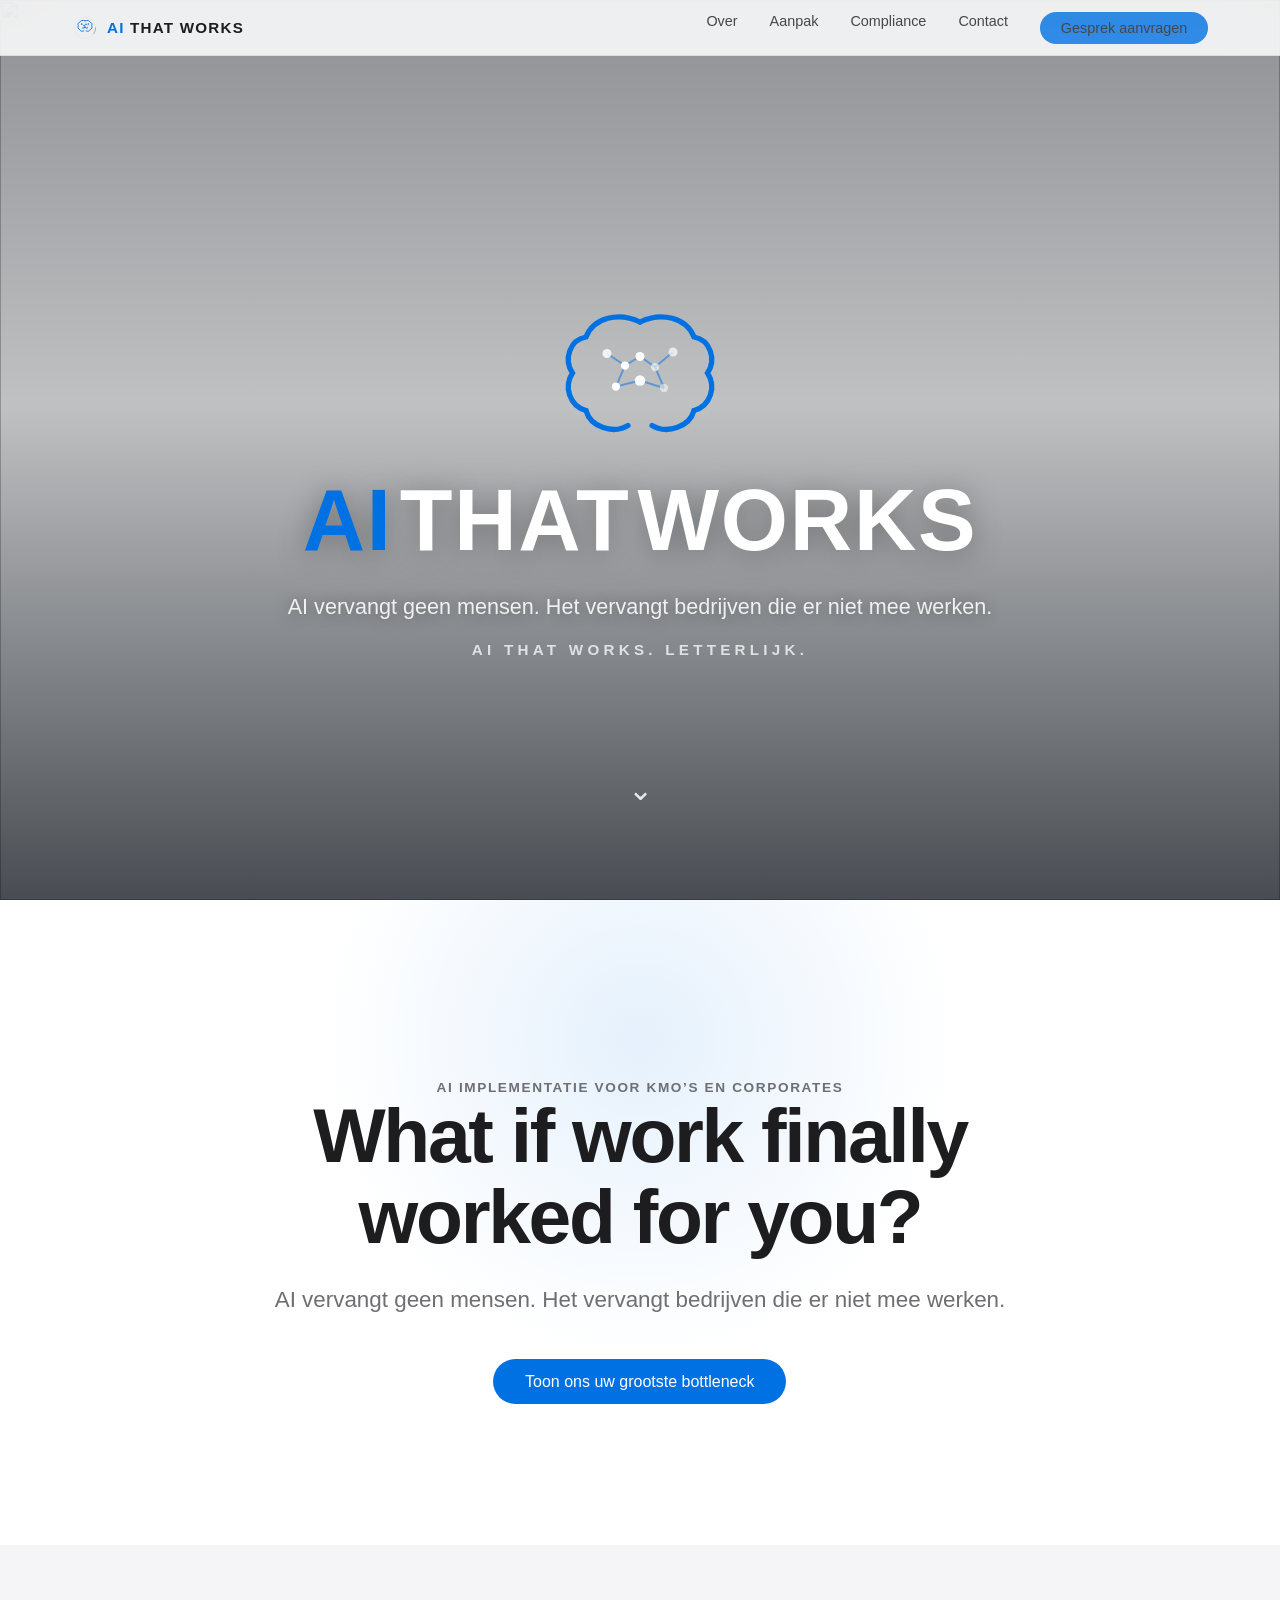
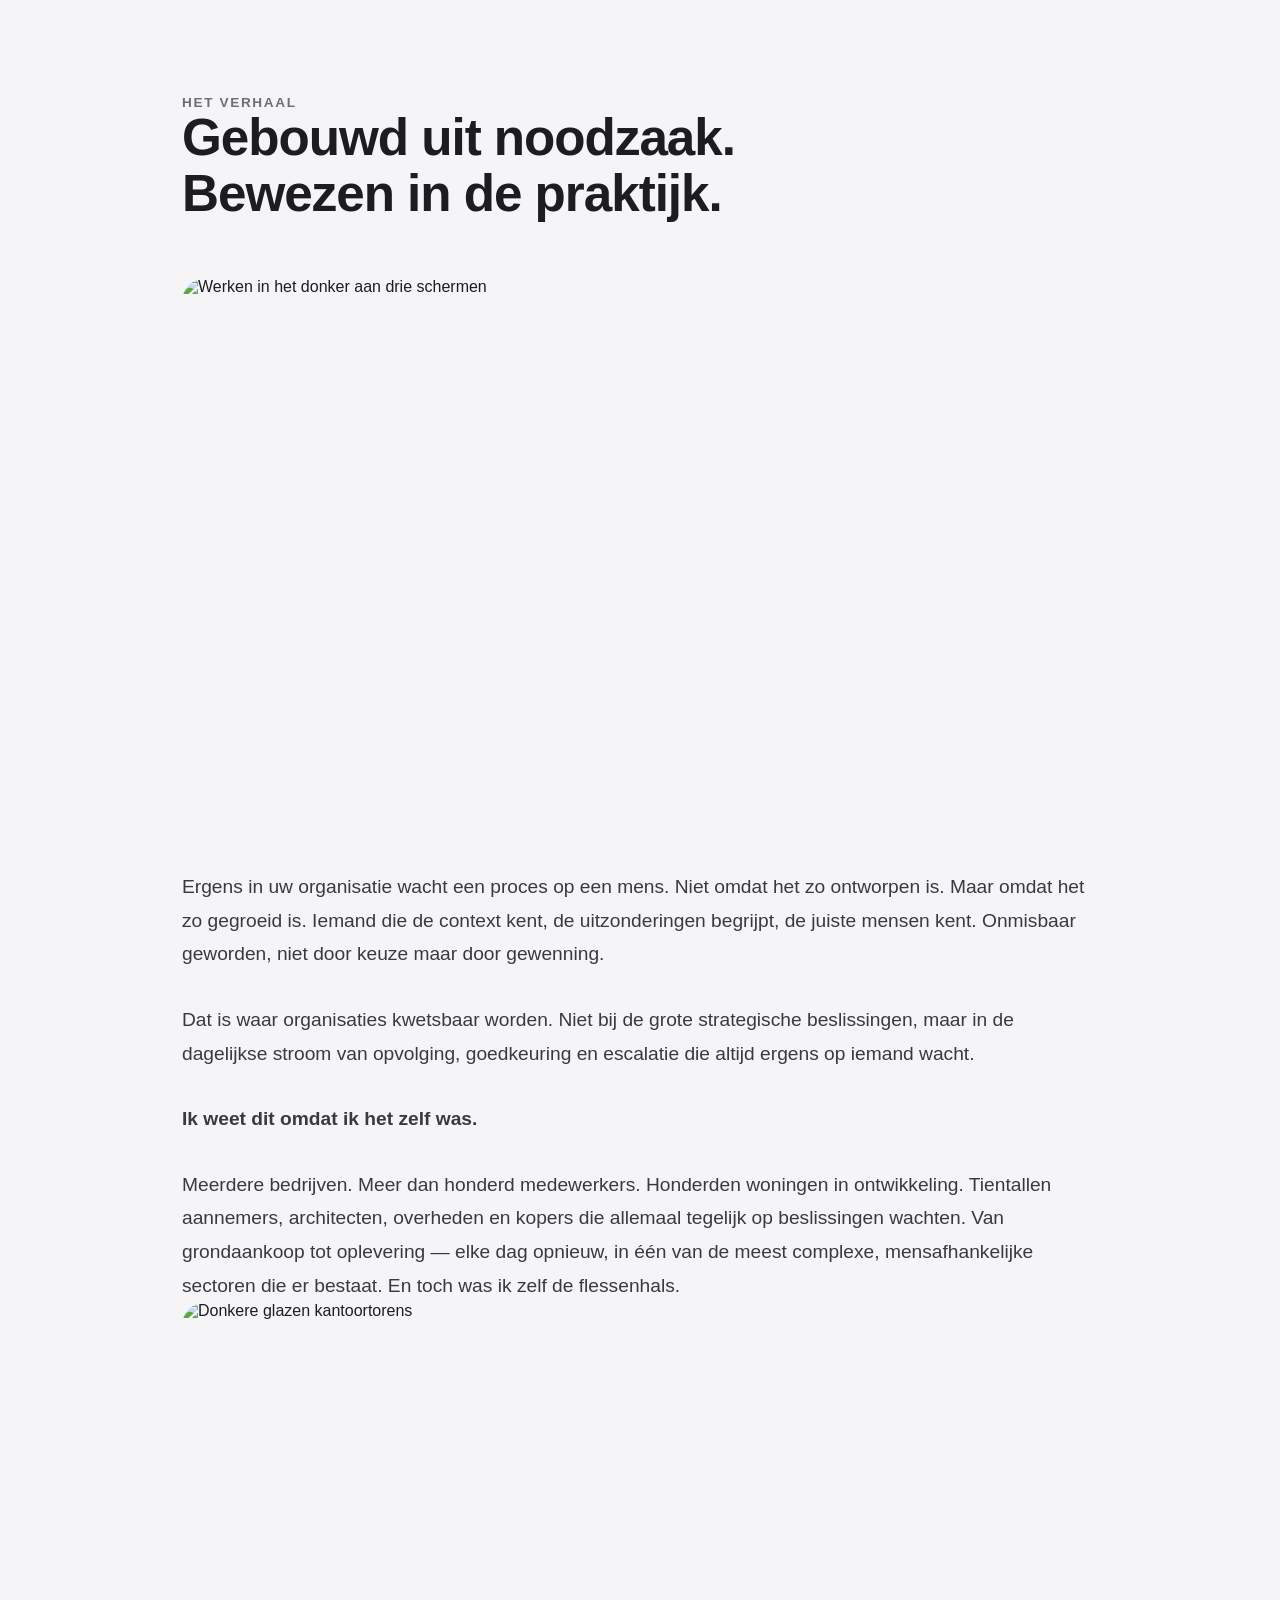
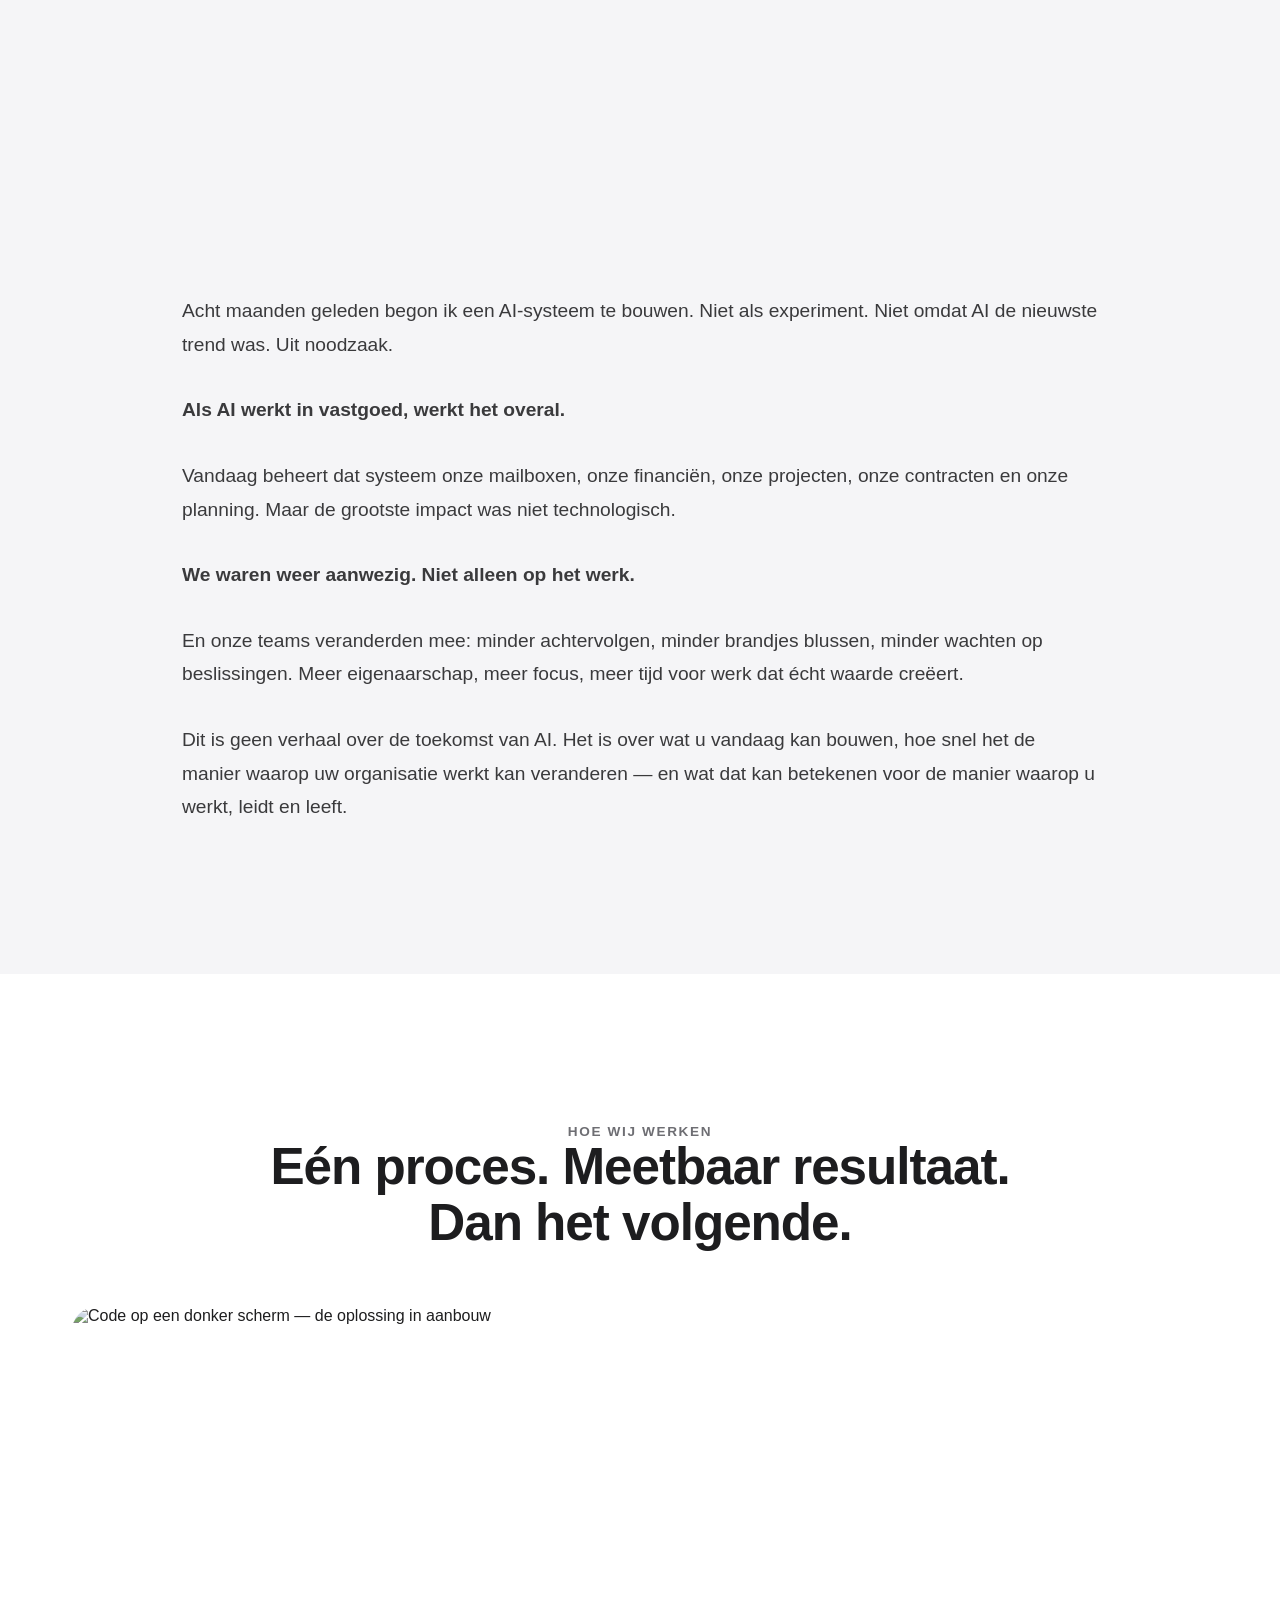
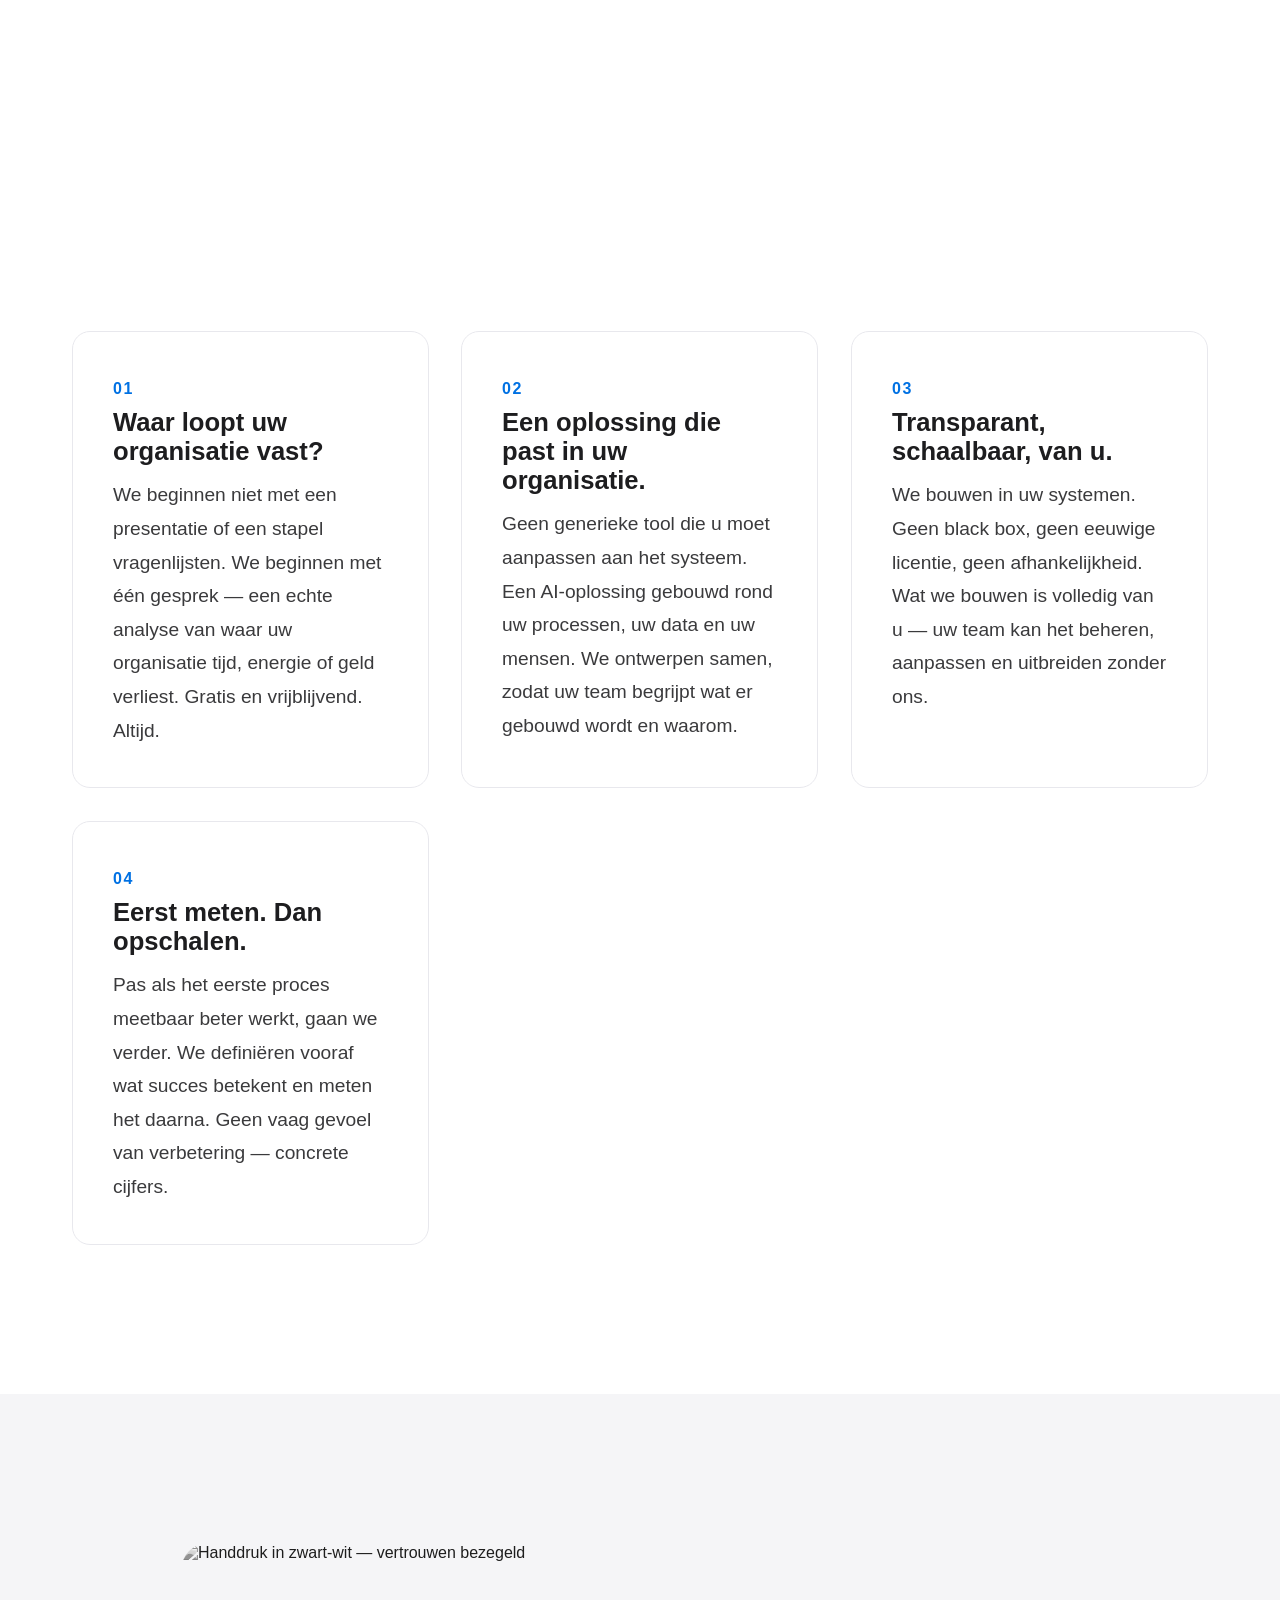
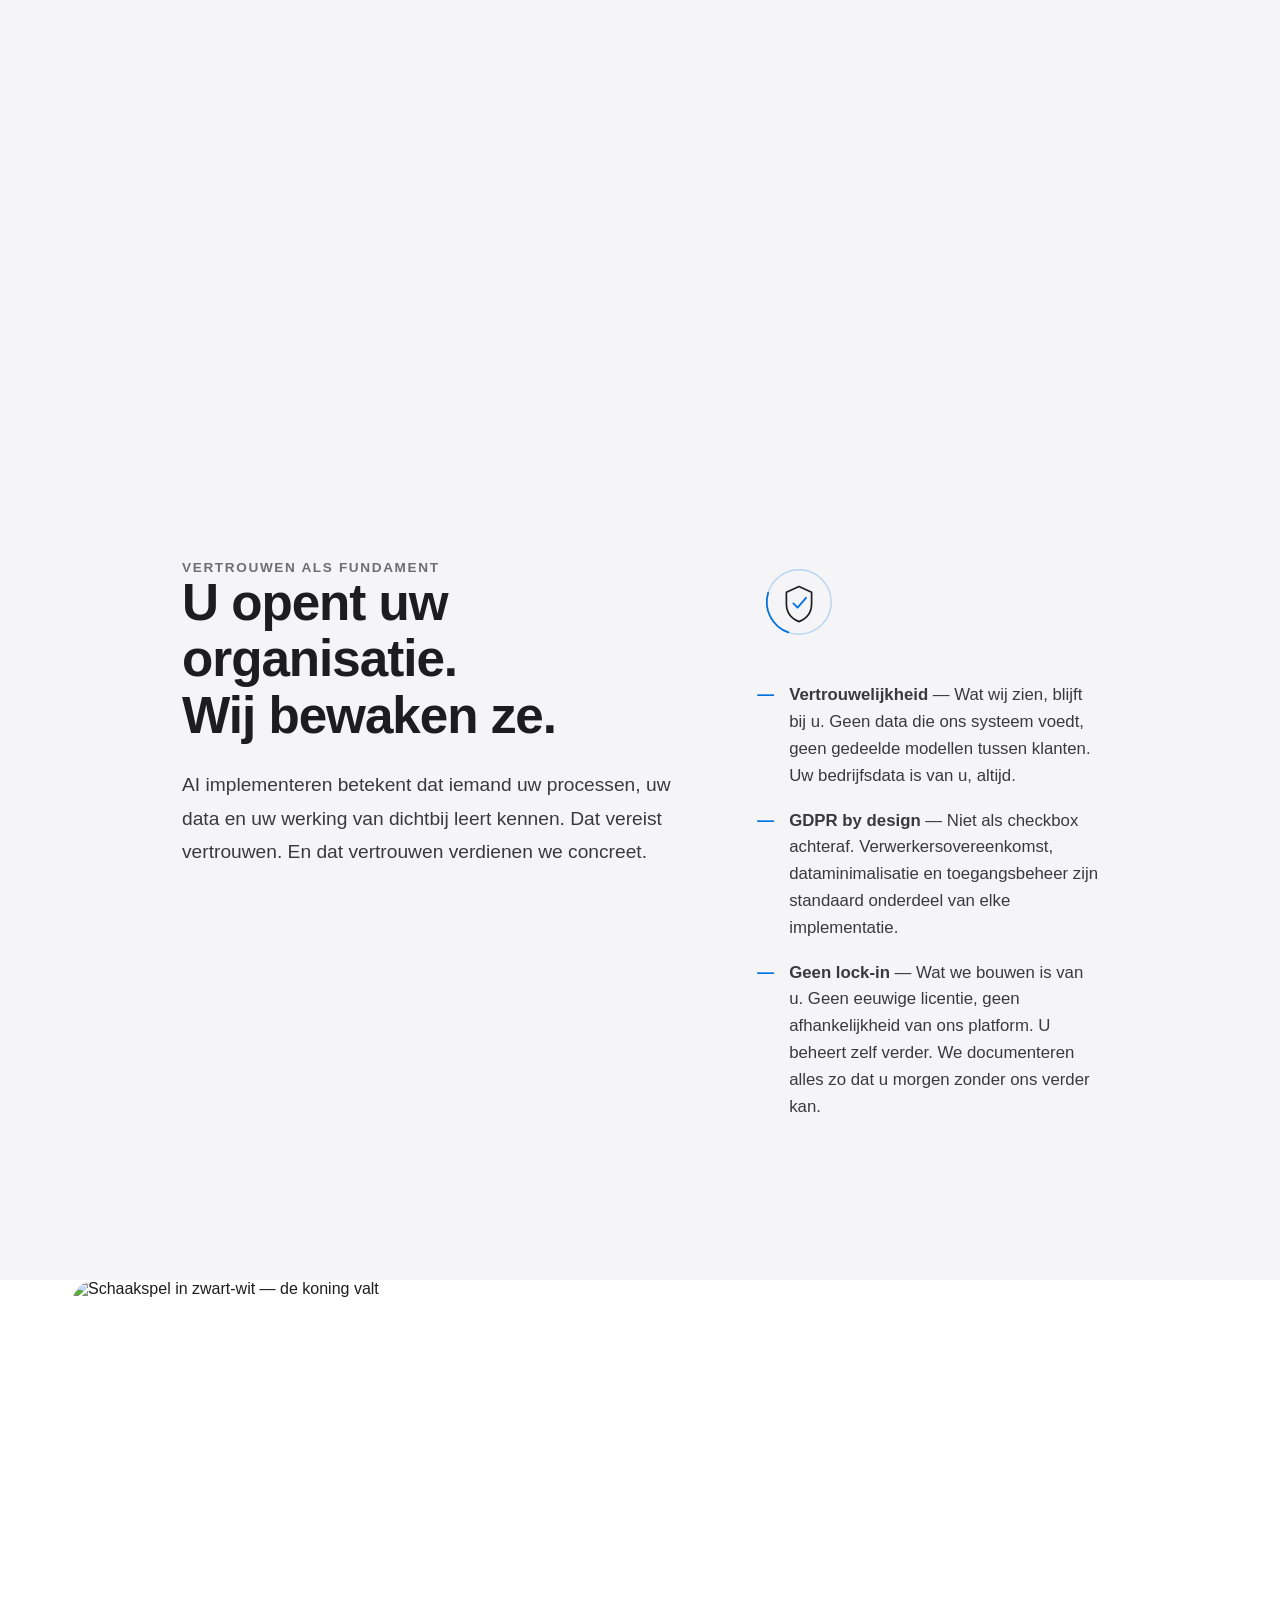
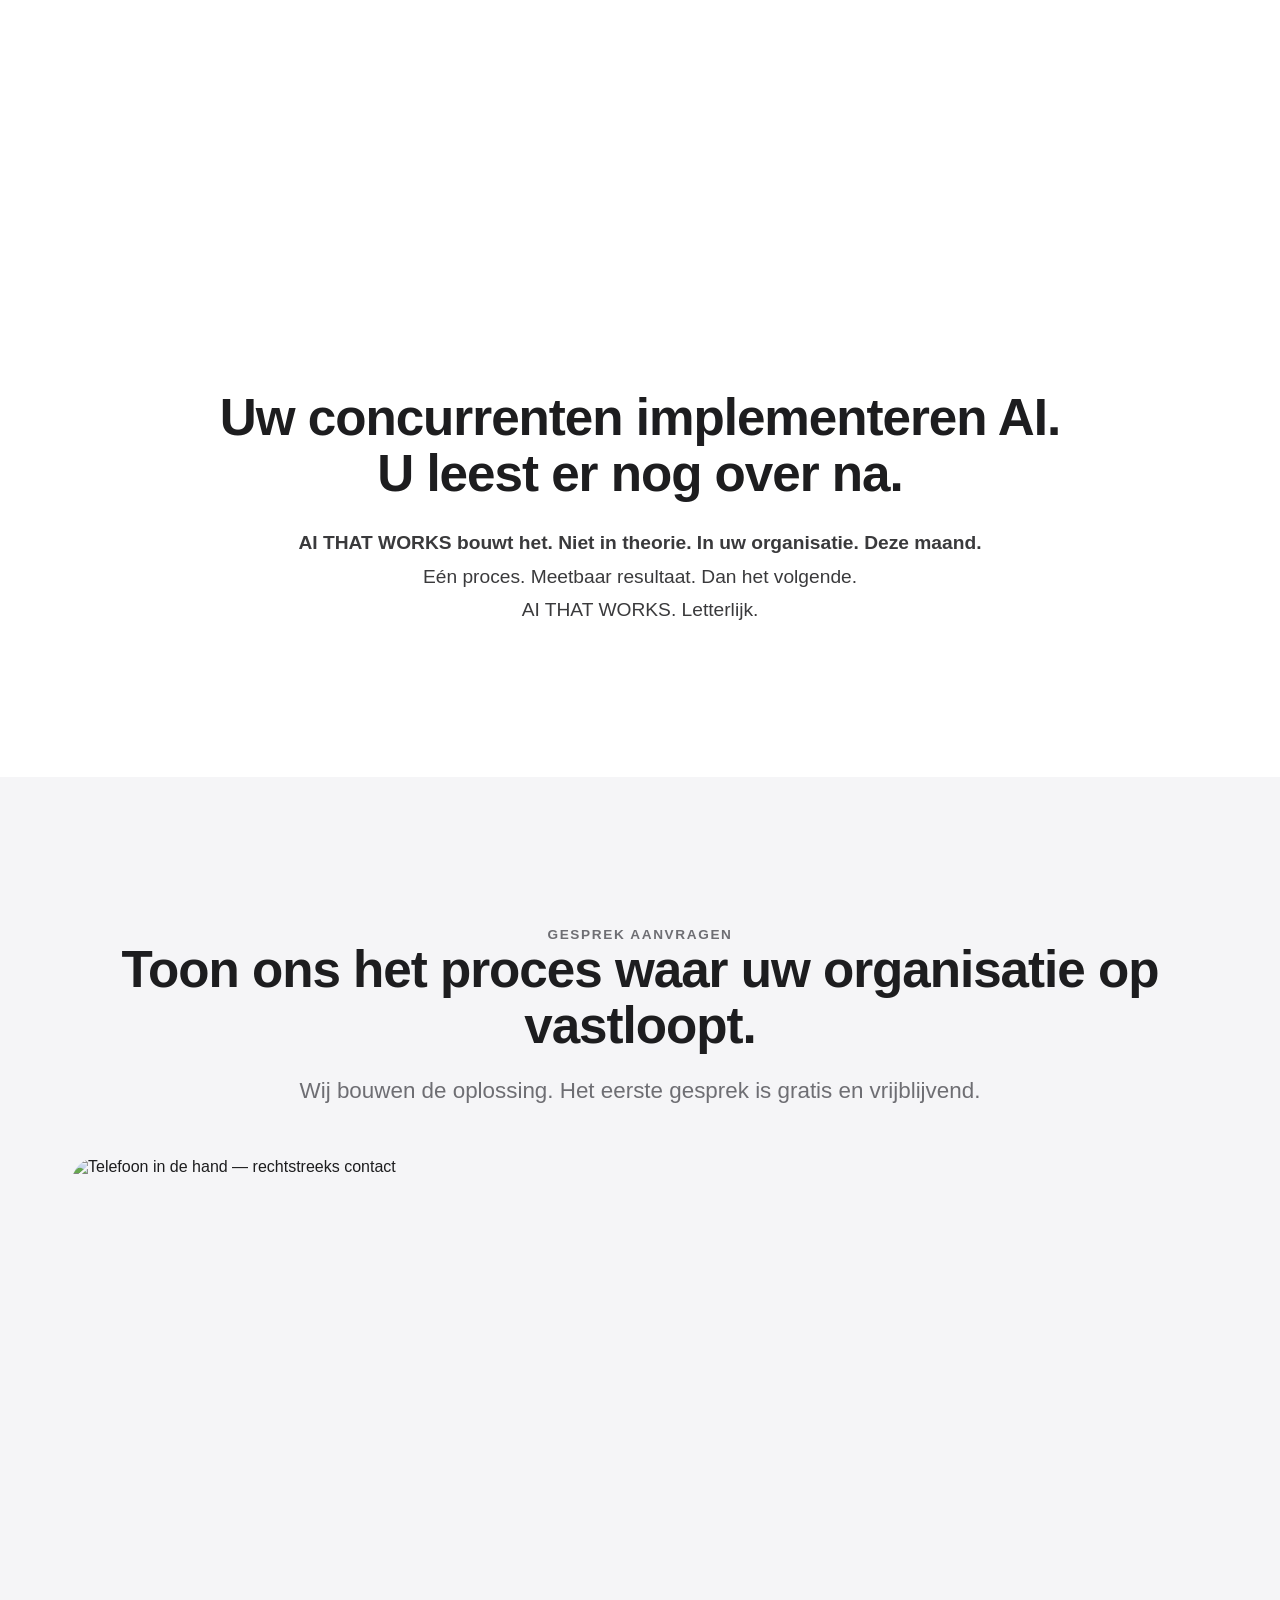
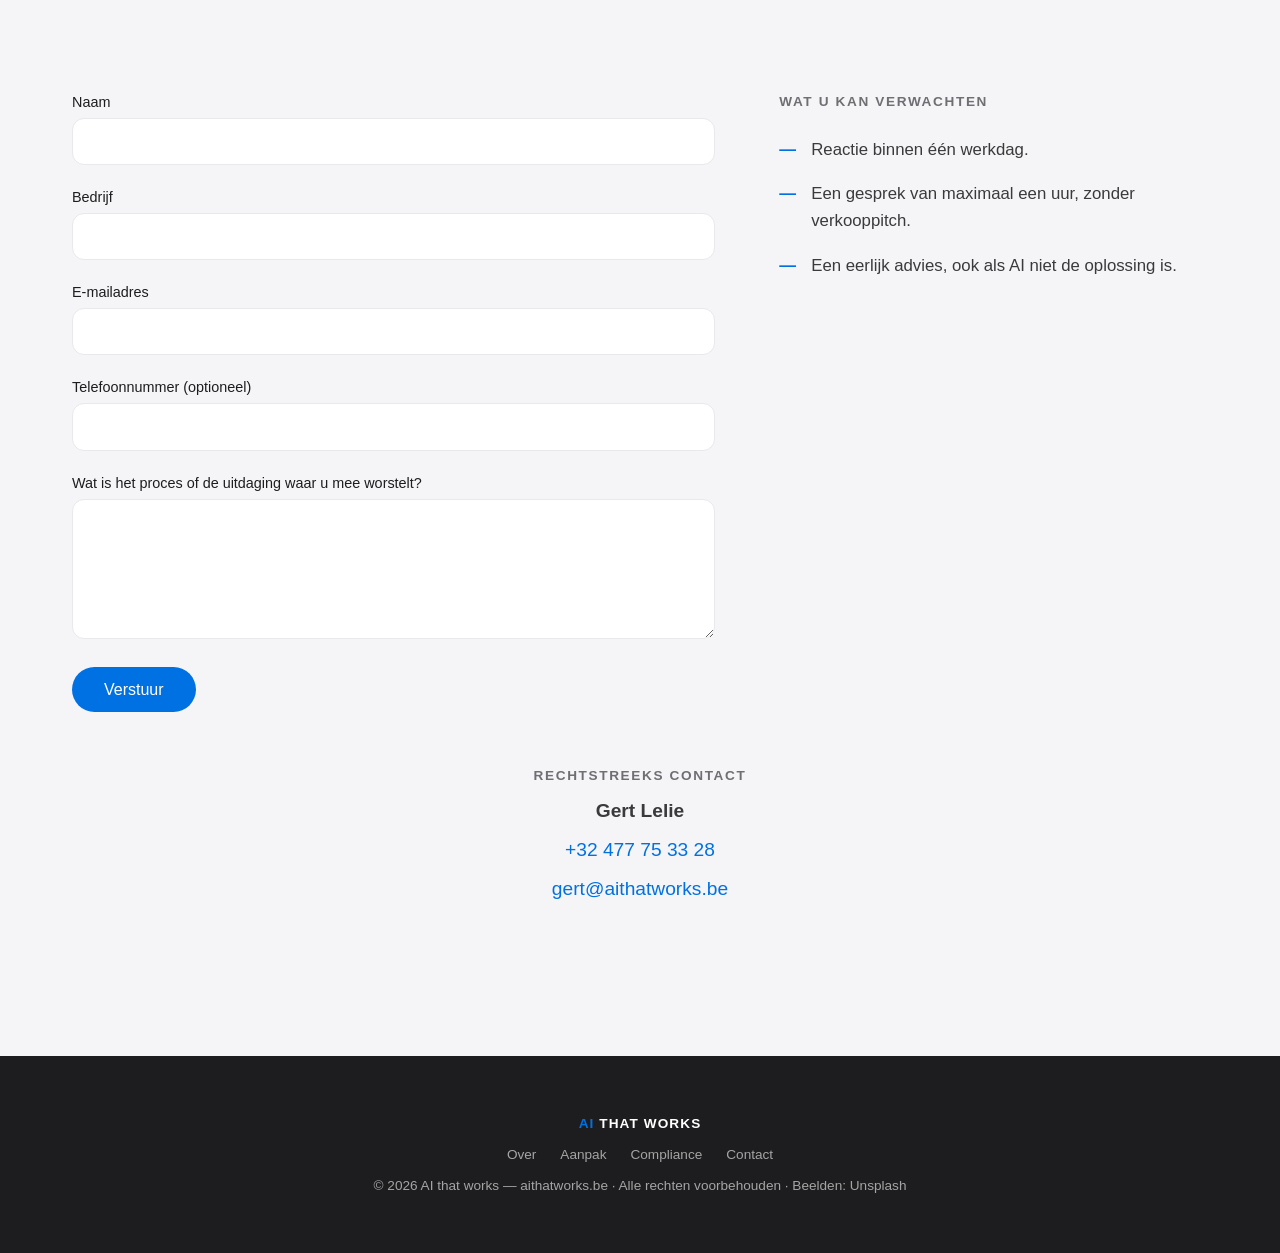
==== commit 478db55c: "beelden groter met meer ademruimte" ====
--- a/index.html
+++ b/index.html
@@ -202,12 +202,12 @@
   <div class="container">
     <div class="eyebrow fade-up">Het verhaal</div>
     <h2 class="fade-up">Gebouwd uit noodzaak.<br>Bewezen in de praktijk.</h2>
-    <img class="fade-up" loading="lazy" src="https://images.unsplash.com/photo-1550439062-609e1531270e?w=1800&q=75&fm=jpg&fit=crop" alt="Werken in het donker aan drie schermen" style="width:100%;height:clamp(200px,32vw,380px);object-fit:cover;border-radius:24px;display:block;margin:2.8rem 0 0">
+    <img class="fade-up" loading="lazy" src="https://images.unsplash.com/photo-1550439062-609e1531270e?w=1800&q=75&fm=jpg&fit=crop" alt="Werken in het donker aan drie schermen" style="width:100%;height:clamp(280px,46vw,560px);object-fit:cover;border-radius:24px;display:block;margin:3.5rem 0 0">
     <p class="fade-up mt-2" style="margin-top:2rem">Ergens in uw organisatie wacht een proces op een mens. Niet omdat het zo ontworpen is. Maar omdat het zo gegroeid is. Iemand die de context kent, de uitzonderingen begrijpt, de juiste mensen kent. Onmisbaar geworden, niet door keuze maar door gewenning.</p>
     <p class="fade-up mt-2">Dat is waar organisaties kwetsbaar worden. Niet bij de grote strategische beslissingen, maar in de dagelijkse stroom van opvolging, goedkeuring en escalatie die altijd ergens op iemand wacht.</p>
     <p class="fade-up mt-2"><b>Ik weet dit omdat ik het zelf was.</b></p>
     <p class="fade-up mt-2">Meerdere bedrijven. Meer dan honderd medewerkers. Honderden woningen in ontwikkeling. Tientallen aannemers, architecten, overheden en kopers die allemaal tegelijk op beslissingen wachten. Van grondaankoop tot oplevering &mdash; elke dag opnieuw, in &eacute;&eacute;n van de meest complexe, mensafhankelijke sectoren die er bestaat. En toch was ik zelf de flessenhals.</p>
-    <img class="fade-up" style="width:100%;height:clamp(220px,38vw,440px);object-fit:cover;border-radius:24px;display:block" loading="lazy" src="https://images.unsplash.com/photo-1486406146926-c627a92ad1ab?w=1800&q=75&fm=jpg&fit=crop" alt="Donkere glazen kantoortorens" style="width:100%;height:clamp(220px,38vw,440px);object-fit:cover;border-radius:24px;display:block;margin:2.5rem 0">
+    <img class="fade-up" style="width:100%;height:clamp(280px,46vw,560px);object-fit:cover;border-radius:24px;display:block" loading="lazy" src="https://images.unsplash.com/photo-1486406146926-c627a92ad1ab?w=1800&q=75&fm=jpg&fit=crop" alt="Donkere glazen kantoortorens" style="width:100%;height:clamp(280px,46vw,560px);object-fit:cover;border-radius:24px;display:block;margin:3.5rem 0">
     <p class="fade-up mt-2">Acht maanden geleden begon ik een AI-systeem te bouwen. Niet als experiment. Niet omdat AI de nieuwste trend was. Uit noodzaak.</p>
     <p class="fade-up mt-2"><b>Als AI werkt in vastgoed, werkt het overal.</b></p>
     <p class="fade-up mt-2">Vandaag beheert dat systeem onze mailboxen, onze financi&euml;n, onze projecten, onze contracten en onze planning. Maar de grootste impact was niet technologisch.</p>
@@ -223,7 +223,7 @@
       <div class="eyebrow fade-up">Hoe wij werken</div>
       <h2 class="fade-up">E&eacute;n proces. Meetbaar resultaat.<br>Dan het volgende.</h2>
     </div>
-    <img class="fade-up" loading="lazy" src="https://images.unsplash.com/photo-1454165205744-3b78555e5572?w=1800&q=75&fm=jpg&fit=crop" alt="Code op een donker scherm — de oplossing in aanbouw" style="width:100%;height:clamp(200px,32vw,380px);object-fit:cover;border-radius:24px;display:block;margin:3rem 0 0;filter:saturate(.5)">
+    <img class="fade-up" loading="lazy" src="https://images.unsplash.com/photo-1454165205744-3b78555e5572?w=1800&q=75&fm=jpg&fit=crop" alt="Code op een donker scherm — de oplossing in aanbouw" style="width:100%;height:clamp(280px,46vw,560px);object-fit:cover;border-radius:24px;display:block;margin:3.5rem 0 0;filter:saturate(.5)">
     <div class="card-grid stagger">
       <div class="card">
         <div class="step-num">01</div>
@@ -251,7 +251,7 @@
 
 <section class="alt" id="compliance">
   <div class="container">
-    <img class="fade-up" loading="lazy" src="https://images.unsplash.com/photo-1521791136064-7986c2920216?w=1800&q=75&fm=jpg&fit=crop" alt="Handdruk in zwart-wit — vertrouwen bezegeld" style="width:100%;height:clamp(200px,32vw,380px);object-fit:cover;border-radius:24px;display:block;margin:0 0 3rem;filter:grayscale(1)">
+    <img class="fade-up" loading="lazy" src="https://images.unsplash.com/photo-1521791136064-7986c2920216?w=1800&q=75&fm=jpg&fit=crop" alt="Handdruk in zwart-wit — vertrouwen bezegeld" style="width:100%;height:clamp(280px,46vw,560px);object-fit:cover;border-radius:24px;display:block;margin:0 0 3.5rem;filter:grayscale(1)">
     <div class="split">
       <div class="slide-left">
         <div class="eyebrow">Vertrouwen als fundament</div>
@@ -280,7 +280,7 @@
 
 <section style="padding:0">
   <div class="container--wide">
-<img class="fade-up" loading="lazy" src="https://images.unsplash.com/photo-1528819622765-d6bcf132f793?w=1800&q=75&fm=jpg&fit=crop" alt="Schaakspel in zwart-wit — de koning valt" style="width:100%;height:clamp(220px,34vw,400px);object-fit:cover;border-radius:24px;display:block">
+<img class="fade-up" loading="lazy" src="https://images.unsplash.com/photo-1528819622765-d6bcf132f793?w=1800&q=75&fm=jpg&fit=crop" alt="Schaakspel in zwart-wit — de koning valt" style="width:100%;height:clamp(280px,46vw,560px);object-fit:cover;border-radius:24px;display:block">
   </div>
 </section>
 
@@ -298,7 +298,7 @@
       <h2 class="fade-up">Toon ons het proces waar uw organisatie op vastloopt.</h2>
       <p class="tagline fade-up" style="margin-top:1rem">Wij bouwen de oplossing. Het eerste gesprek is gratis en vrijblijvend.</p>
     </div>
-    <img class="fade-up" loading="lazy" src="https://images.unsplash.com/photo-1512428559087-560fa5ceab42?w=1800&q=75&fm=jpg&fit=crop" alt="Telefoon in de hand — rechtstreeks contact" style="width:100%;height:clamp(180px,26vw,320px);object-fit:cover;border-radius:24px;display:block;margin:0 0 3rem;filter:saturate(.75)">
+    <img class="fade-up" loading="lazy" src="https://images.unsplash.com/photo-1512428559087-560fa5ceab42?w=1800&q=75&fm=jpg&fit=crop" alt="Telefoon in de hand — rechtstreeks contact" style="width:100%;height:clamp(260px,40vw,480px);object-fit:cover;border-radius:24px;display:block;margin:0 0 3.5rem;filter:saturate(.75)">
     <div class="split">
       <form id="cform" class="fade-up" novalidate>
         <div class="form-group"><label for="f-naam">Naam</label><input id="f-naam" type="text" required></div>
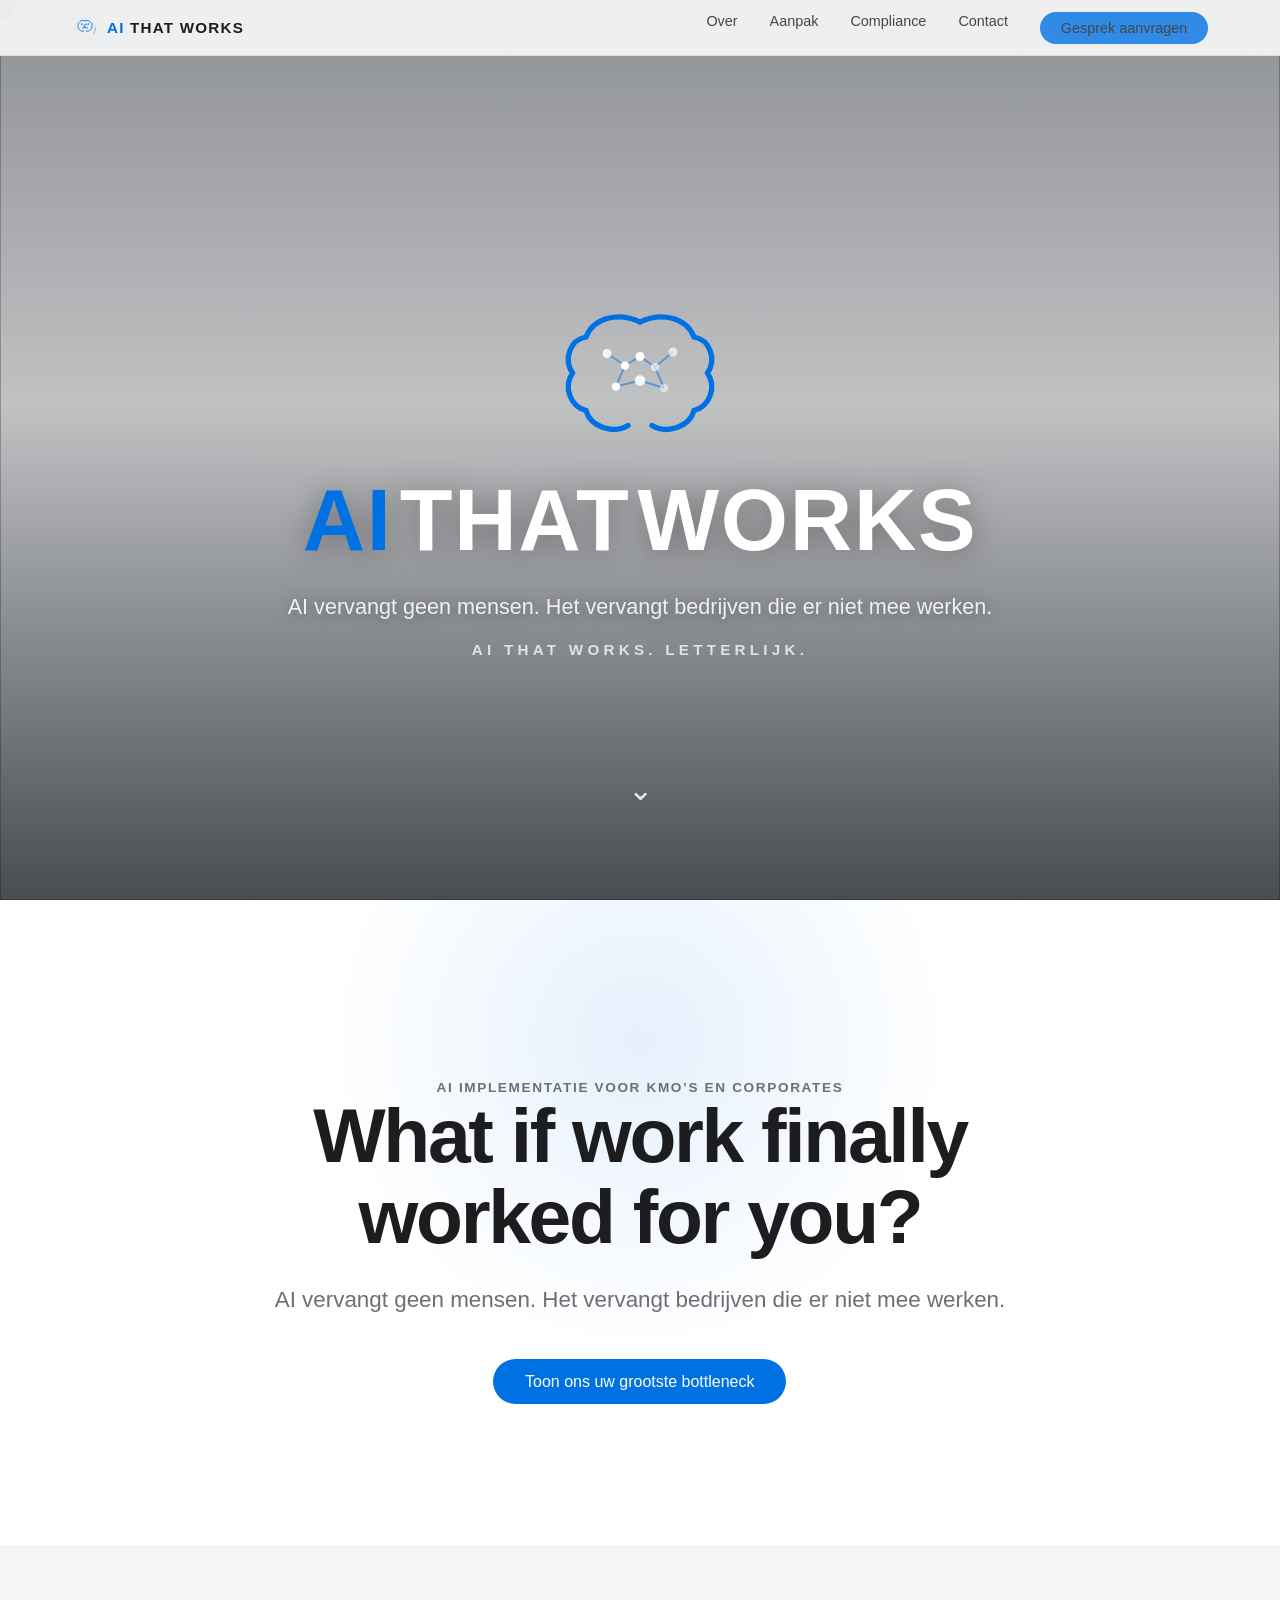
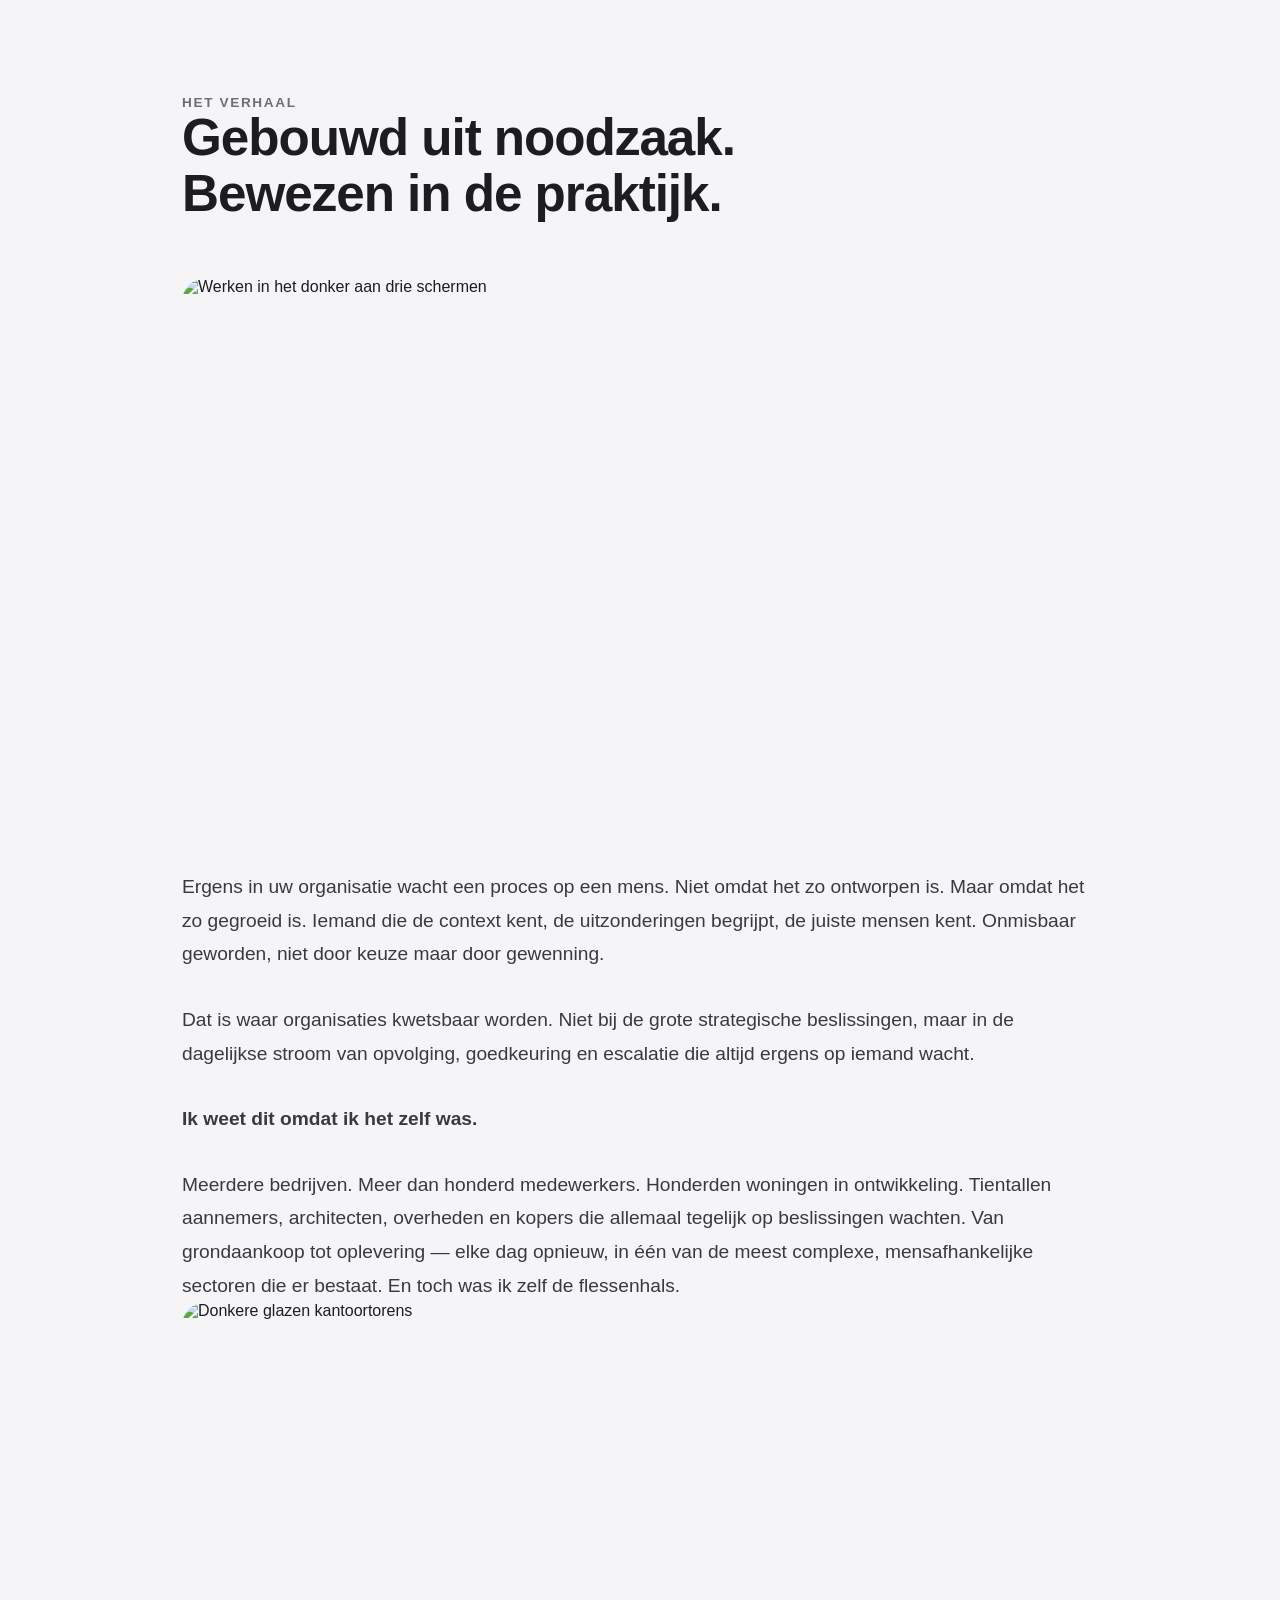
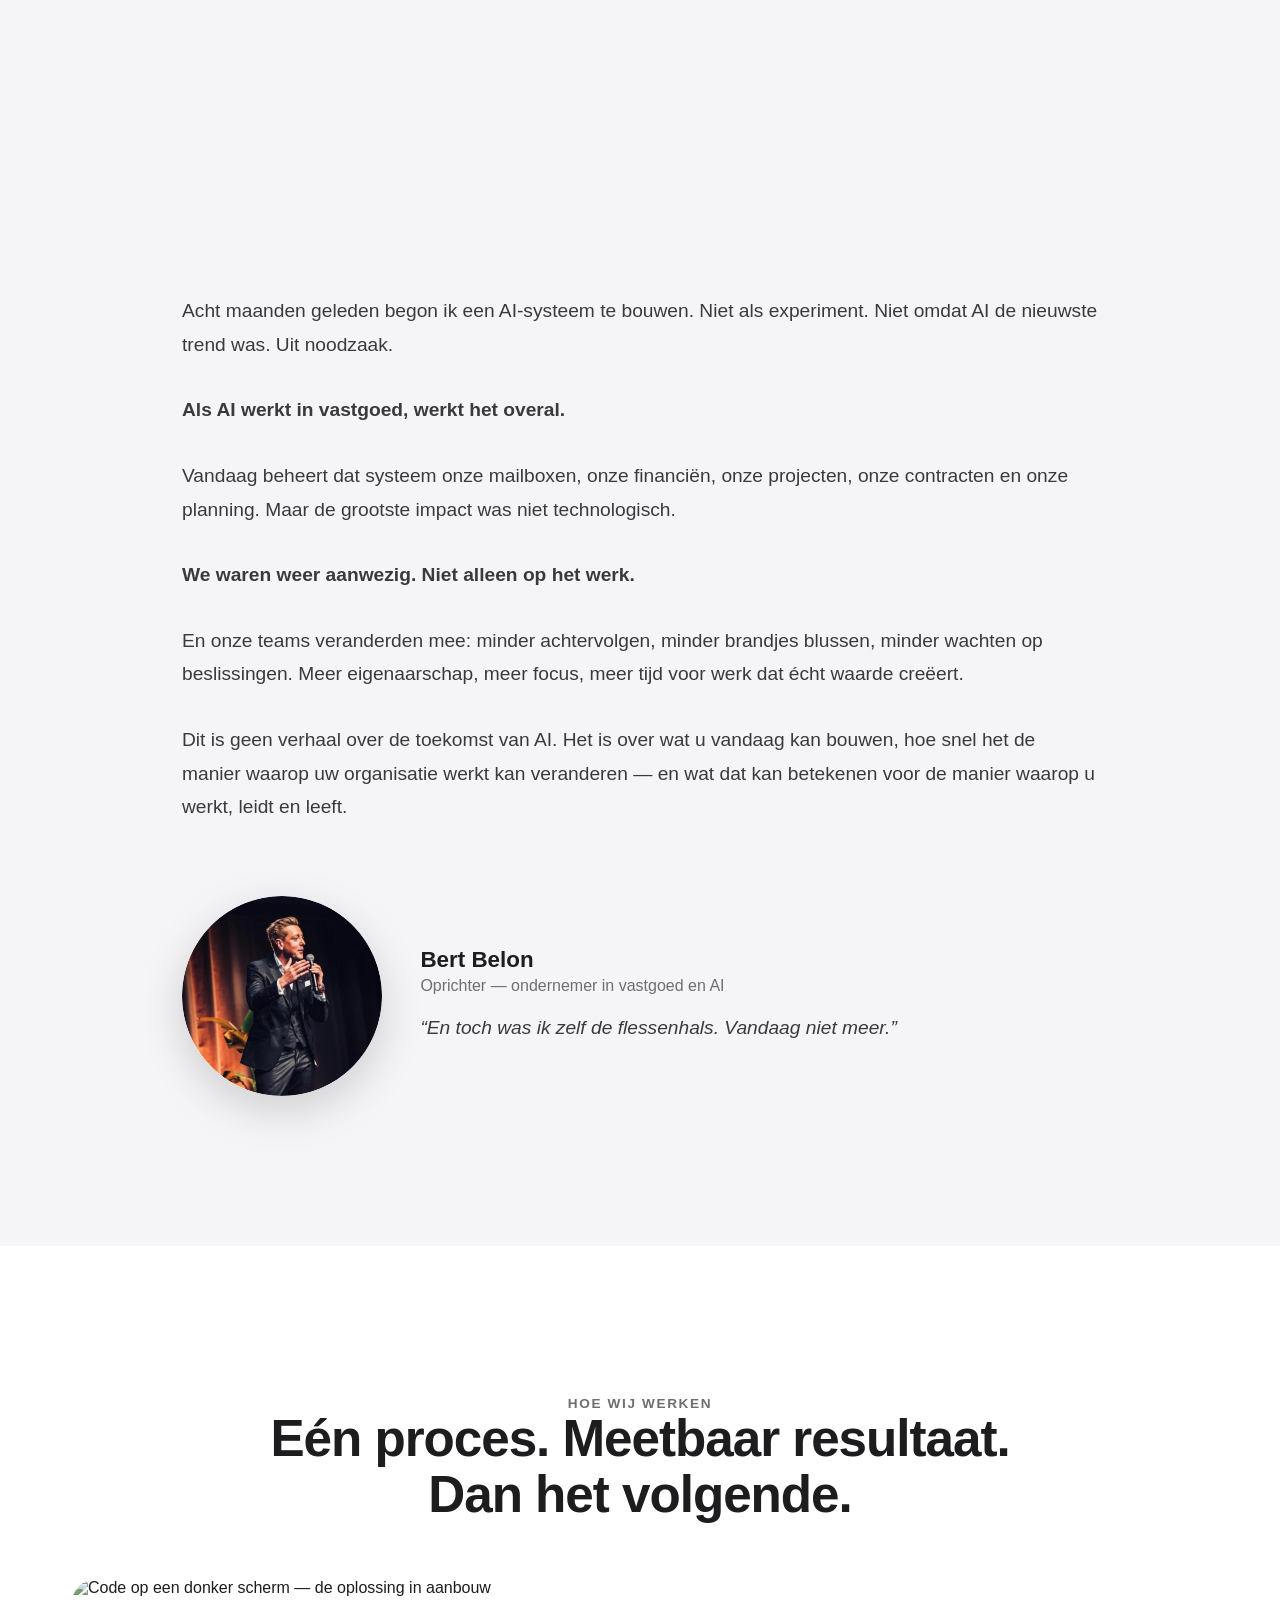
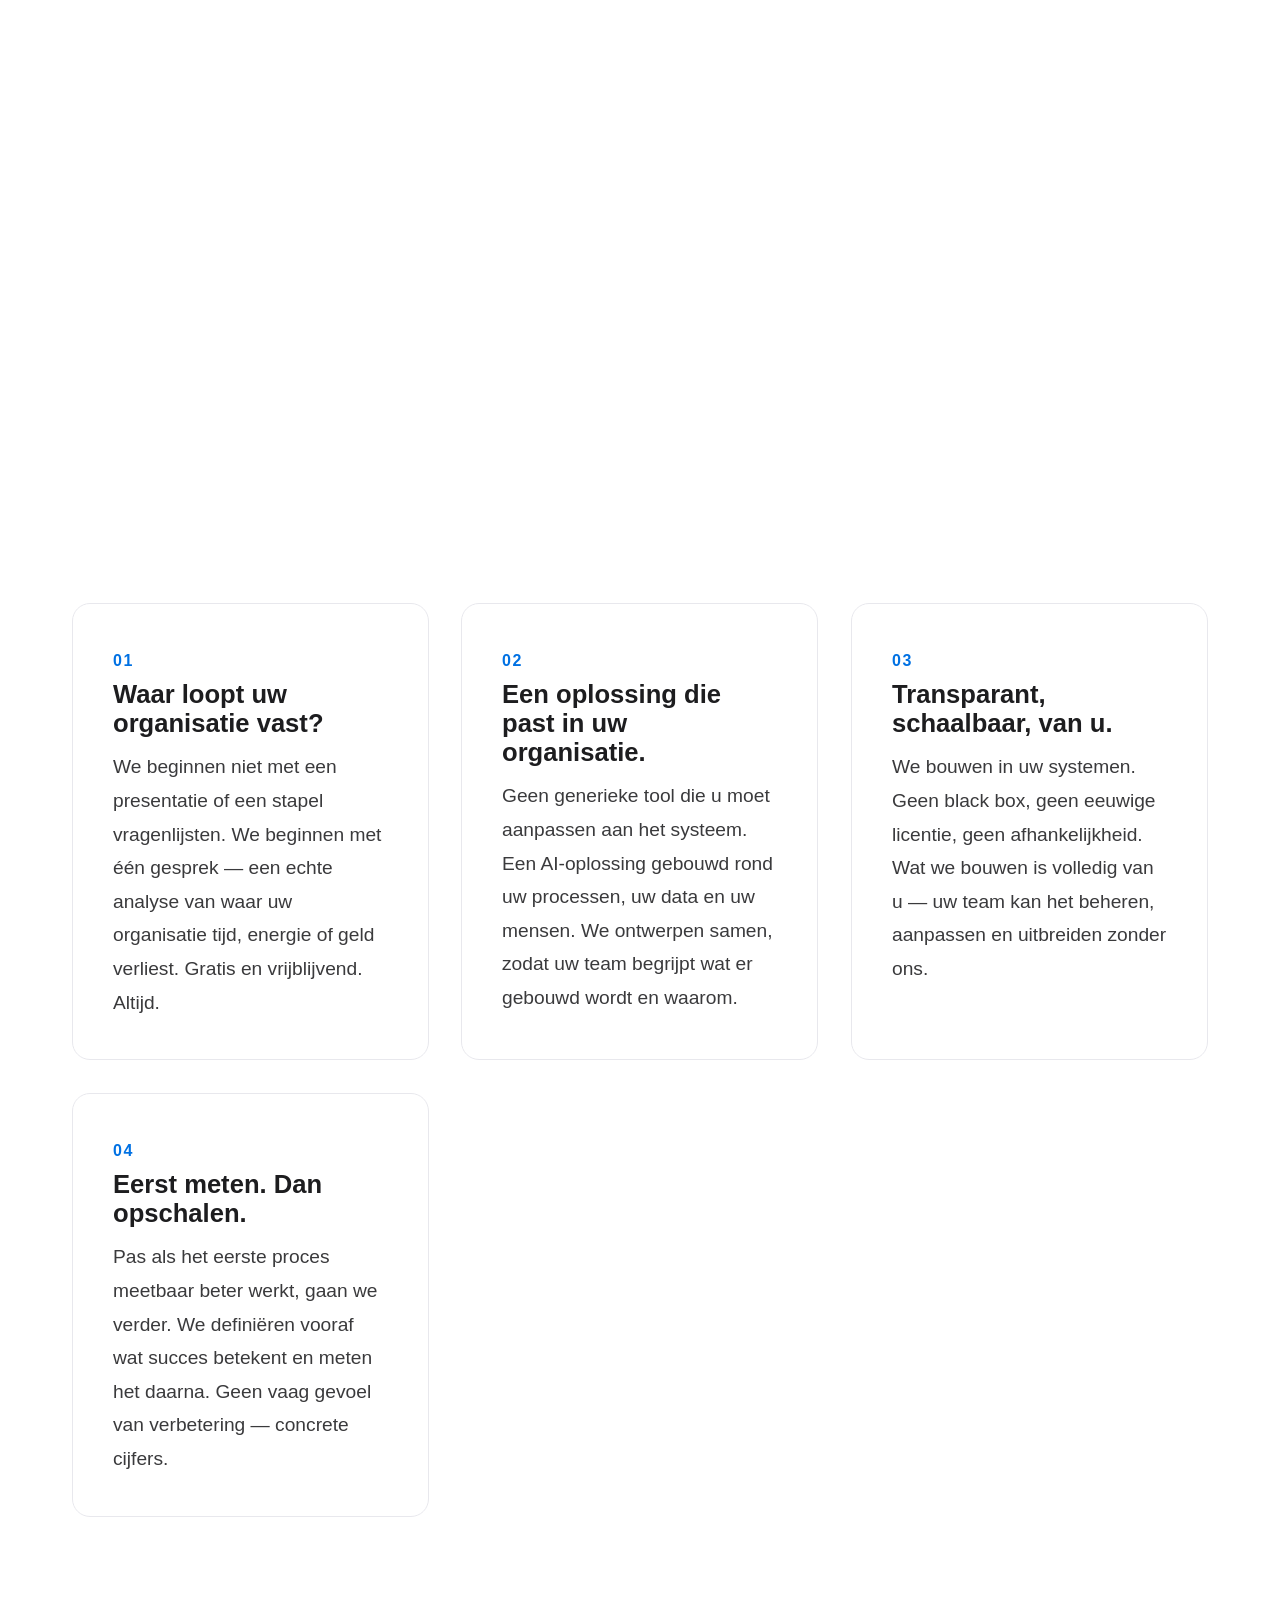
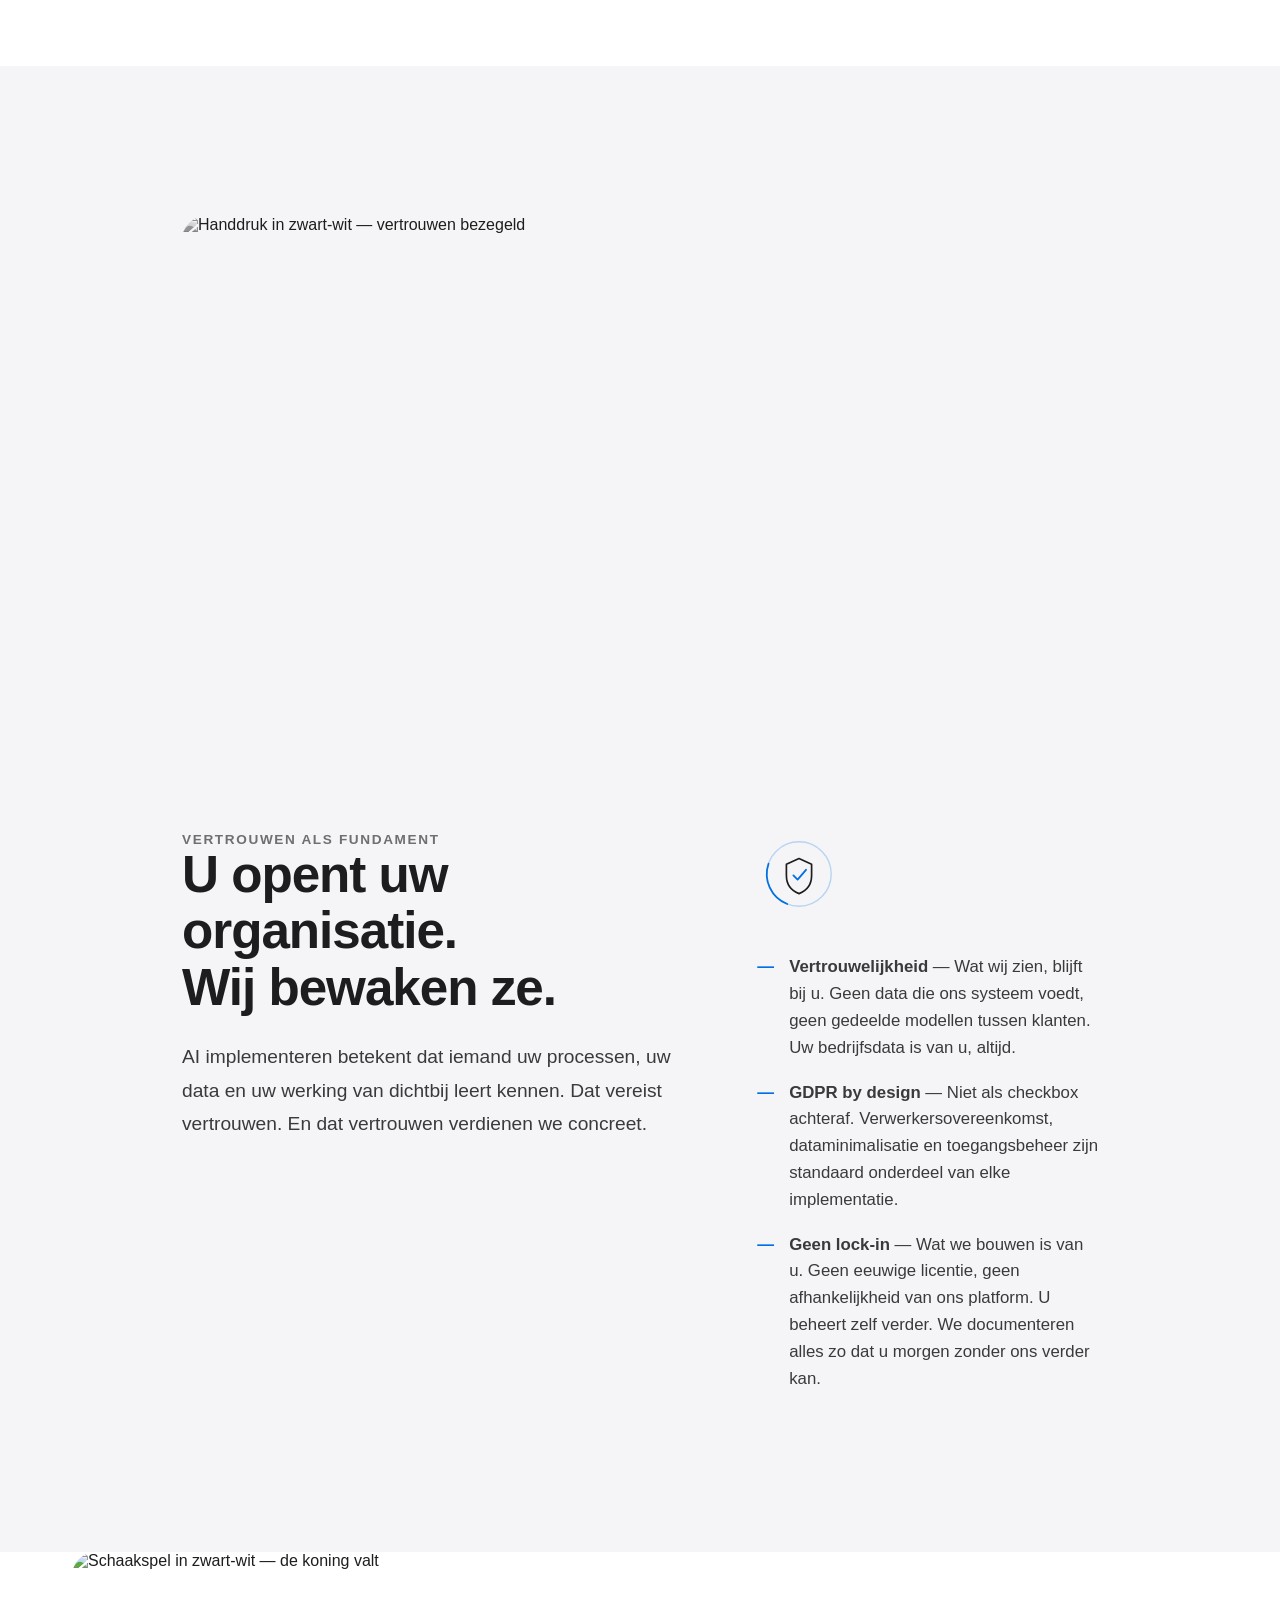
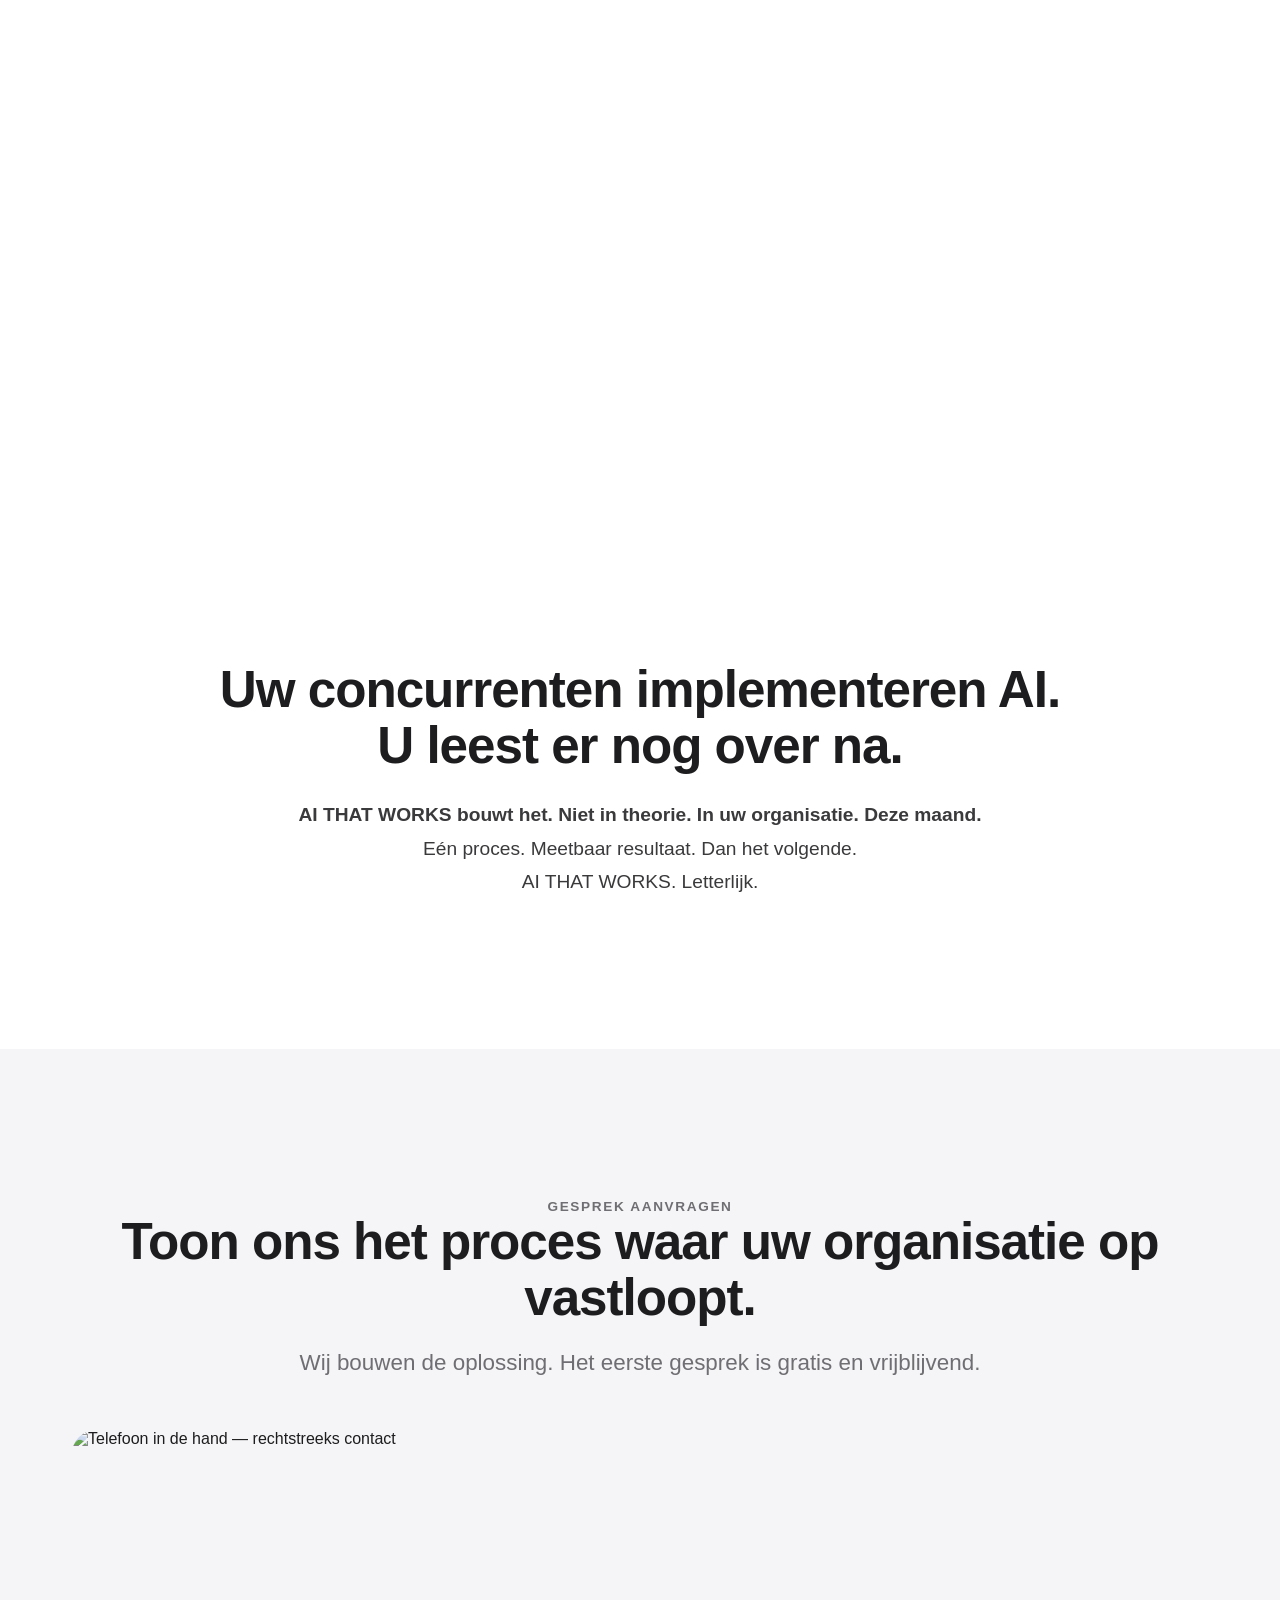
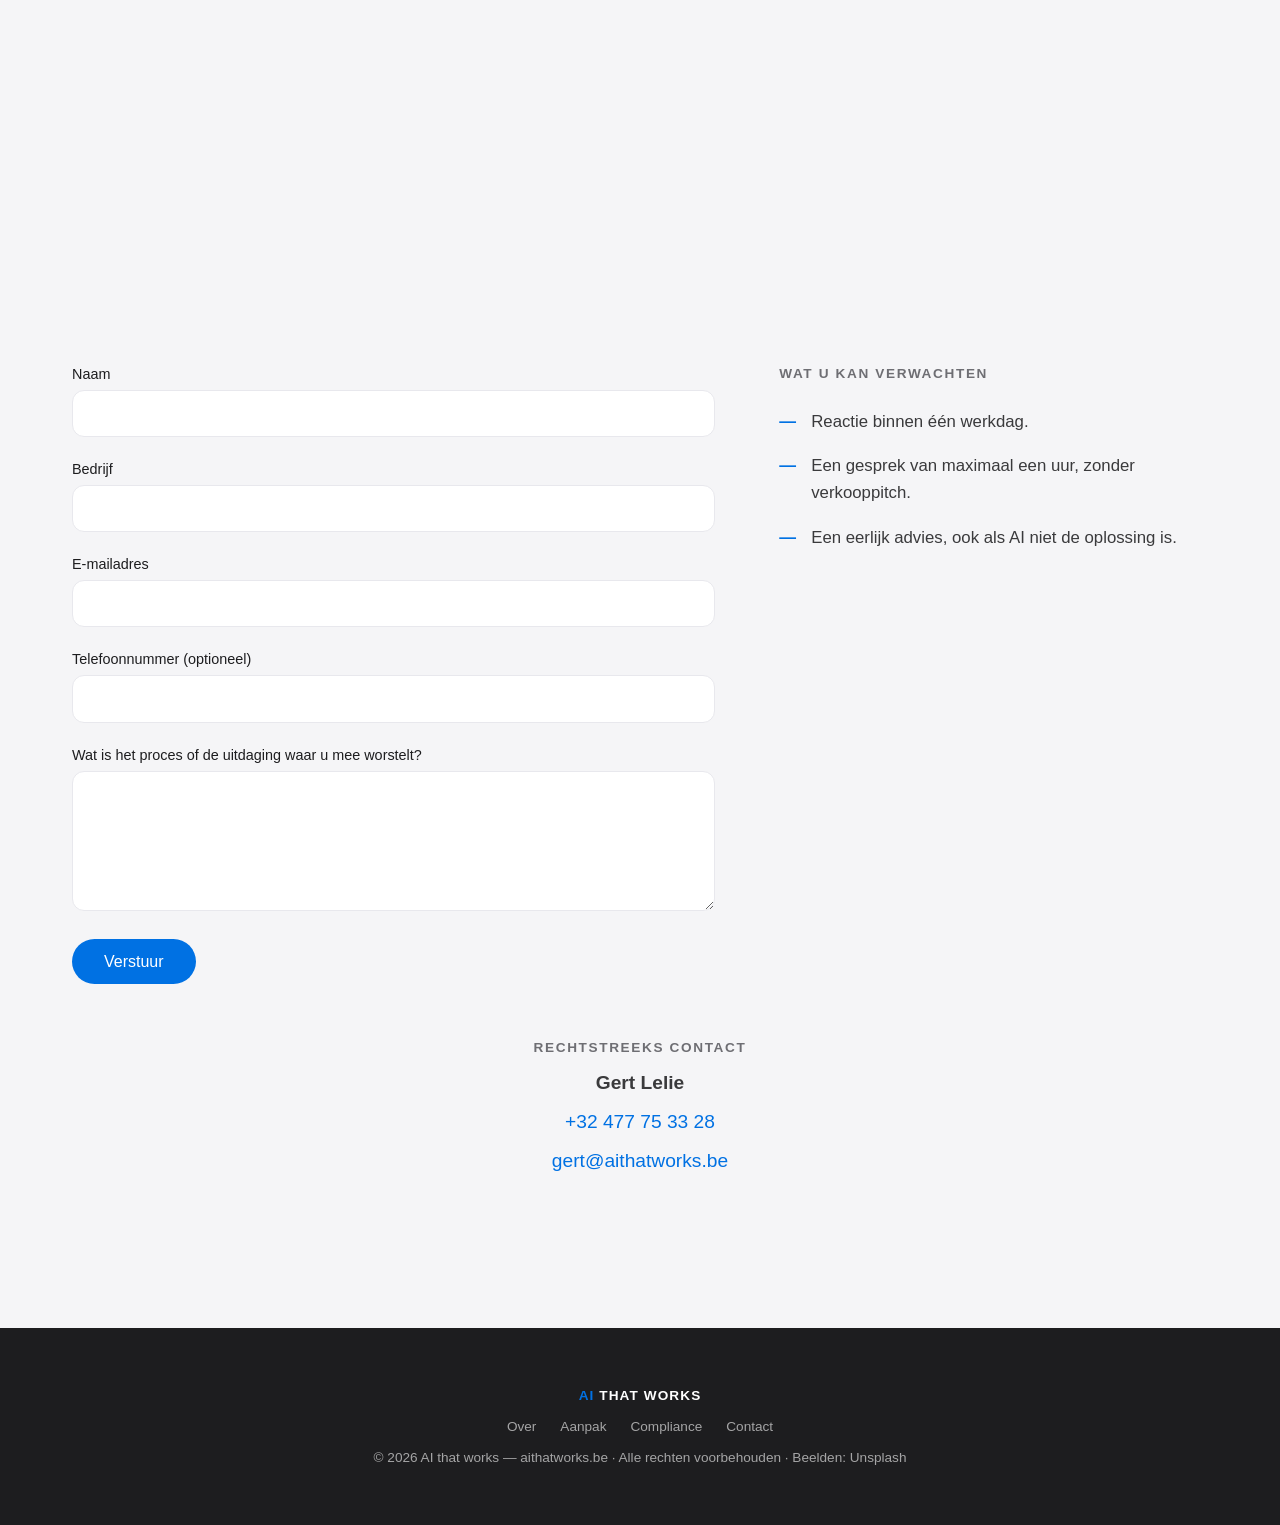
==== commit 6564055d: "over ons: Bert Belon met portret" ====
--- a/index.html
+++ b/index.html
@@ -214,6 +214,14 @@
     <p class="fade-up mt-2"><b>We waren weer aanwezig. Niet alleen op het werk.</b></p>
     <p class="fade-up mt-2">En onze teams veranderden mee: minder achtervolgen, minder brandjes blussen, minder wachten op beslissingen. Meer eigenaarschap, meer focus, meer tijd voor werk dat &eacute;cht waarde cre&euml;ert.</p>
     <p class="fade-up mt-2">Dit is geen verhaal over de toekomst van AI. Het is over wat u vandaag kan bouwen, hoe snel het de manier waarop uw organisatie werkt kan veranderen &mdash; en wat dat kan betekenen voor de manier waarop u werkt, leidt en leeft.</p>
+    <div class="fade-up" style="margin-top:4.5rem;display:flex;align-items:center;gap:2.4rem;flex-wrap:wrap">
+      <img src="bert.jpg" alt="Bert Belon" style="width:clamp(140px,20vw,200px);height:auto;border-radius:50%;box-shadow:0 14px 44px rgba(0,0,0,.16);flex:none">
+      <div style="min-width:230px;flex:1">
+        <div style="font-weight:700;font-size:1.4rem;color:#1d1d1f">Bert Belon</div>
+        <div style="color:#6e6e73;margin-top:.25rem">Oprichter &mdash; ondernemer in vastgoed en AI</div>
+        <p style="margin-top:1rem;font-style:italic">&ldquo;En toch was ik zelf de flessenhals. Vandaag niet meer.&rdquo;</p>
+      </div>
+    </div>
   </div>
 </section>
 
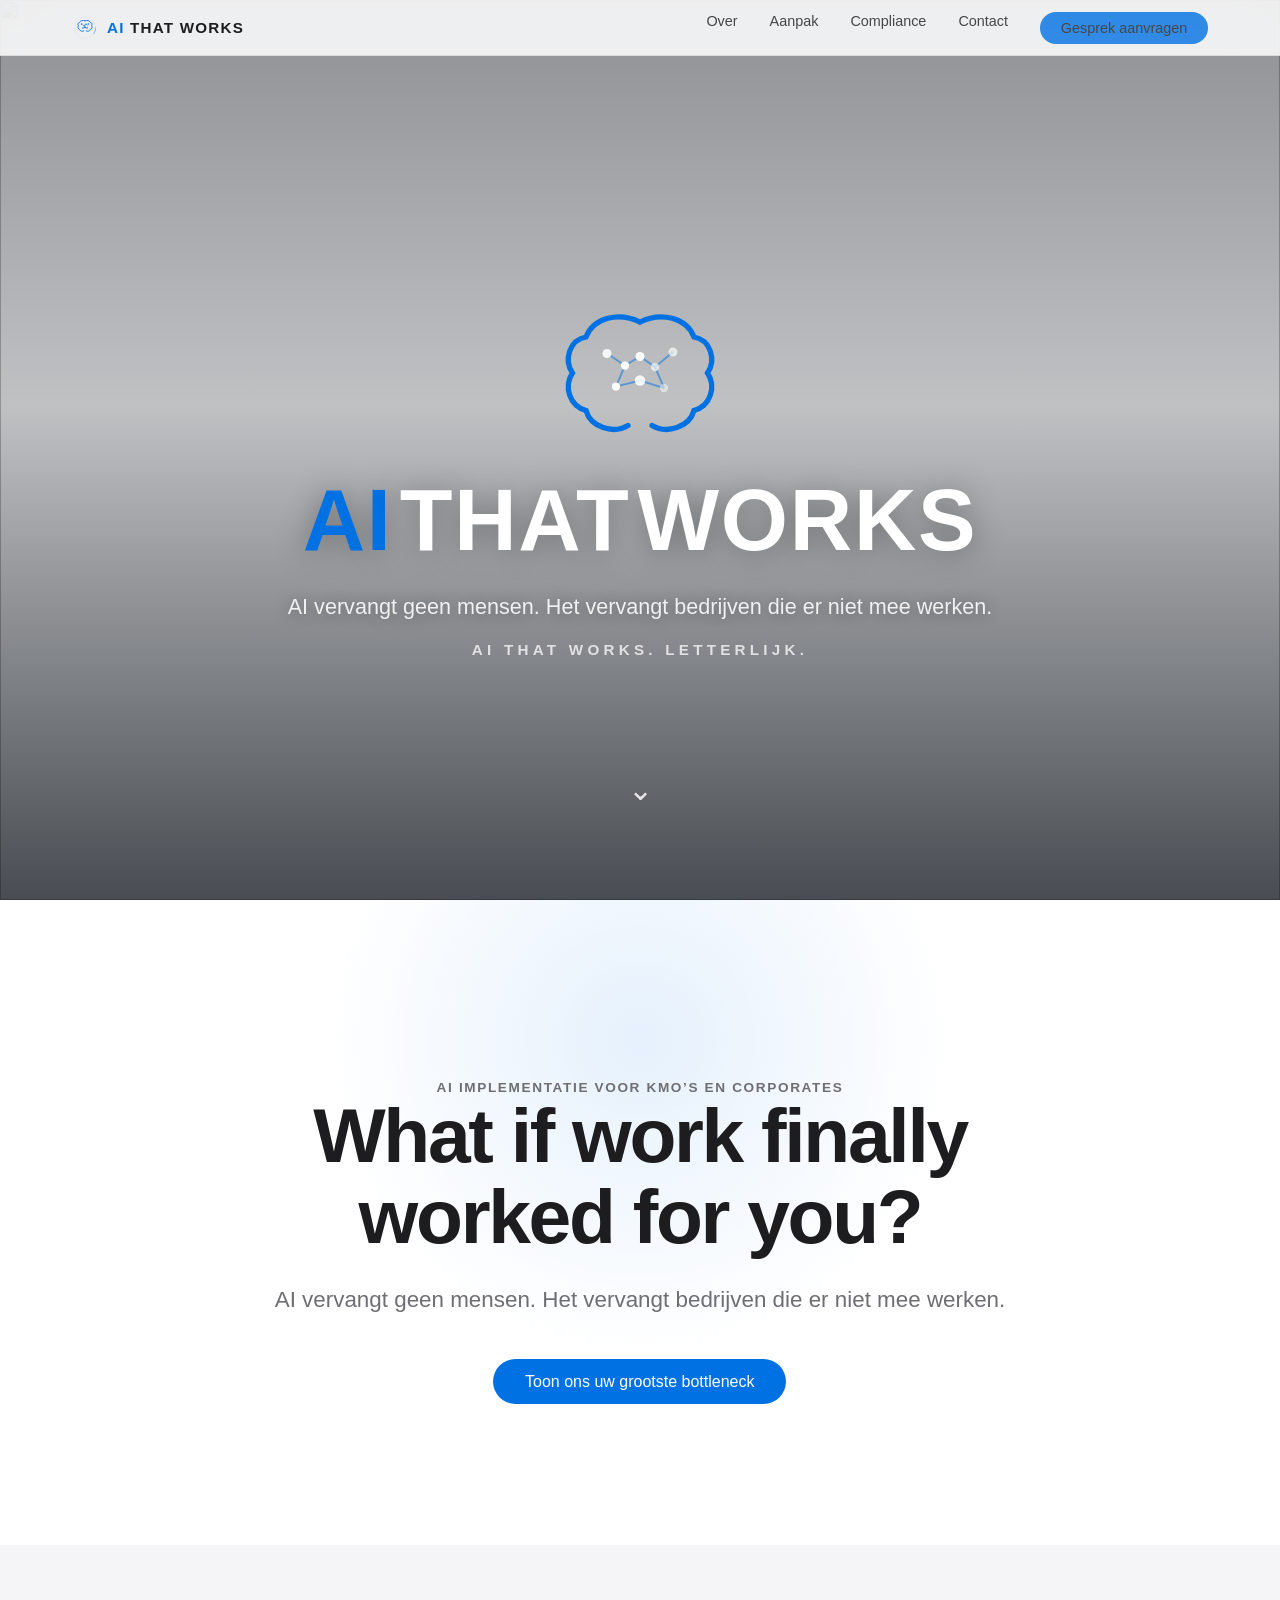
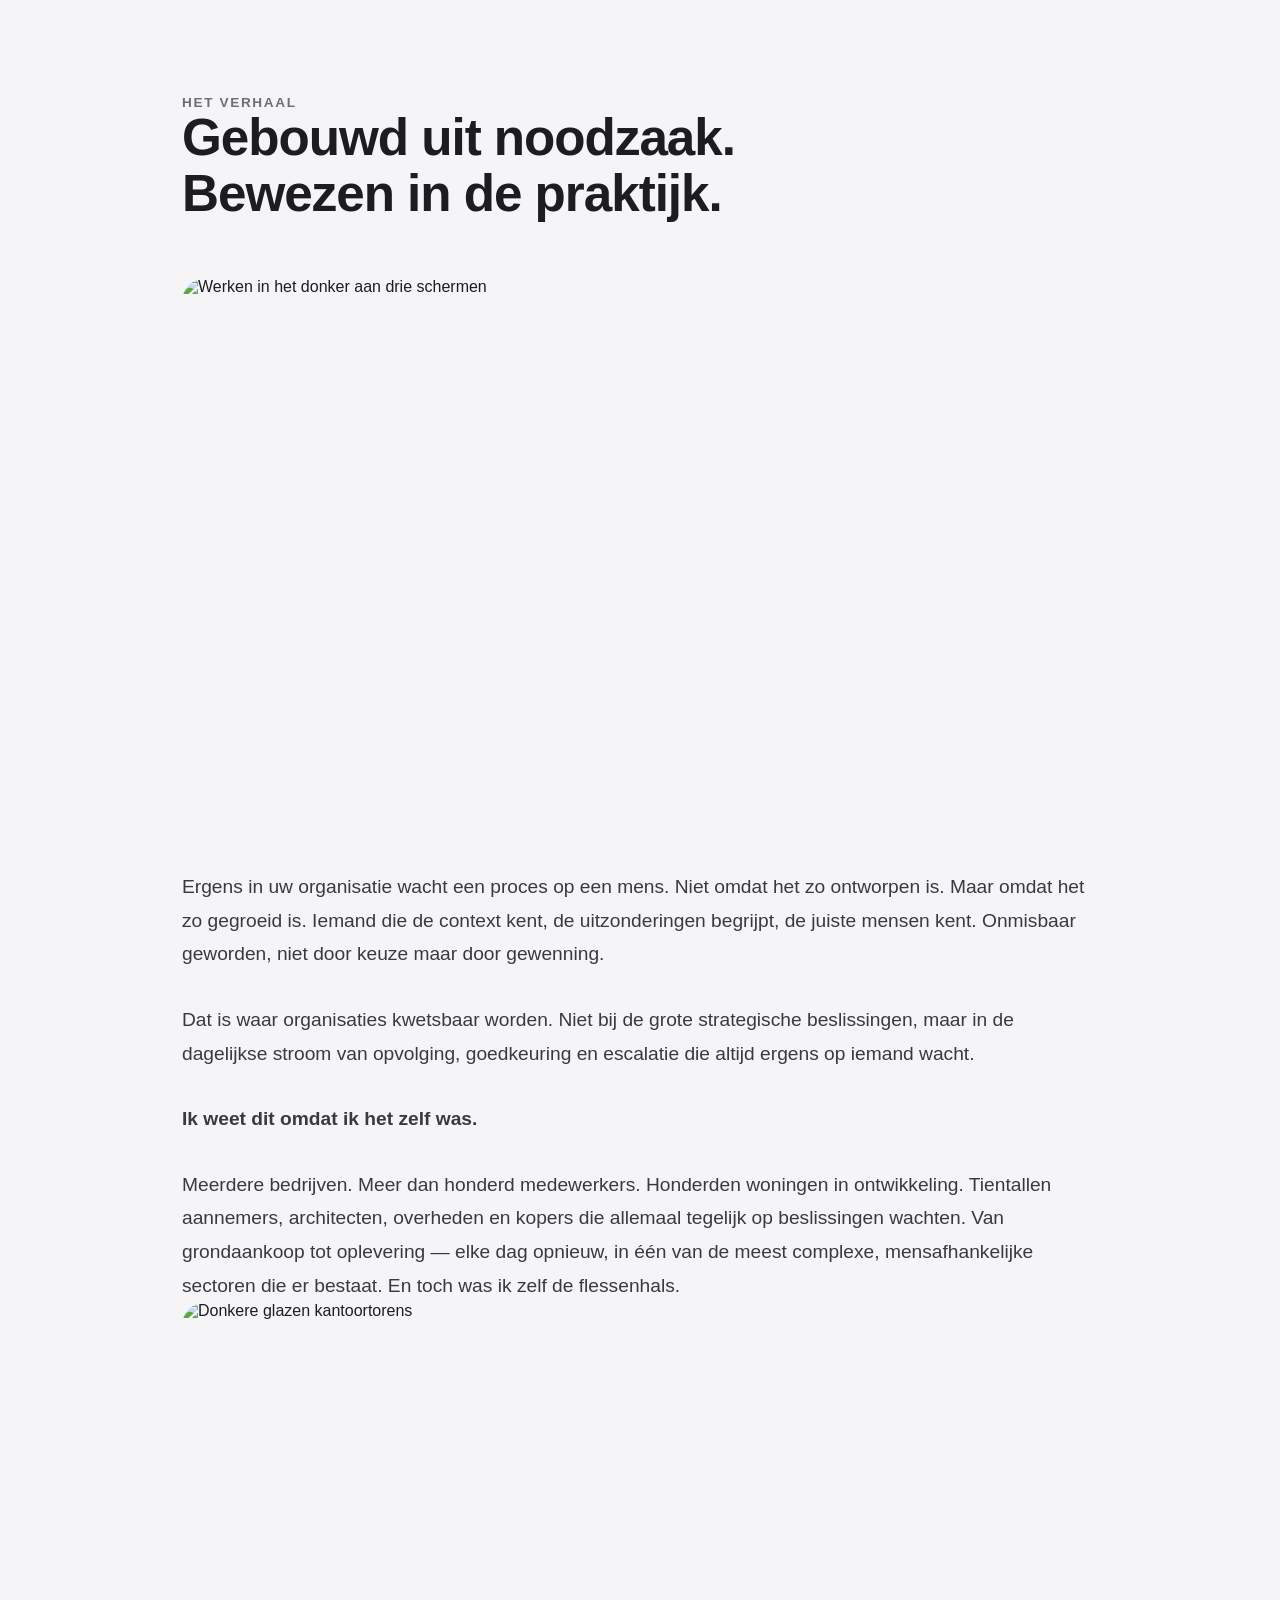
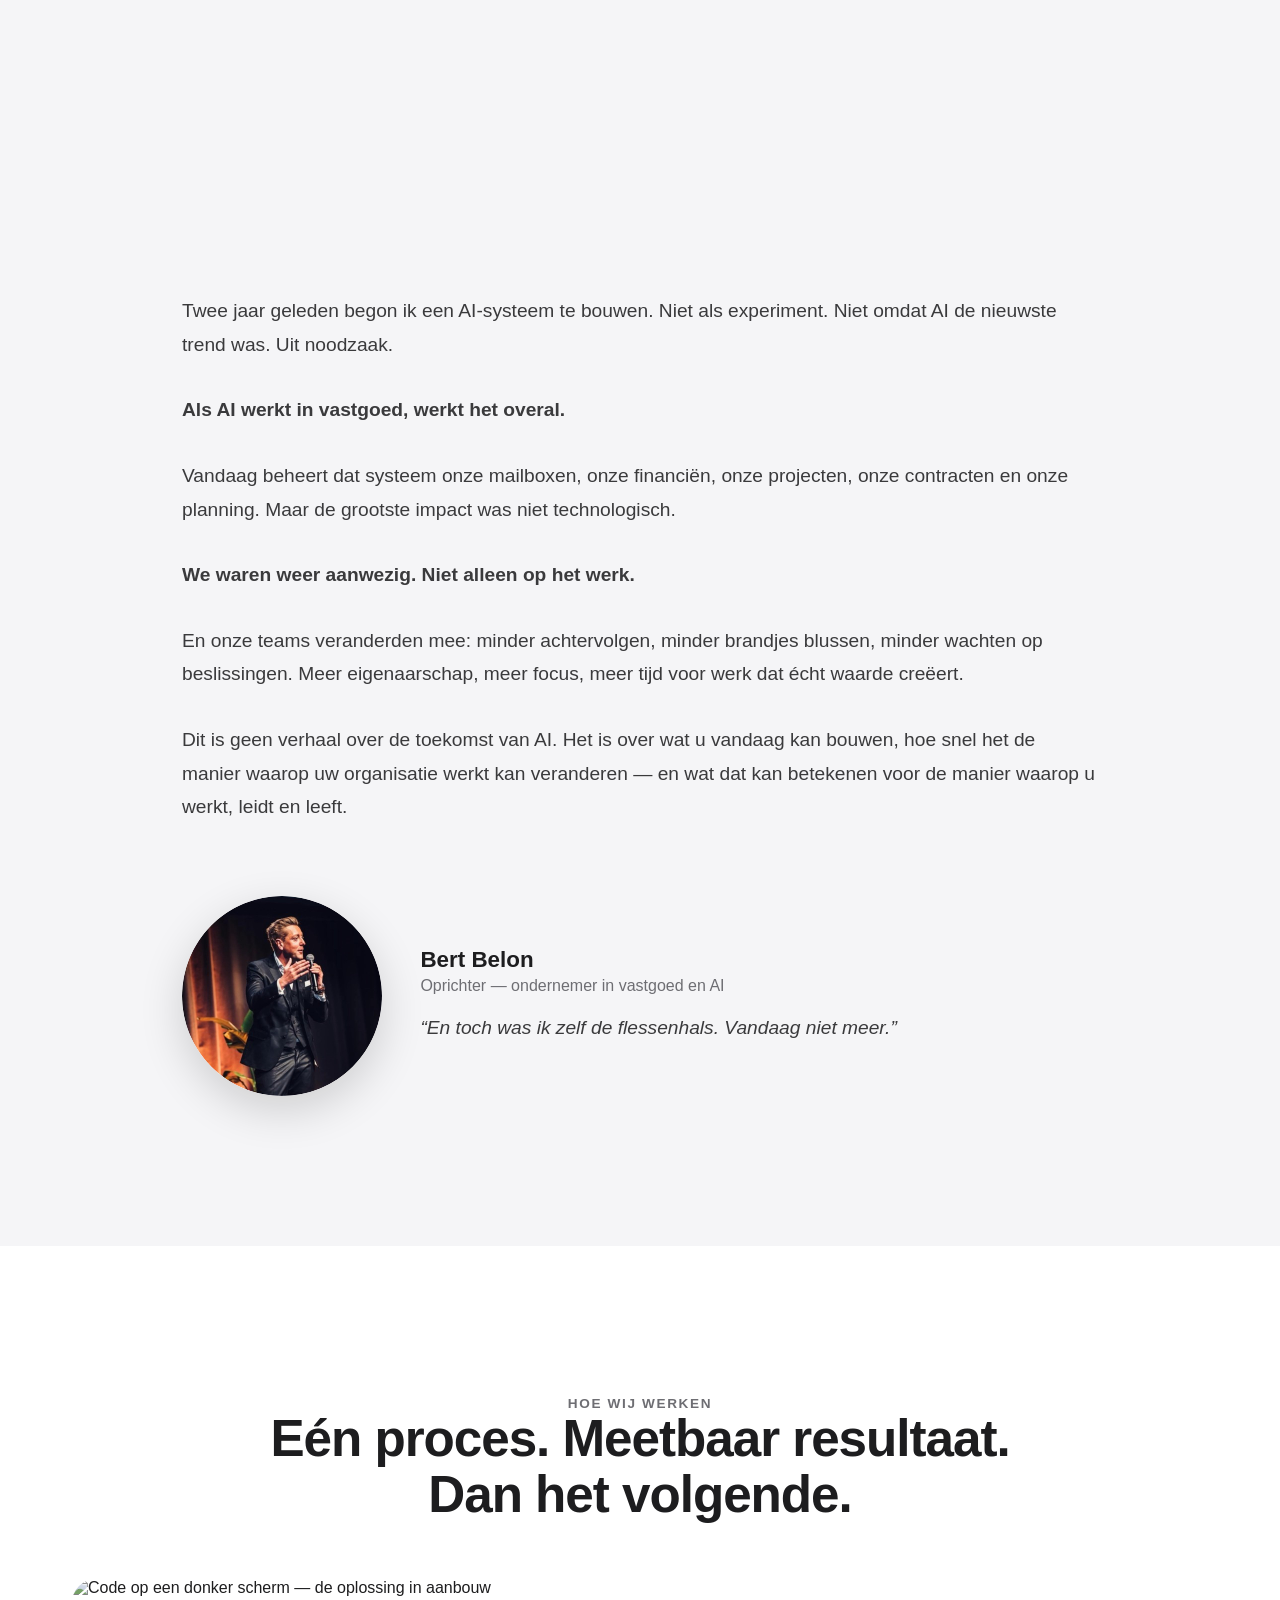
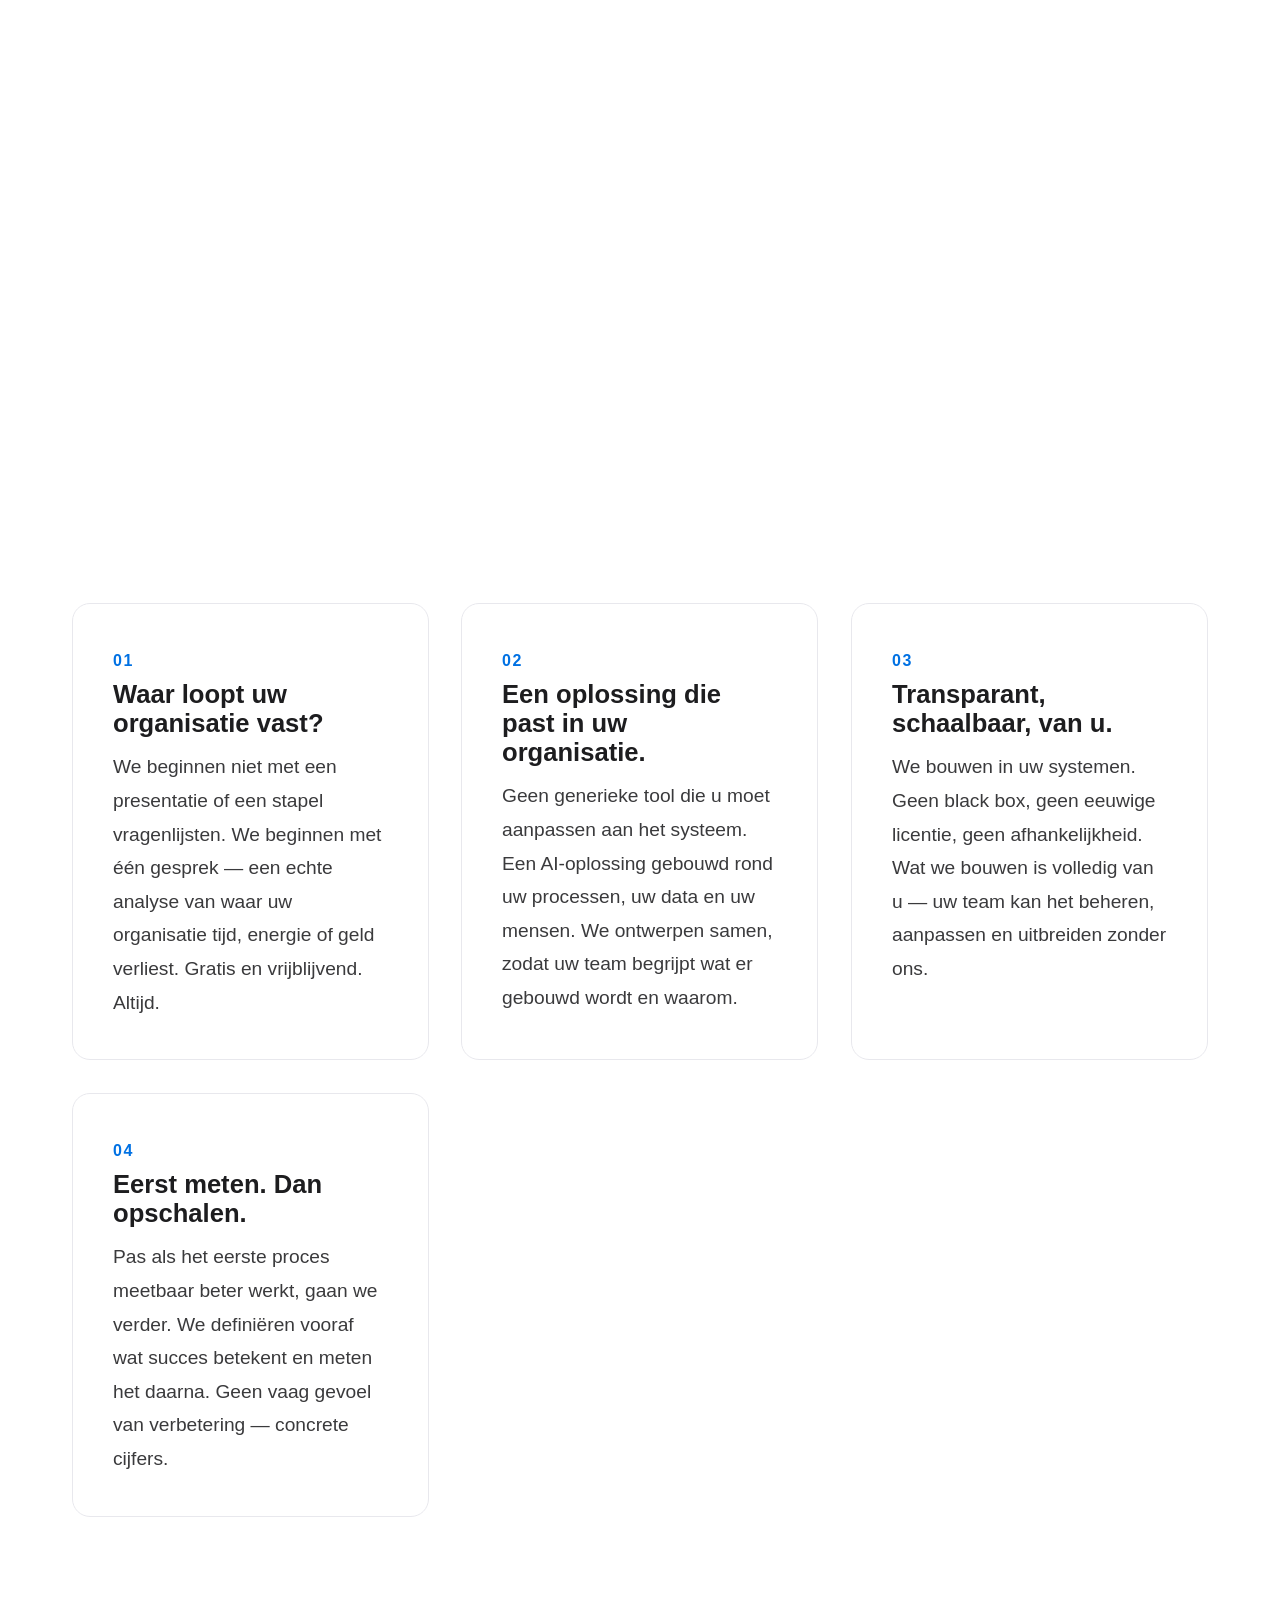
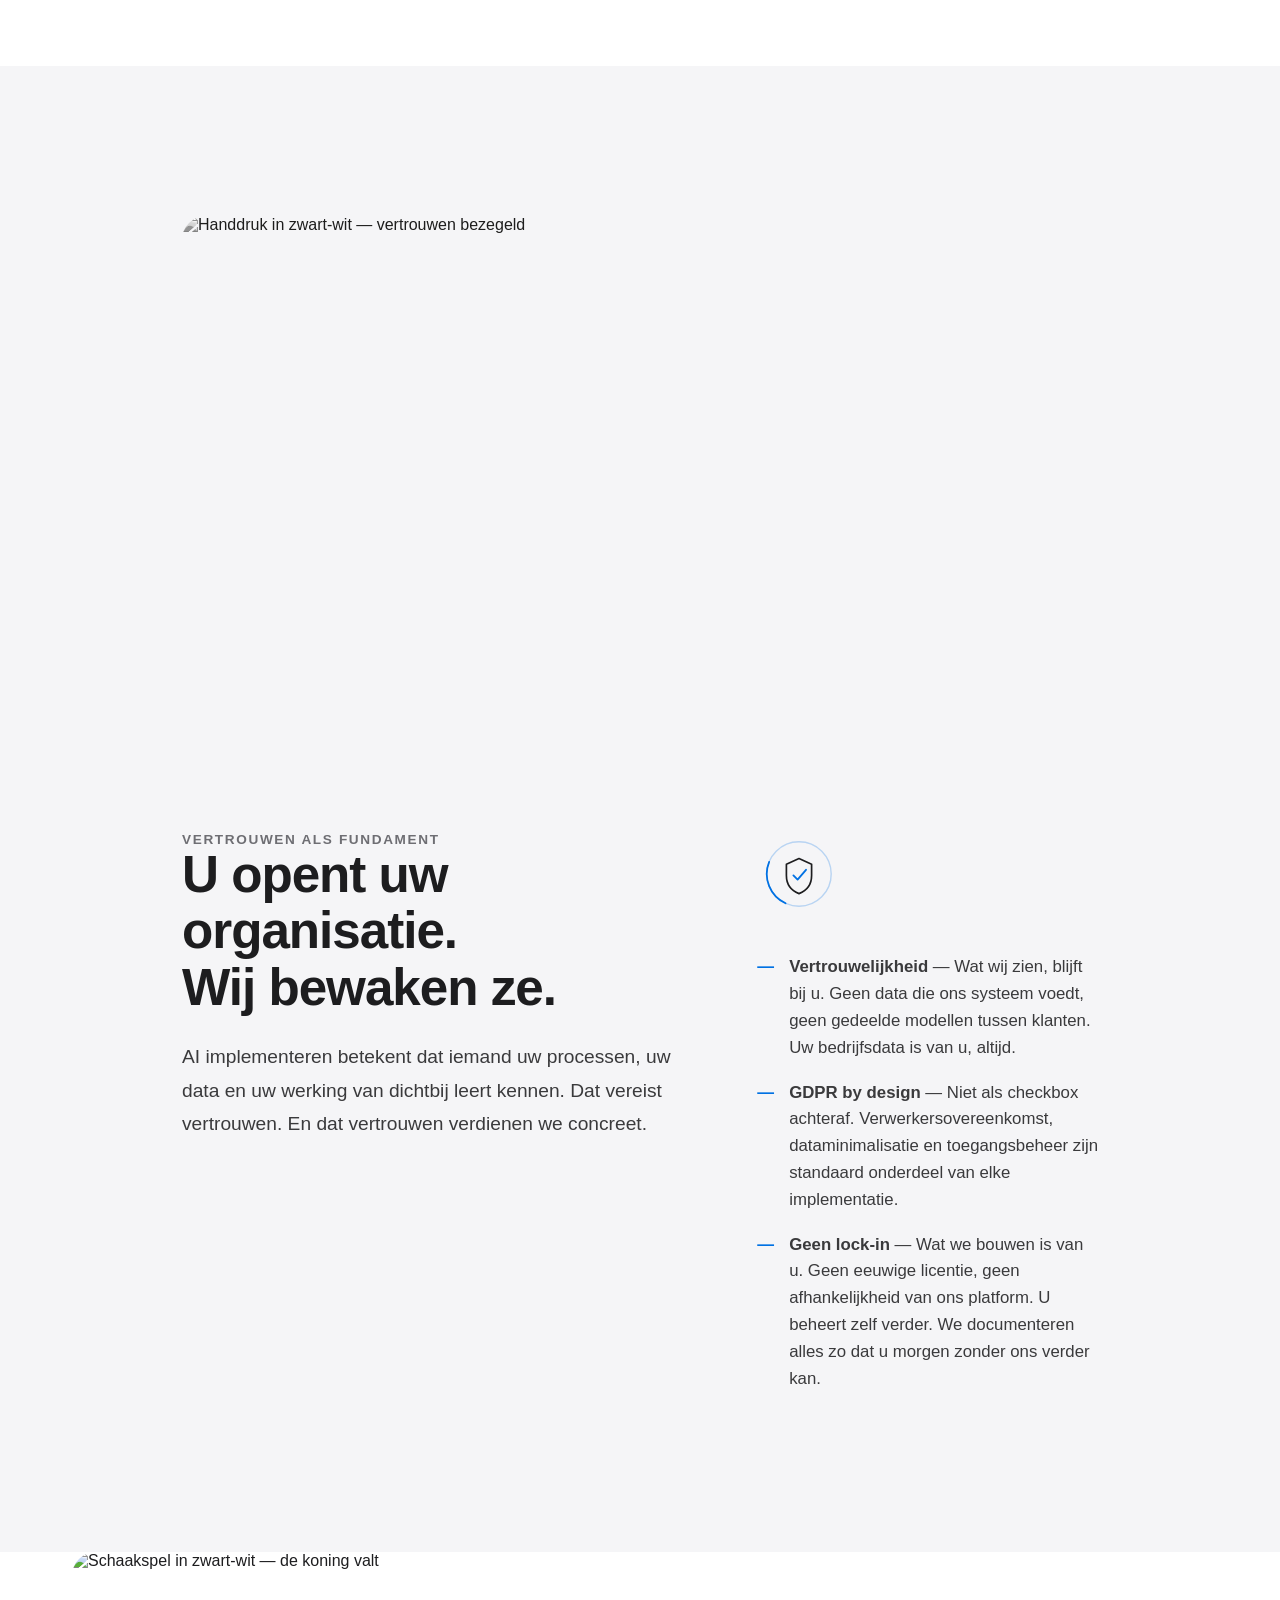
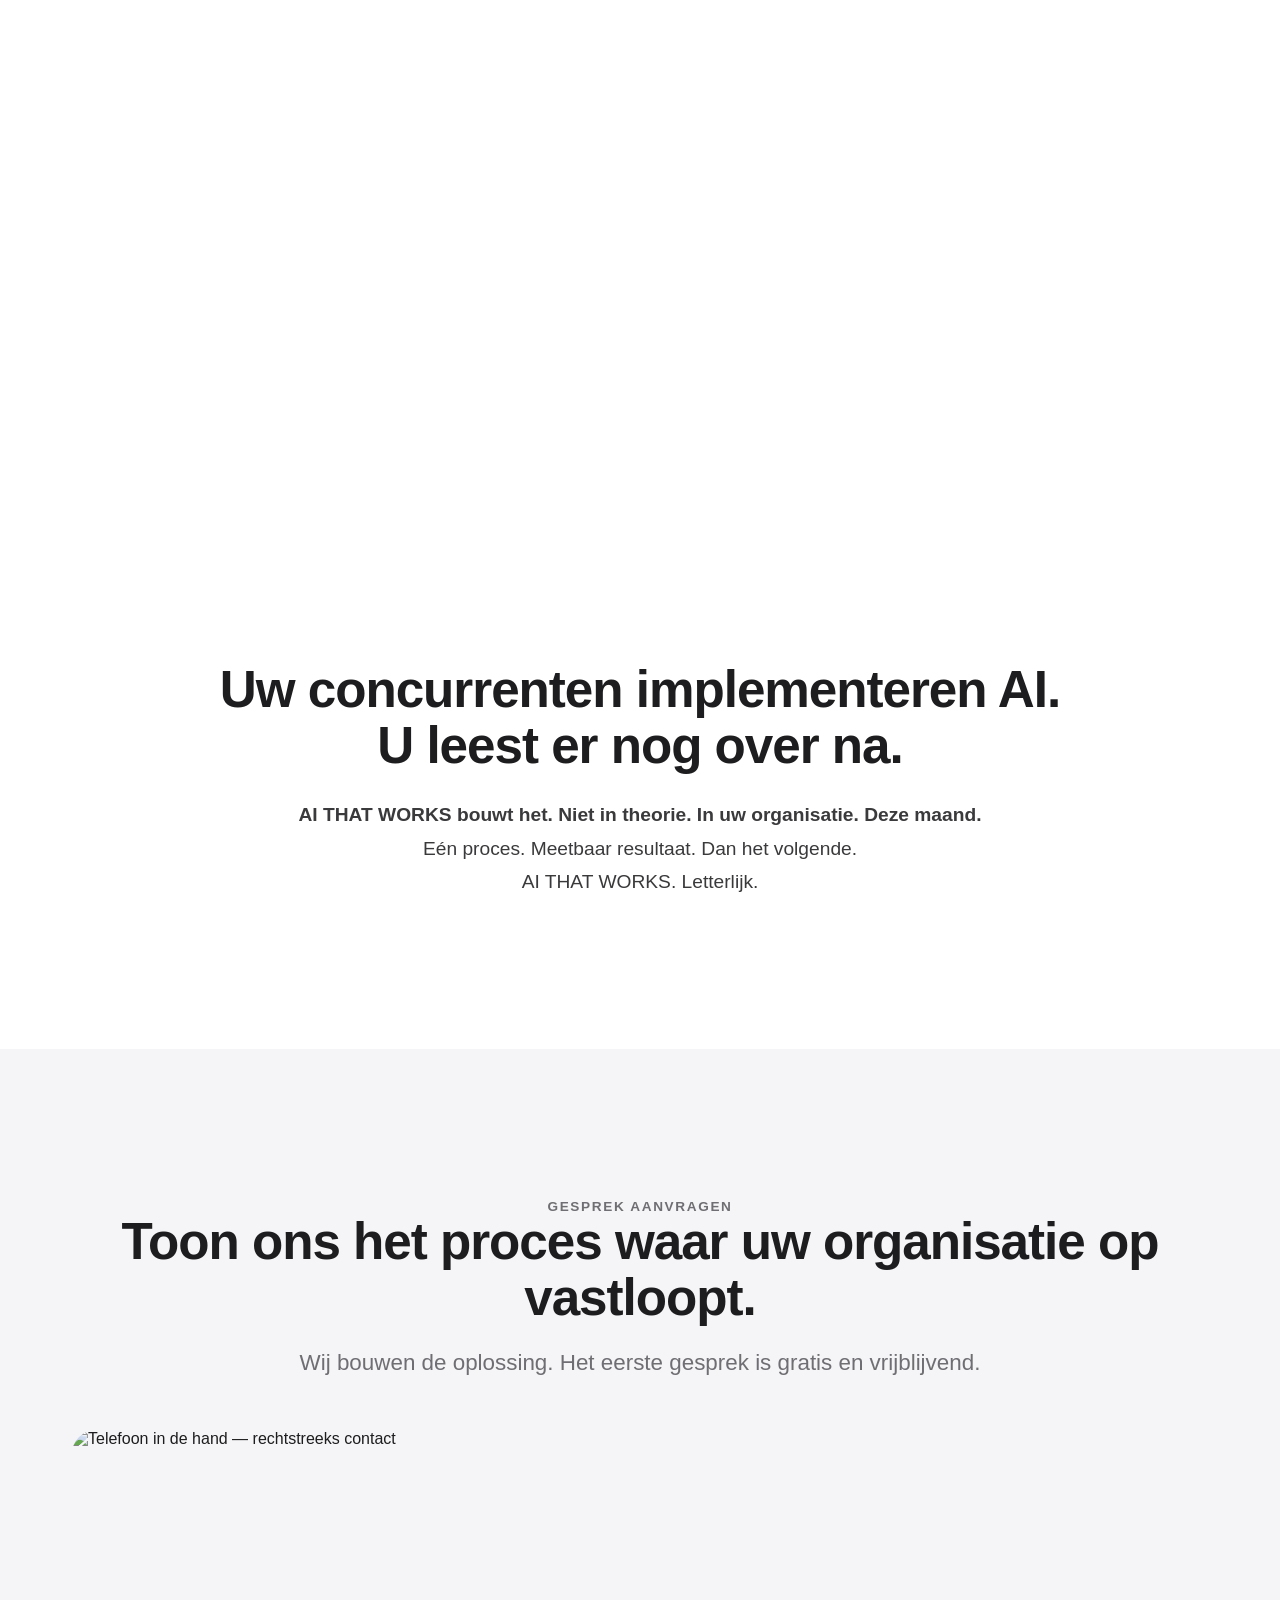
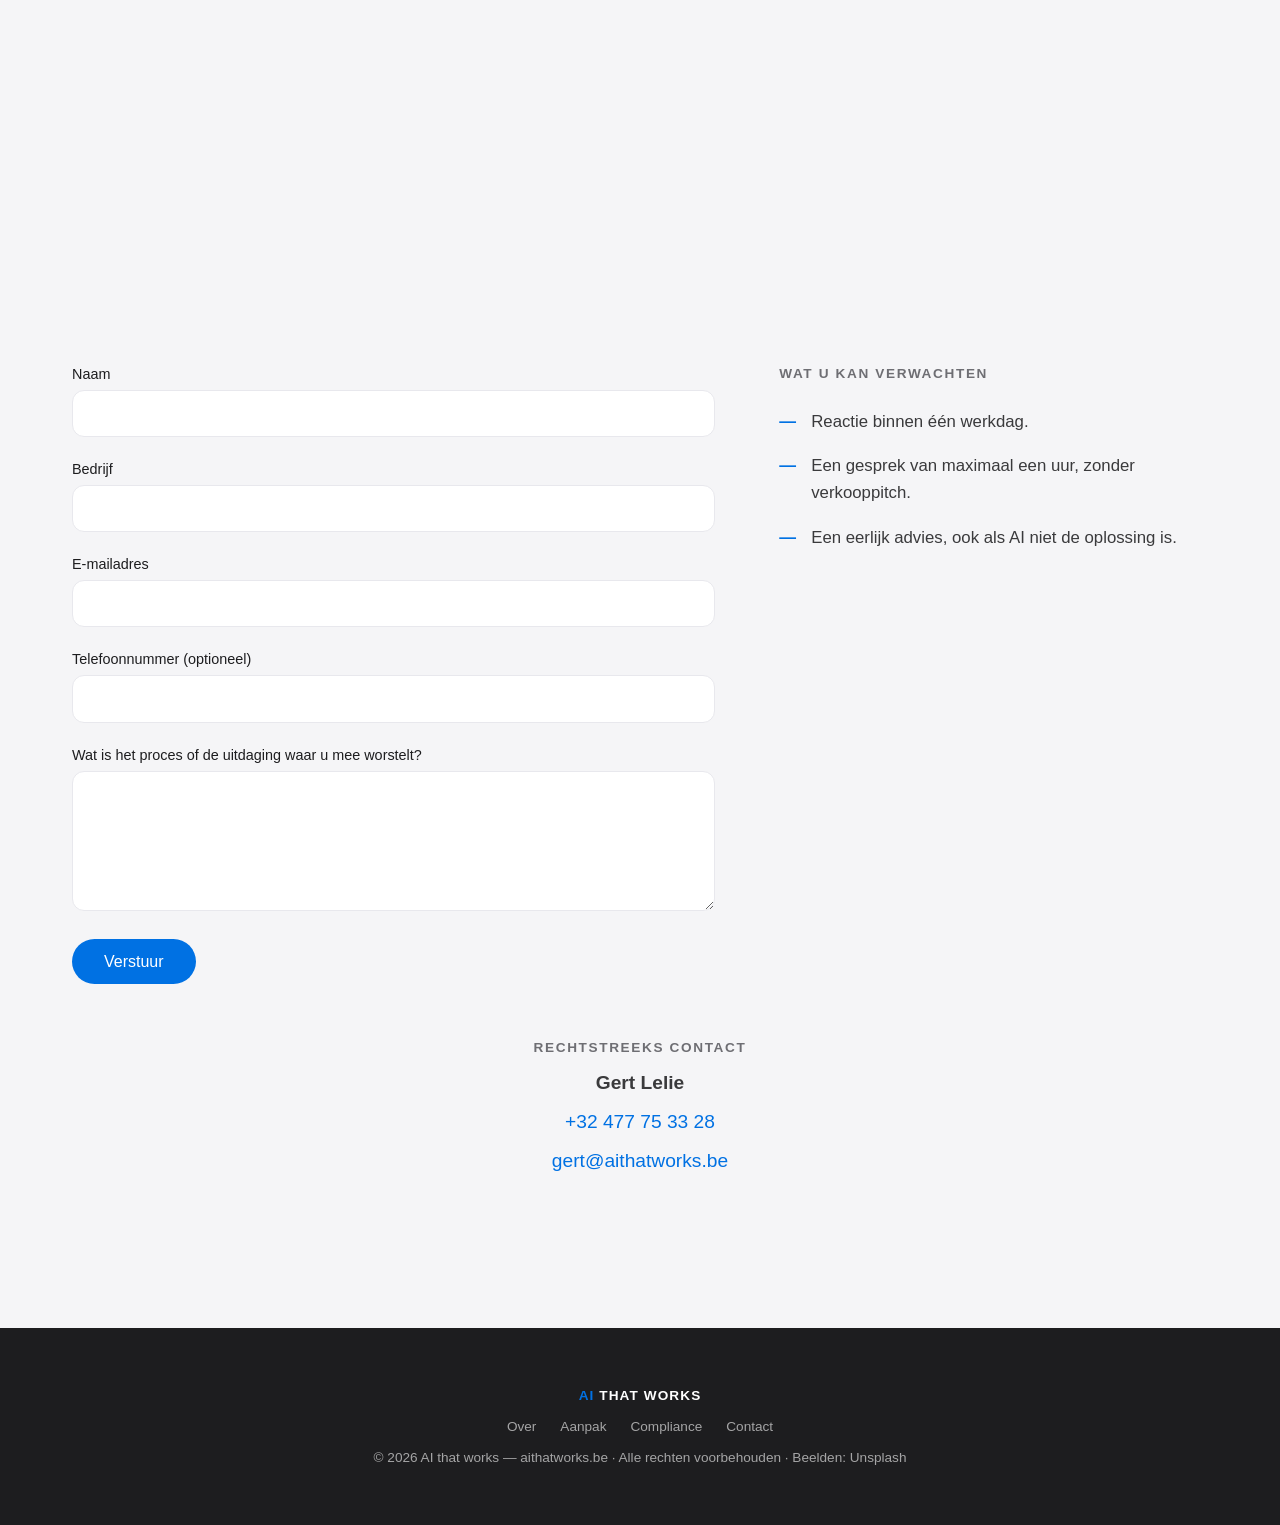
==== commit d6bc1c33: "acht maanden -> twee jaar" ====
--- a/index.html
+++ b/index.html
@@ -208,7 +208,7 @@
     <p class="fade-up mt-2"><b>Ik weet dit omdat ik het zelf was.</b></p>
     <p class="fade-up mt-2">Meerdere bedrijven. Meer dan honderd medewerkers. Honderden woningen in ontwikkeling. Tientallen aannemers, architecten, overheden en kopers die allemaal tegelijk op beslissingen wachten. Van grondaankoop tot oplevering &mdash; elke dag opnieuw, in &eacute;&eacute;n van de meest complexe, mensafhankelijke sectoren die er bestaat. En toch was ik zelf de flessenhals.</p>
     <img class="fade-up" style="width:100%;height:clamp(280px,46vw,560px);object-fit:cover;border-radius:24px;display:block" loading="lazy" src="https://images.unsplash.com/photo-1486406146926-c627a92ad1ab?w=1800&q=75&fm=jpg&fit=crop" alt="Donkere glazen kantoortorens" style="width:100%;height:clamp(280px,46vw,560px);object-fit:cover;border-radius:24px;display:block;margin:3.5rem 0">
-    <p class="fade-up mt-2">Acht maanden geleden begon ik een AI-systeem te bouwen. Niet als experiment. Niet omdat AI de nieuwste trend was. Uit noodzaak.</p>
+    <p class="fade-up mt-2">Twee jaar geleden begon ik een AI-systeem te bouwen. Niet als experiment. Niet omdat AI de nieuwste trend was. Uit noodzaak.</p>
     <p class="fade-up mt-2"><b>Als AI werkt in vastgoed, werkt het overal.</b></p>
     <p class="fade-up mt-2">Vandaag beheert dat systeem onze mailboxen, onze financi&euml;n, onze projecten, onze contracten en onze planning. Maar de grootste impact was niet technologisch.</p>
     <p class="fade-up mt-2"><b>We waren weer aanwezig. Niet alleen op het werk.</b></p>
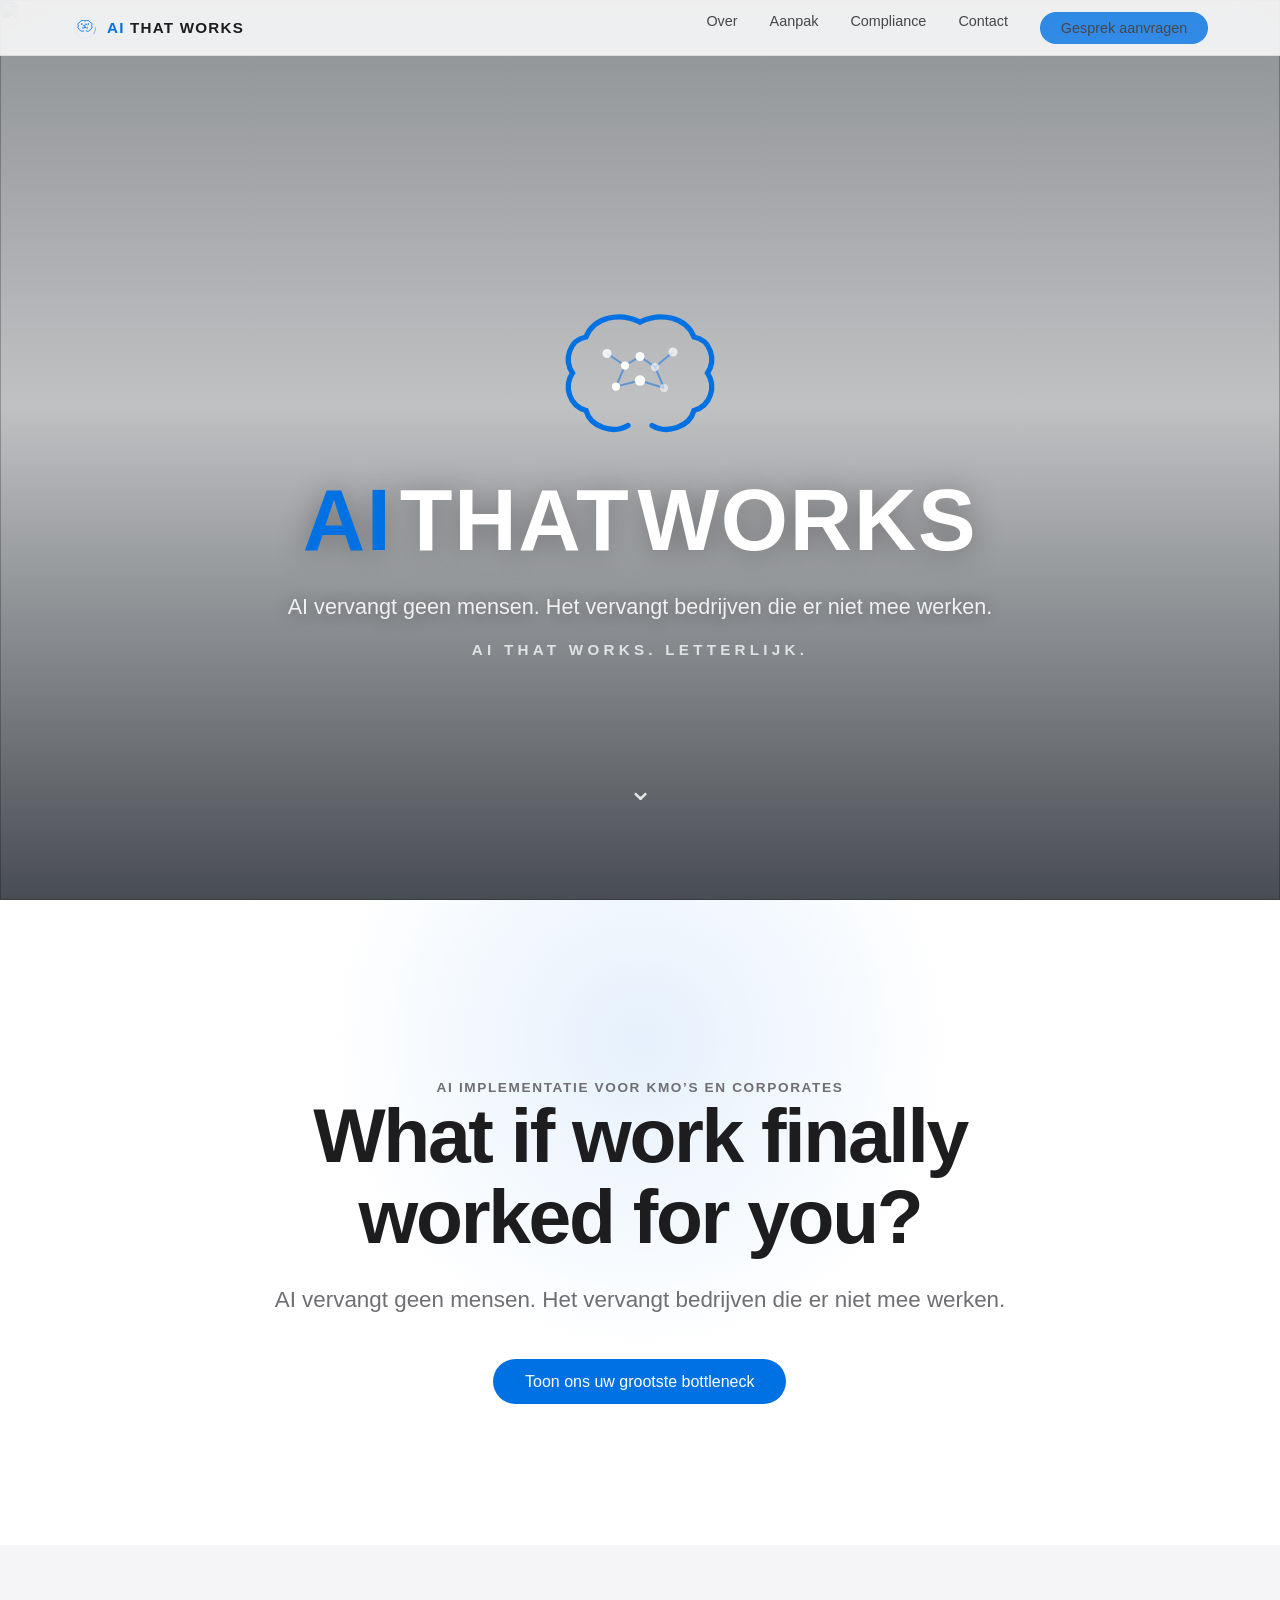
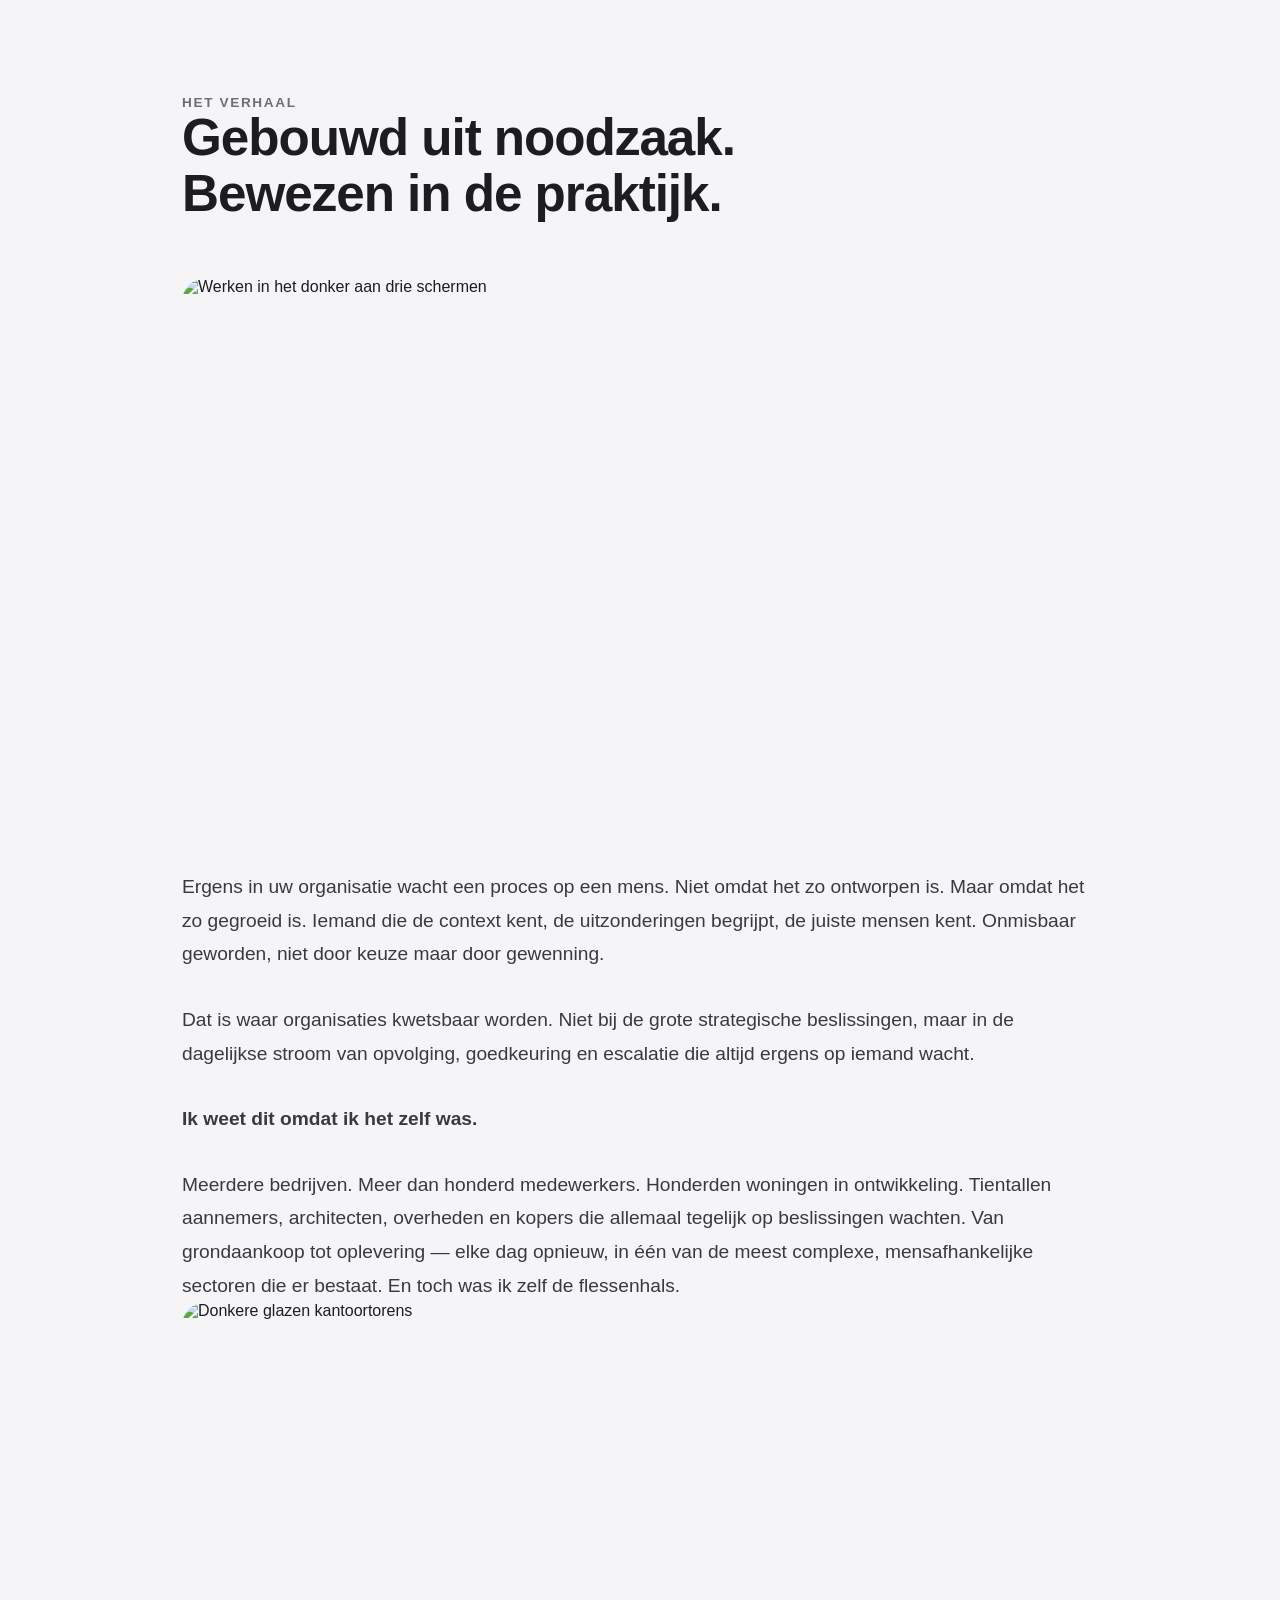
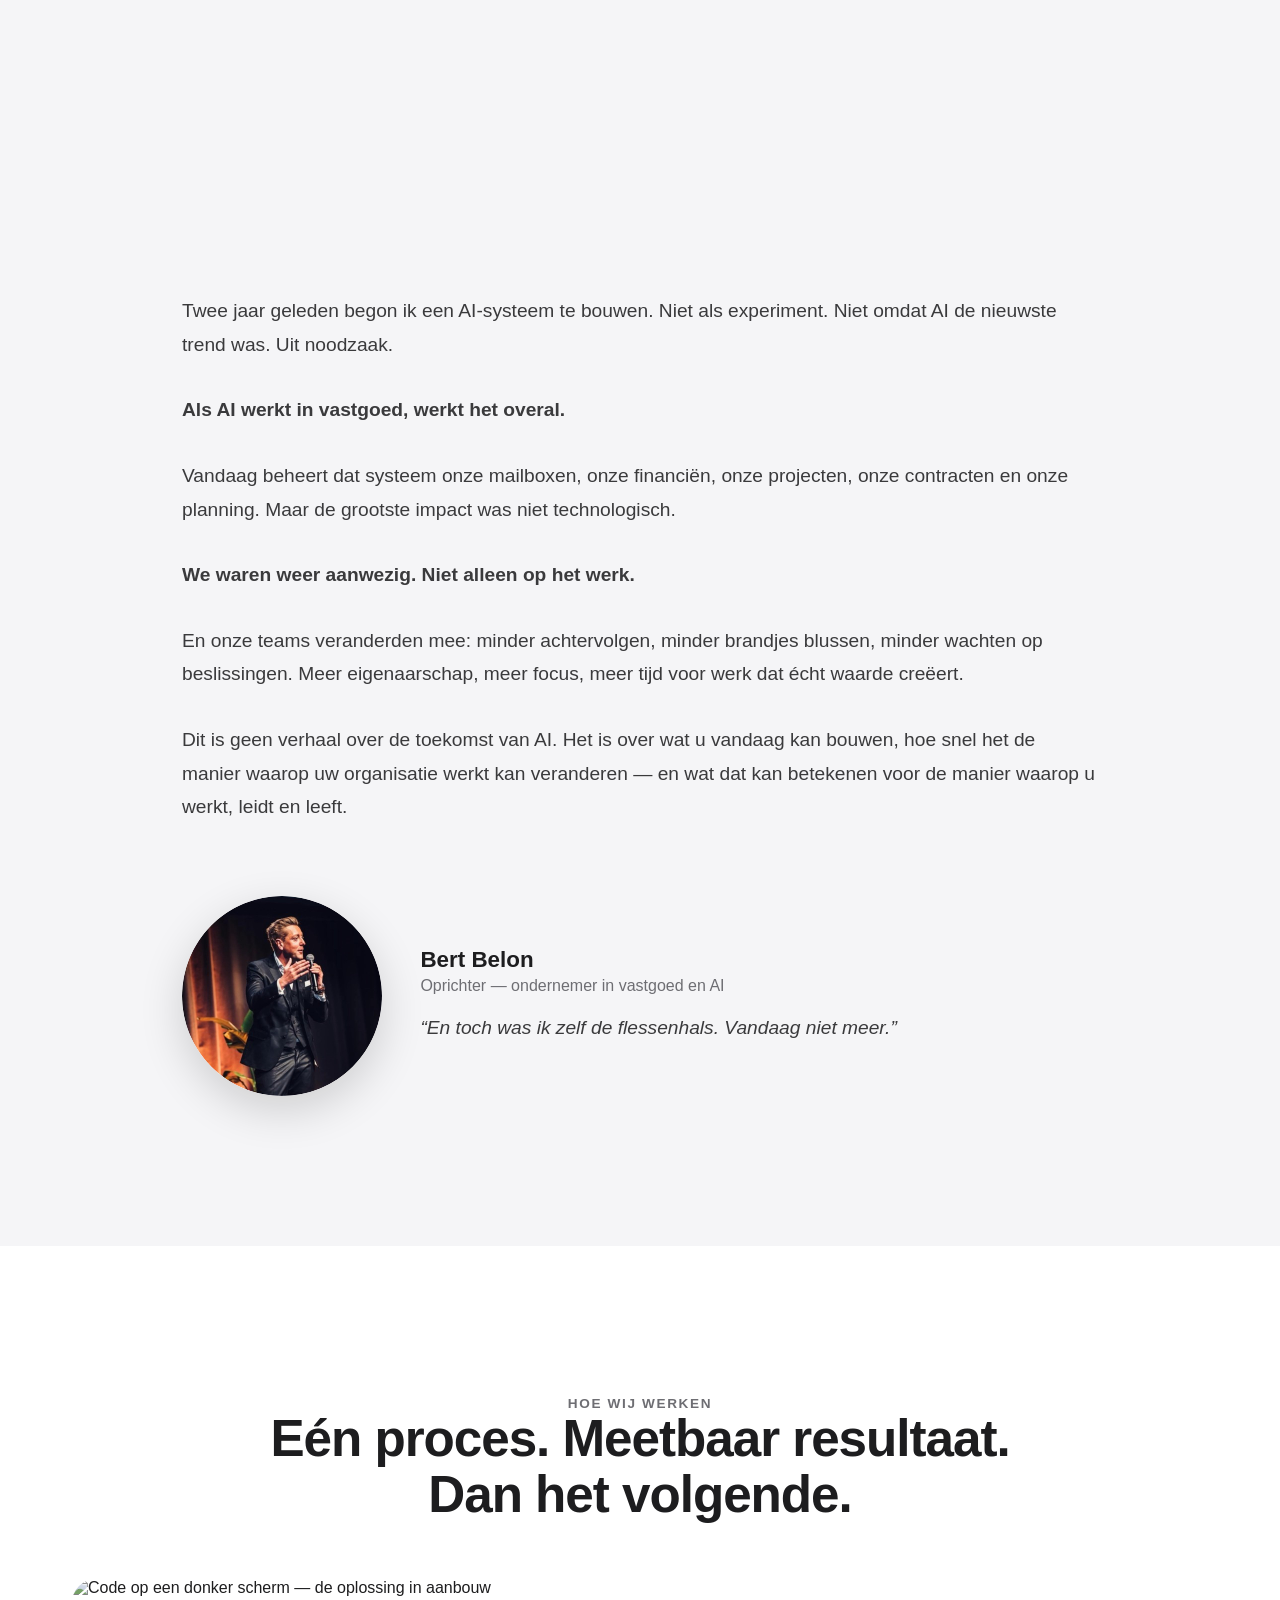
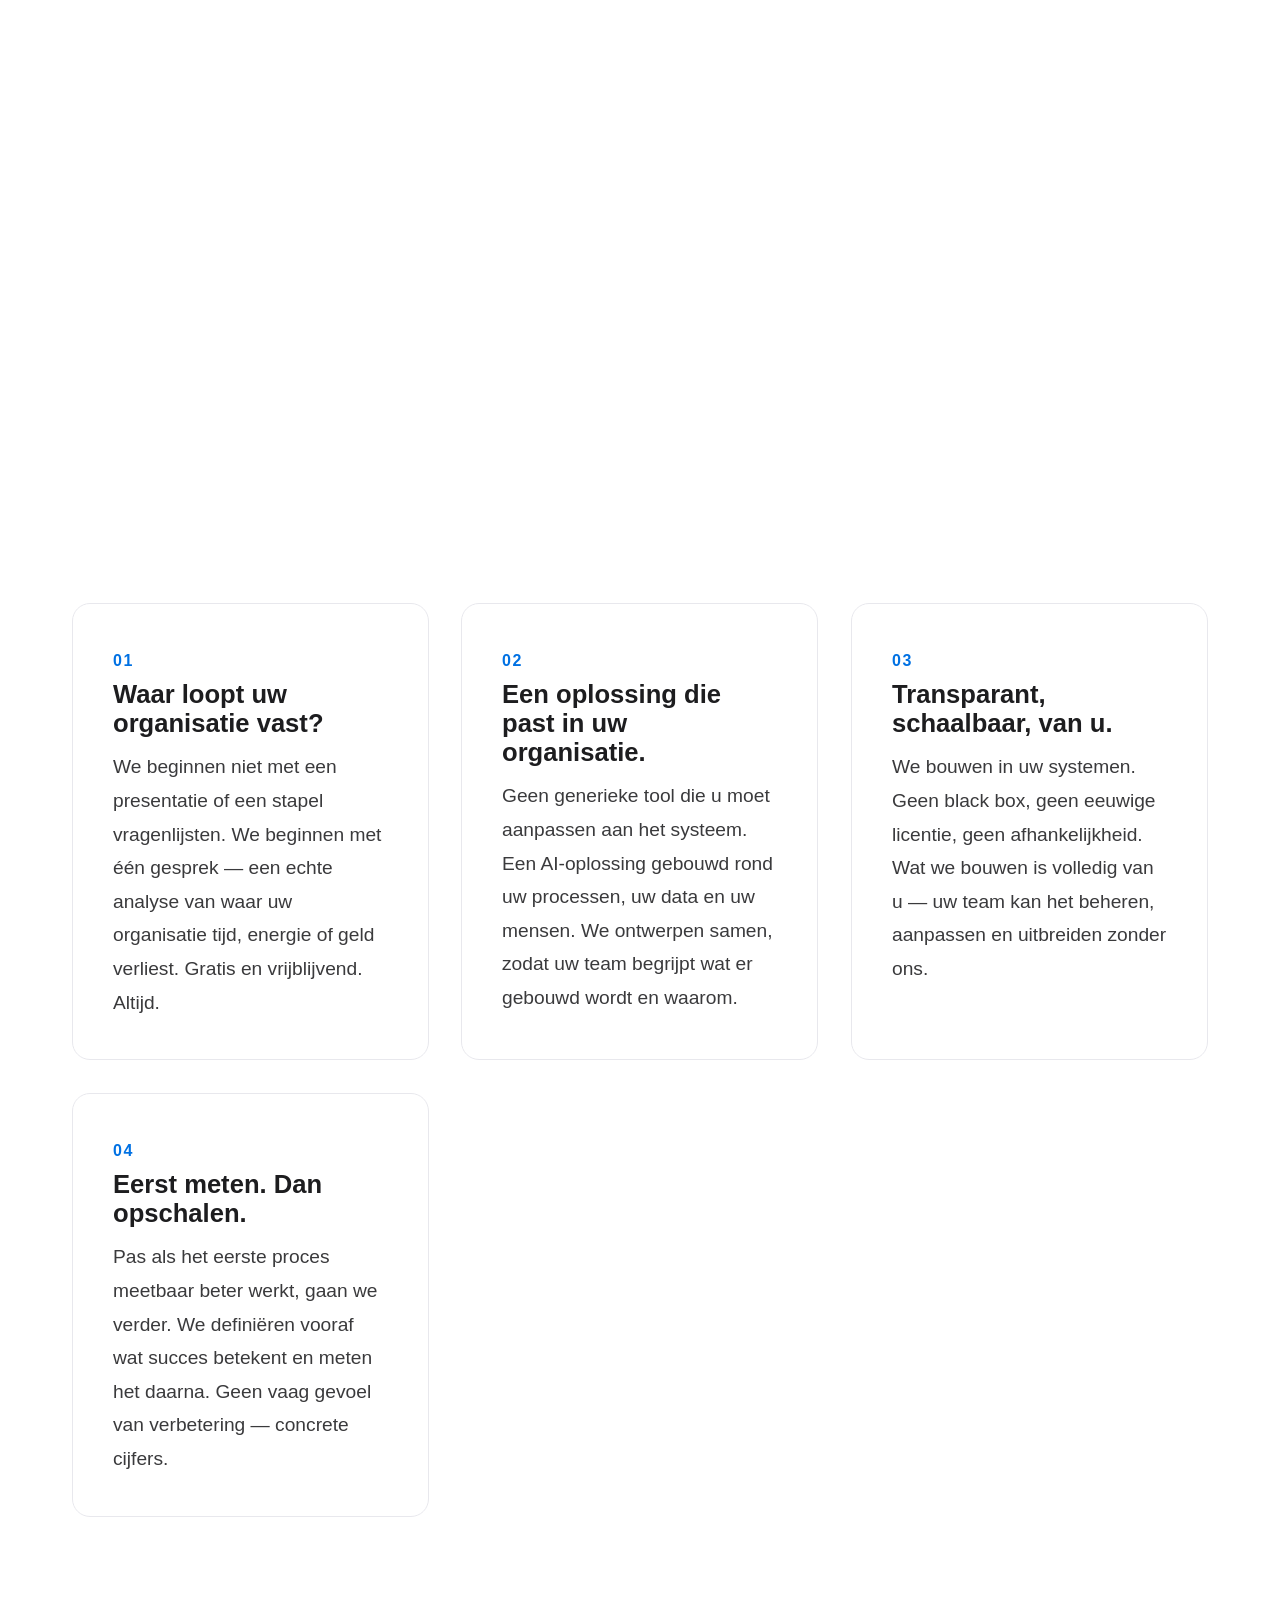
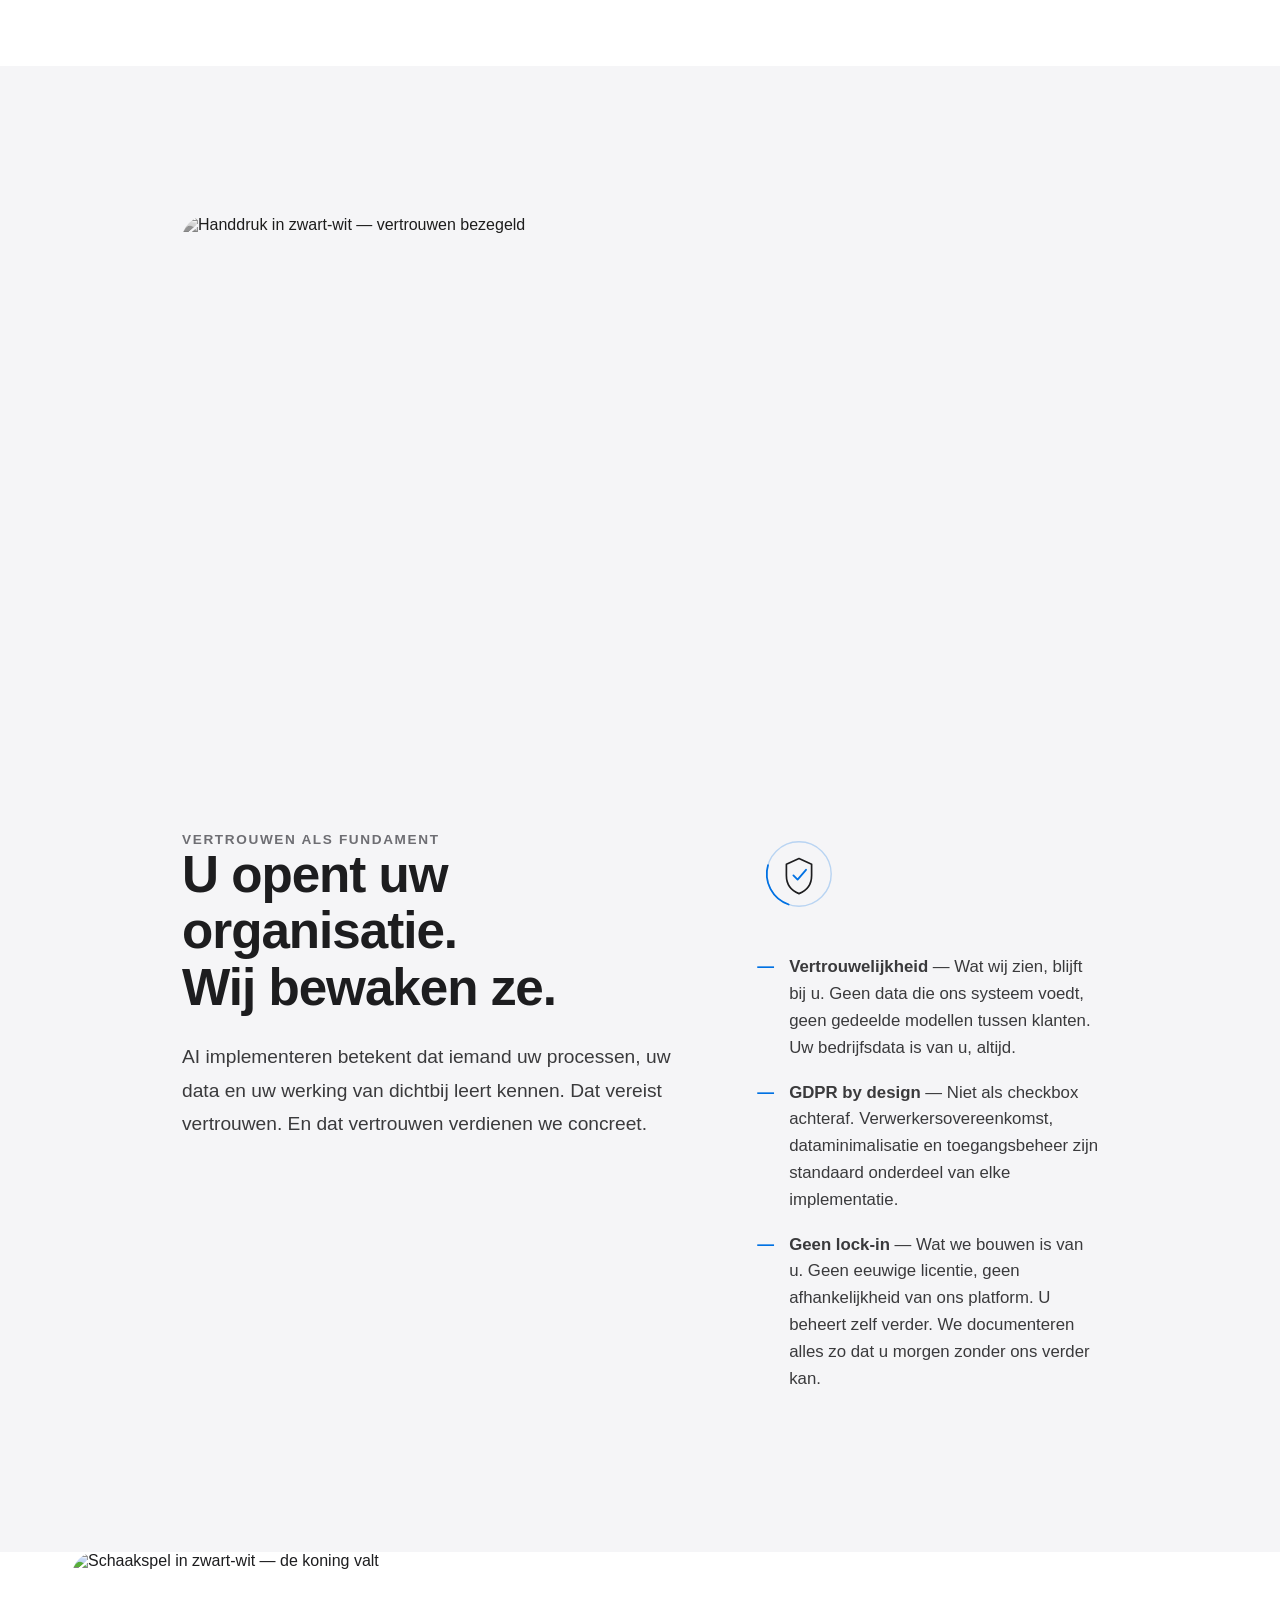
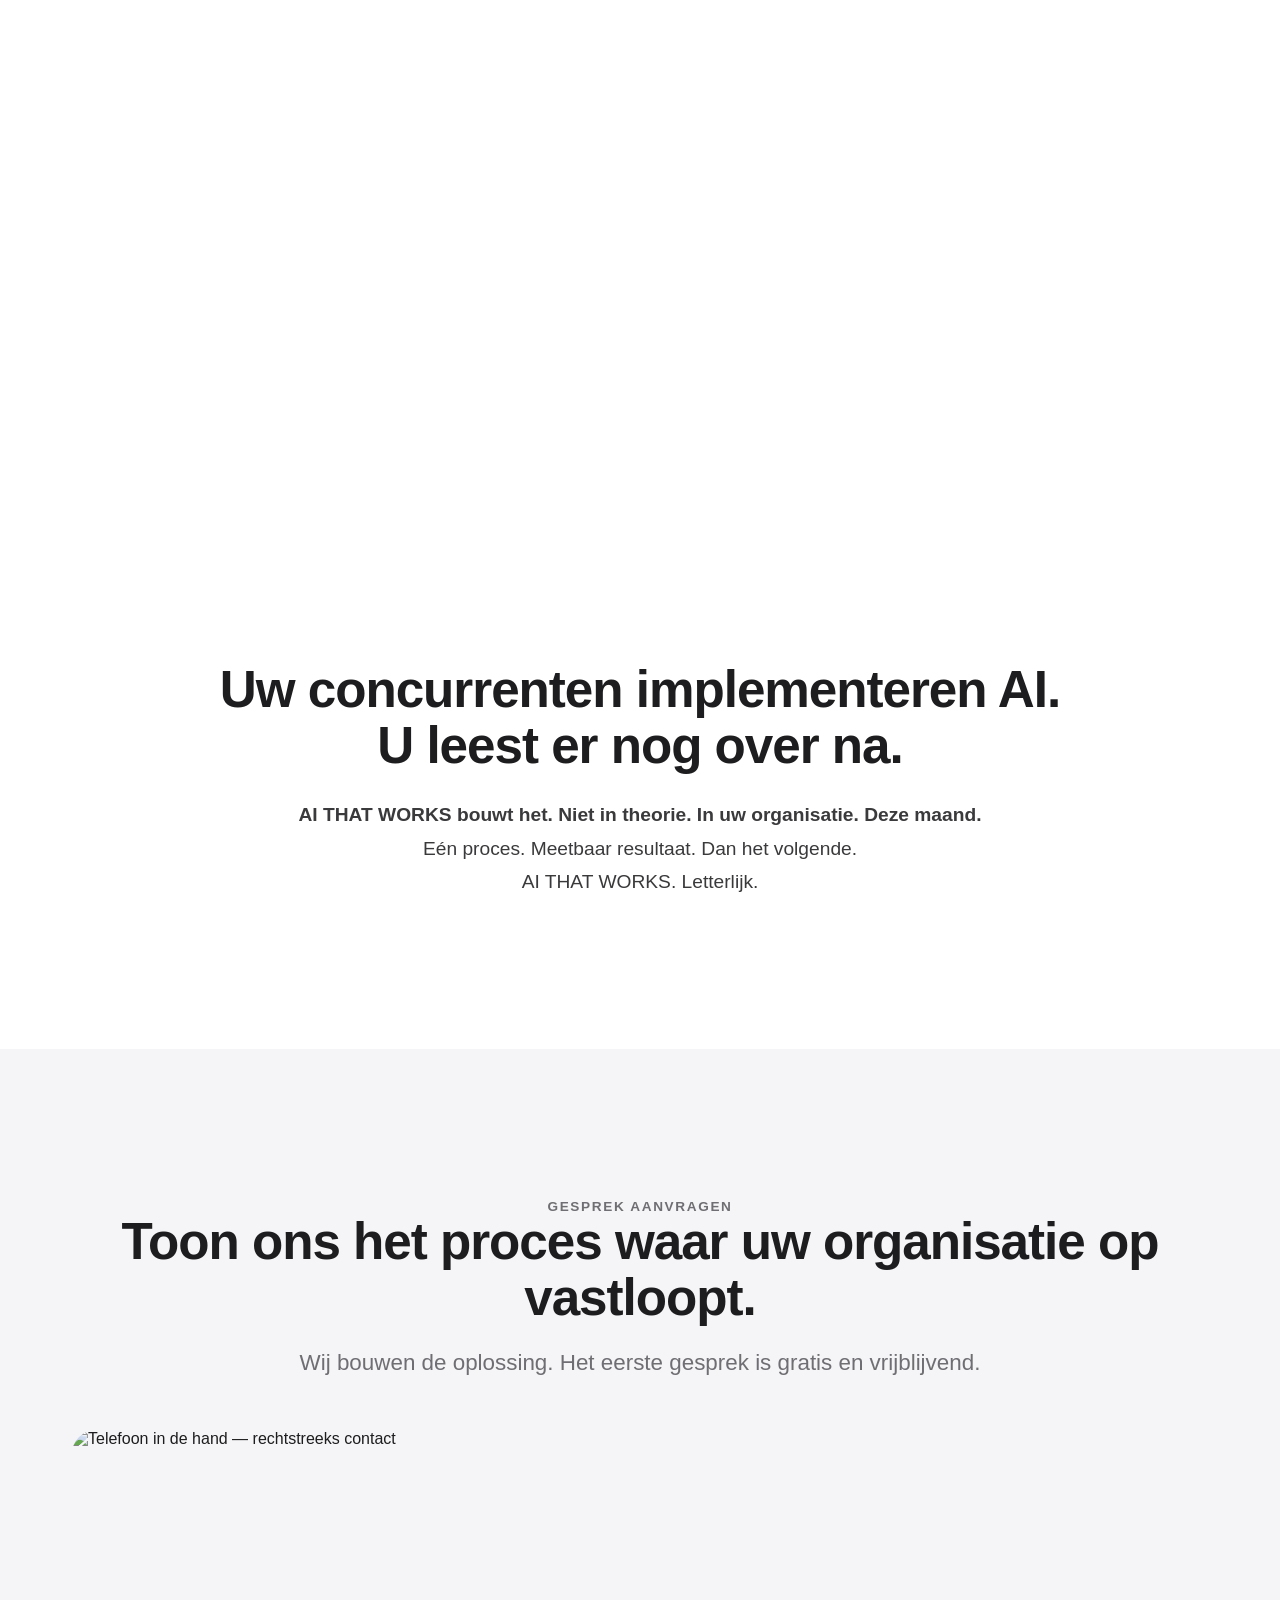
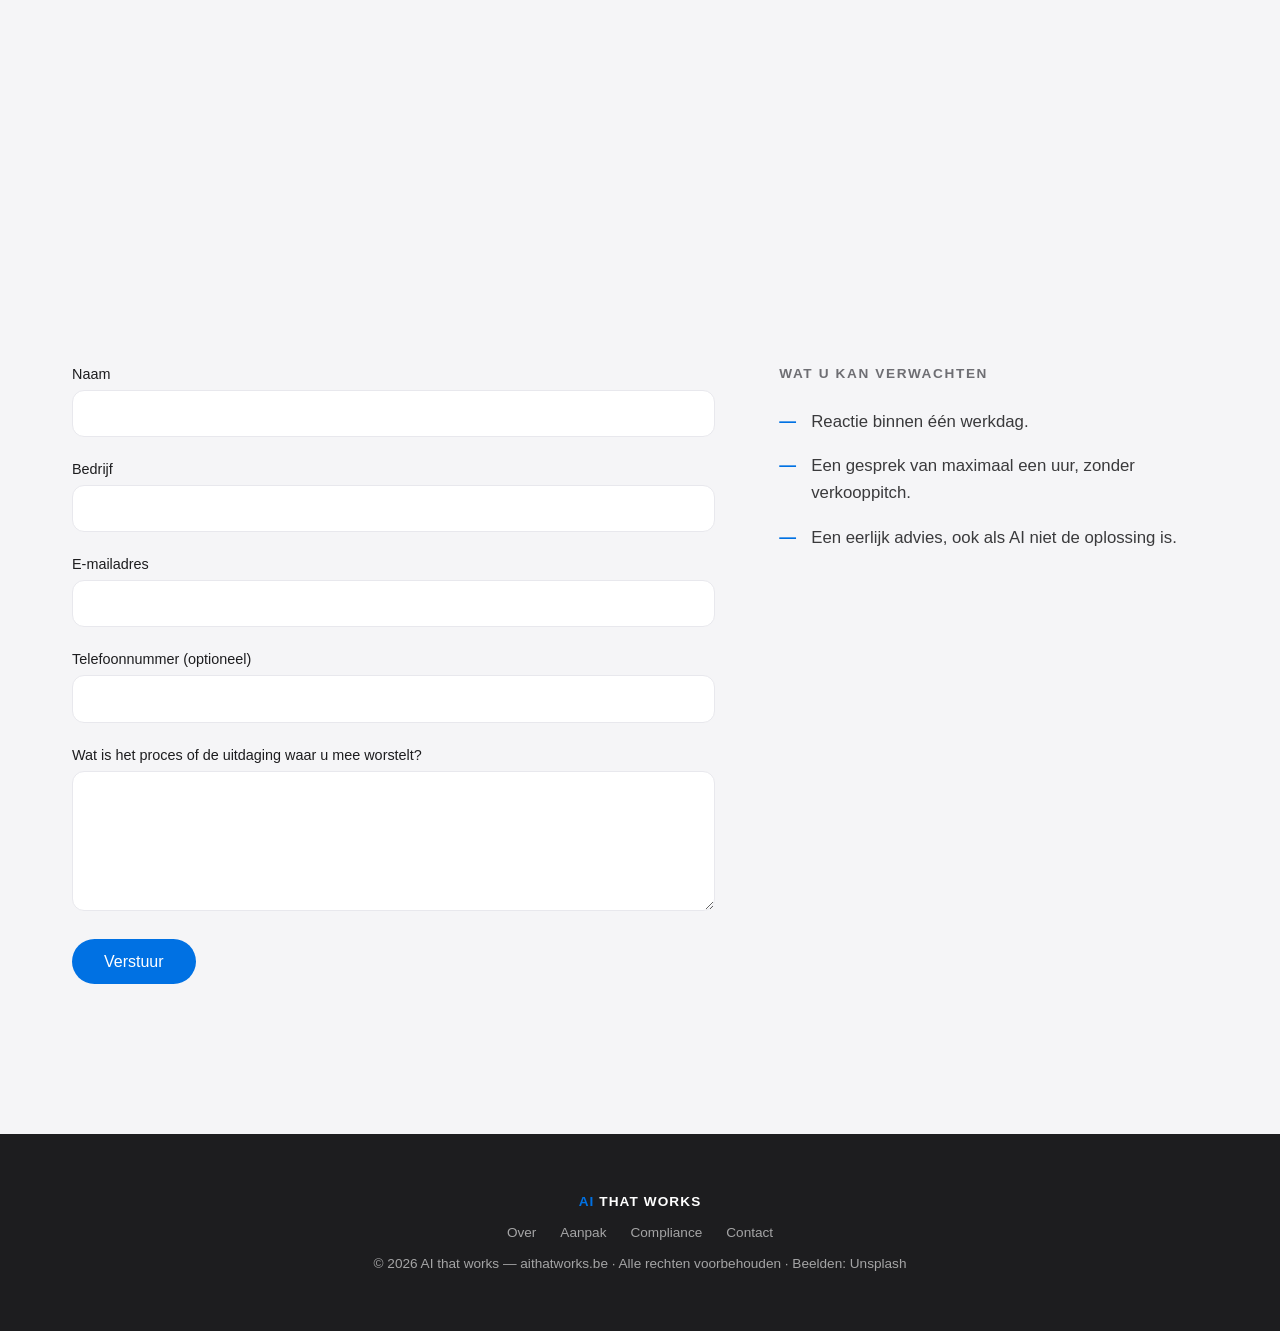
==== commit 4c4f06e3: "Add files via upload contact: Gert voorlopig weg; formulier naar bert.belon@re4m.be" ====
--- a/index.html
+++ b/index.html
@@ -326,12 +326,6 @@
         </ul>
       </div>
     </div>
-    <div class="fade-up" style="margin-top:3.5rem;text-align:center">
-      <div class="eyebrow">Rechtstreeks contact</div>
-      <p style="margin-top:.7rem"><b>Gert Lelie</b></p>
-      <p style="margin-top:.35rem"><a href="tel:+32477753328" style="color:var(--accent);text-decoration:none;white-space:nowrap">+32 477 75 33 28</a></p>
-      <p style="margin-top:.35rem"><a href="mailto:gert@aithatworks.be" style="color:var(--accent);text-decoration:none;white-space:nowrap">gert@aithatworks.be</a></p>
-    </div>
   </div>
 </section>
 
@@ -370,9 +364,9 @@
   e.preventDefault();
   var v=function(id){ return (document.getElementById(id)||{}).value||''; };
   var body='Naam: '+v('f-naam')+'\nBedrijf: '+v('f-bedrijf')+'\nE-mail: '+v('f-email')+'\nTelefoon: '+v('f-tel')+'\n\n'+v('f-msg');
-  location.href='mailto:bert@re4m.be?cc=gert@aithatworks.be&subject='+encodeURIComponent('Gesprek aanvragen — '+(v('f-bedrijf')||v('f-naam')))+'&body='+encodeURIComponent(body);
+  location.href='mailto:bert.belon@re4m.be?subject='+encodeURIComponent('Gesprek aanvragen — '+(v('f-bedrijf')||v('f-naam')))+'&body='+encodeURIComponent(body);
   var n=document.getElementById('cformnote'); if(n) n.style.display='block';
 });
 </script>
 </body>
-</html>+</html>
